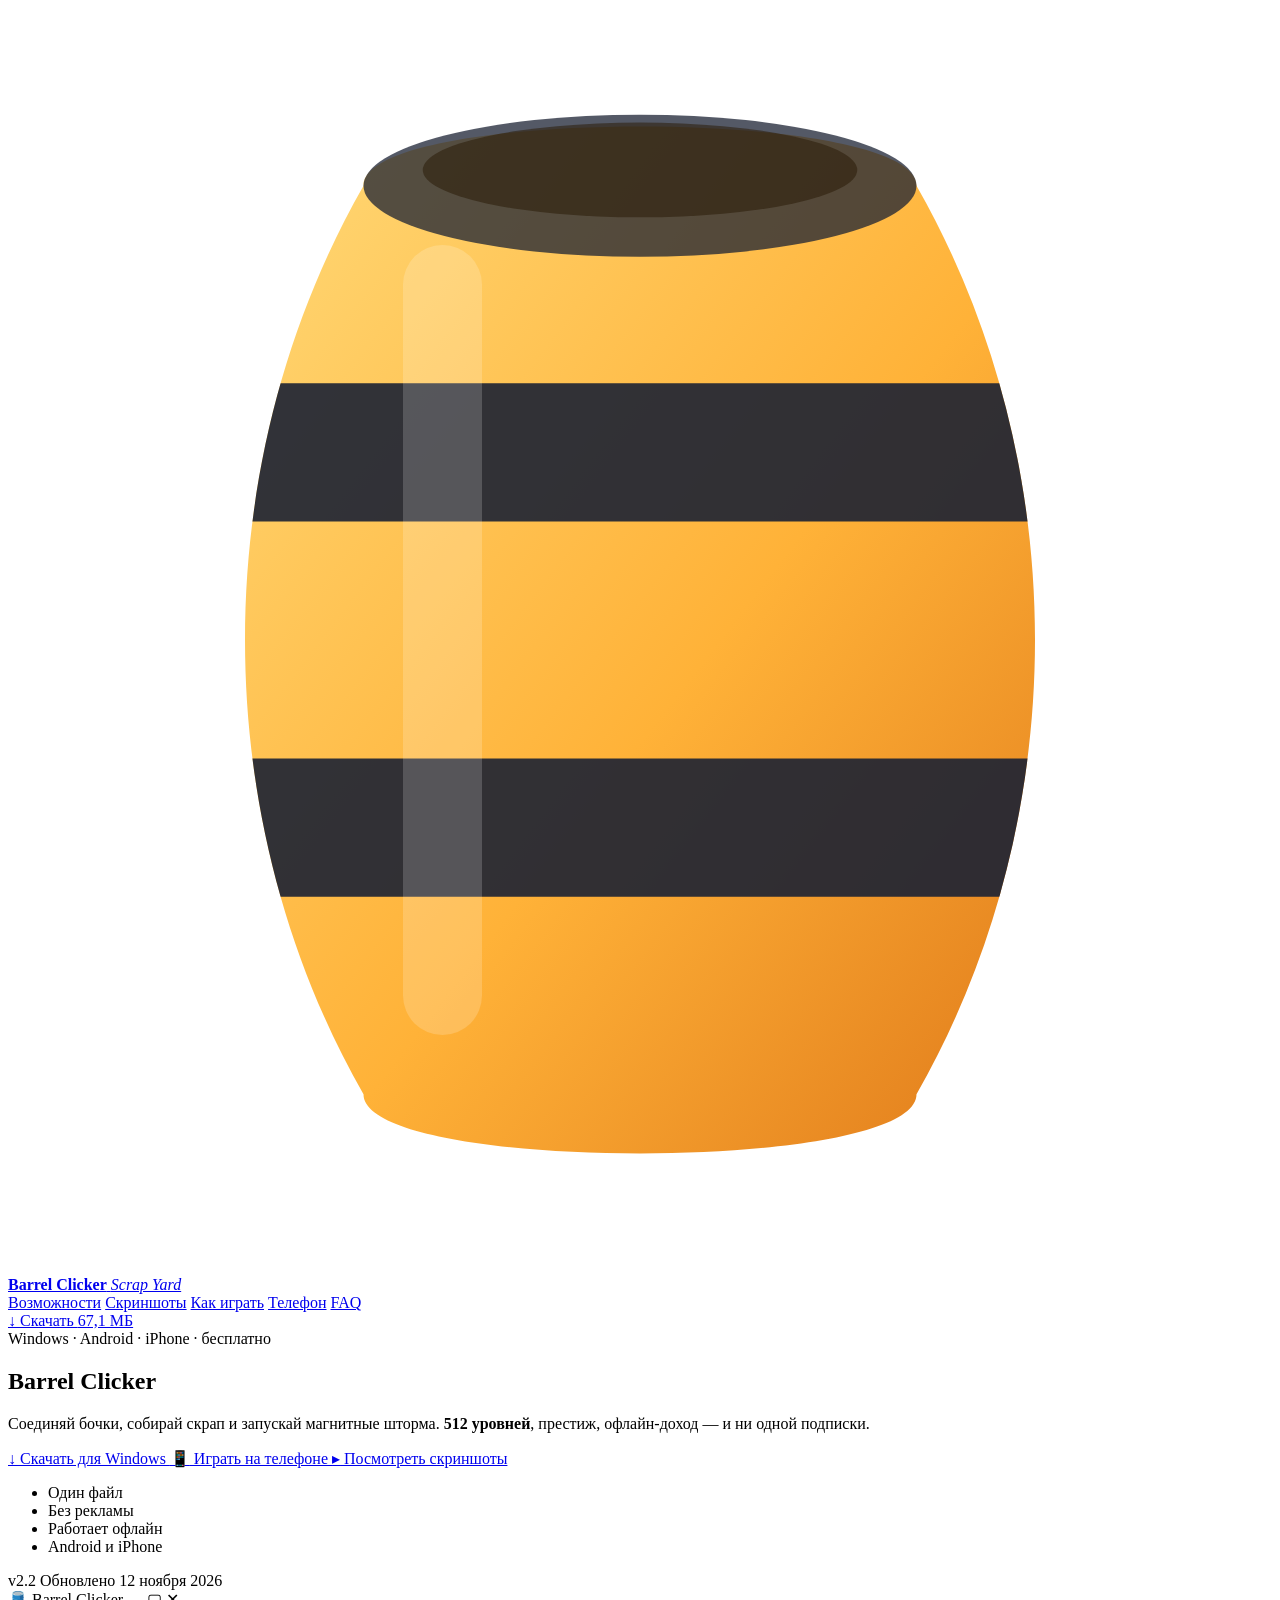
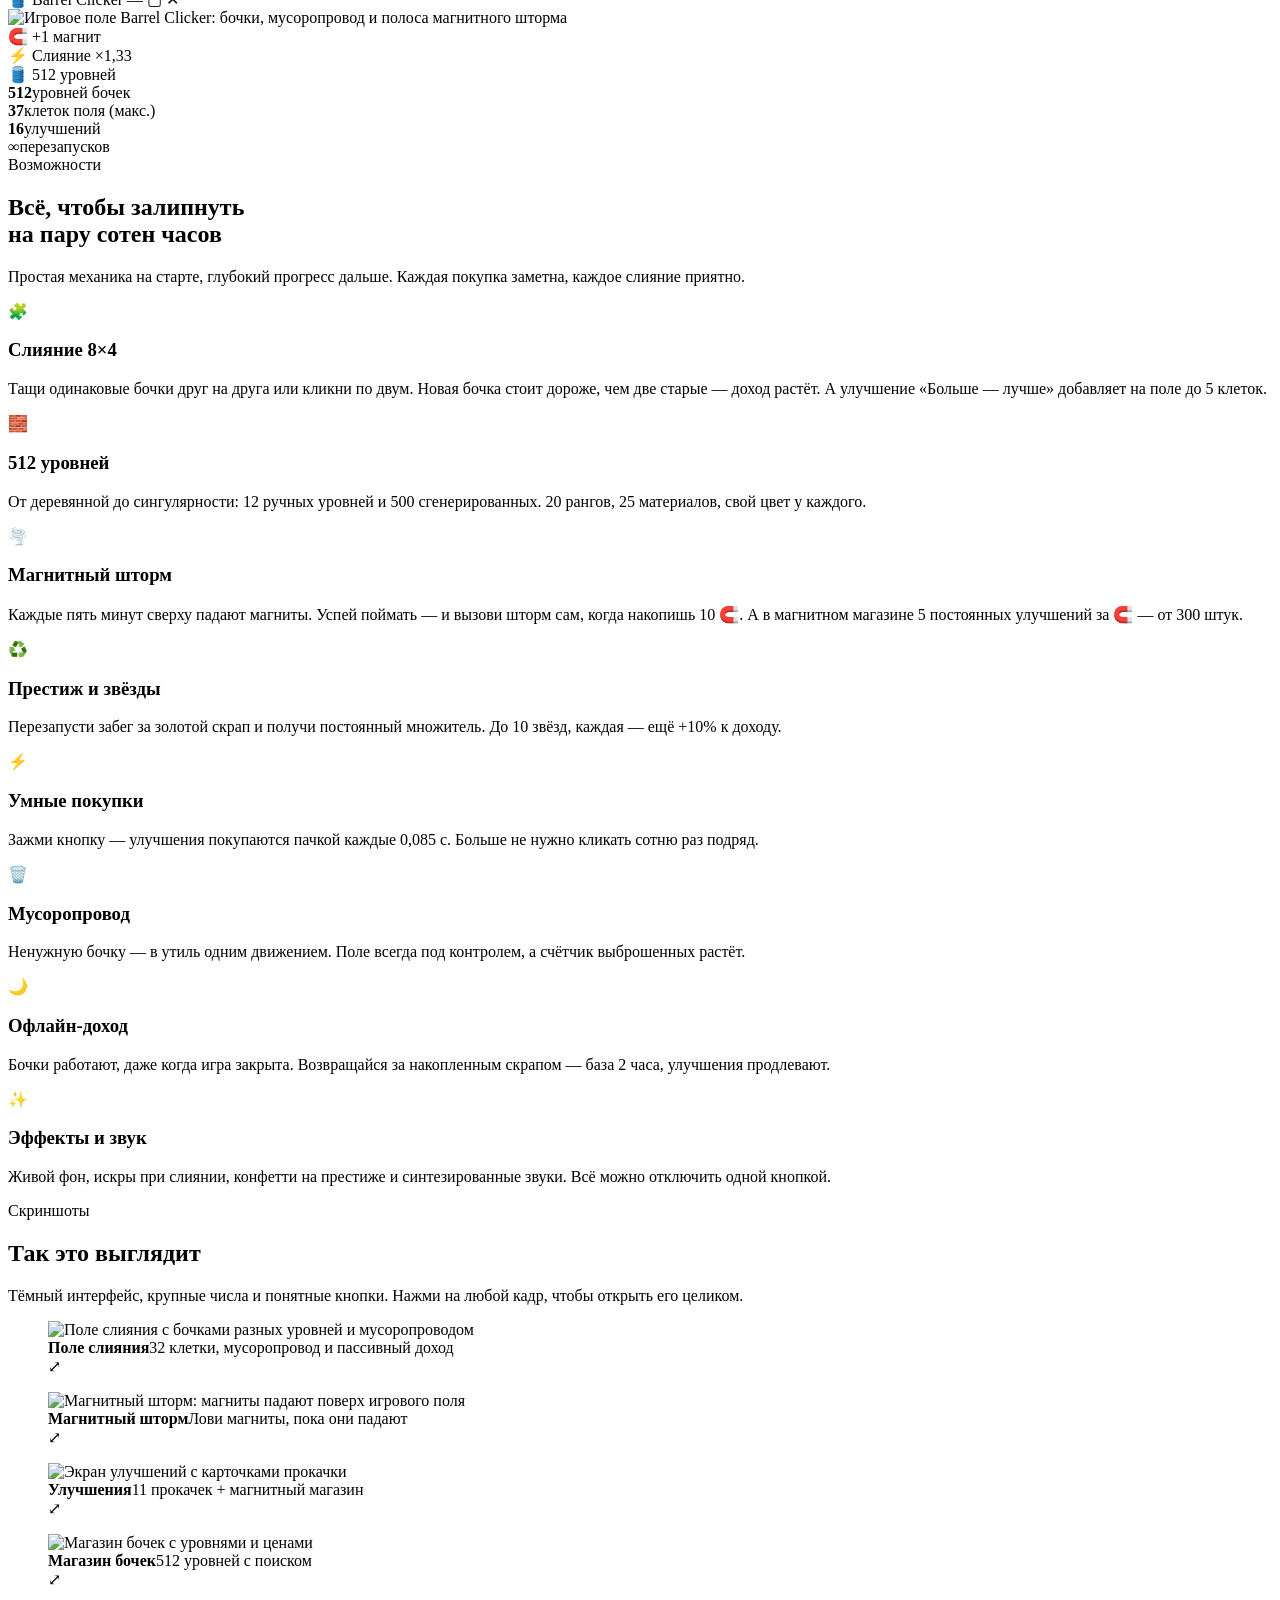
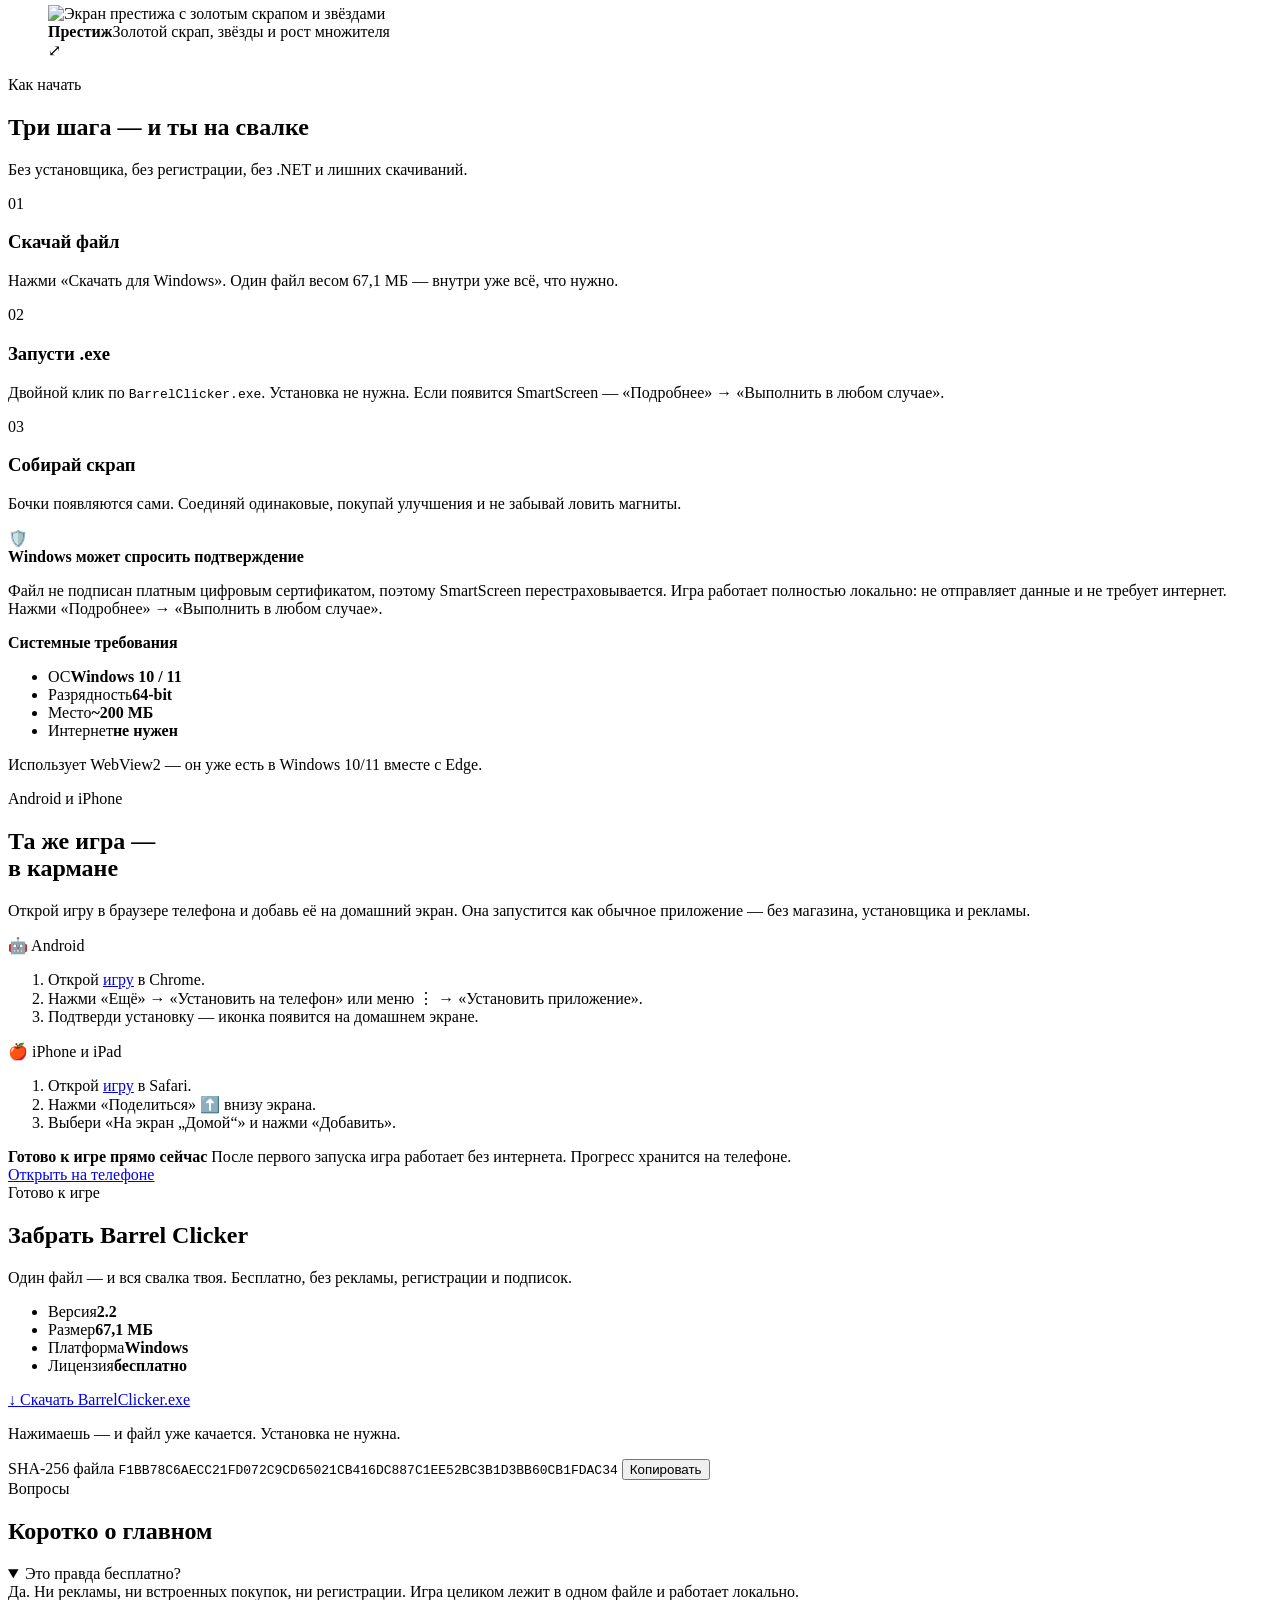
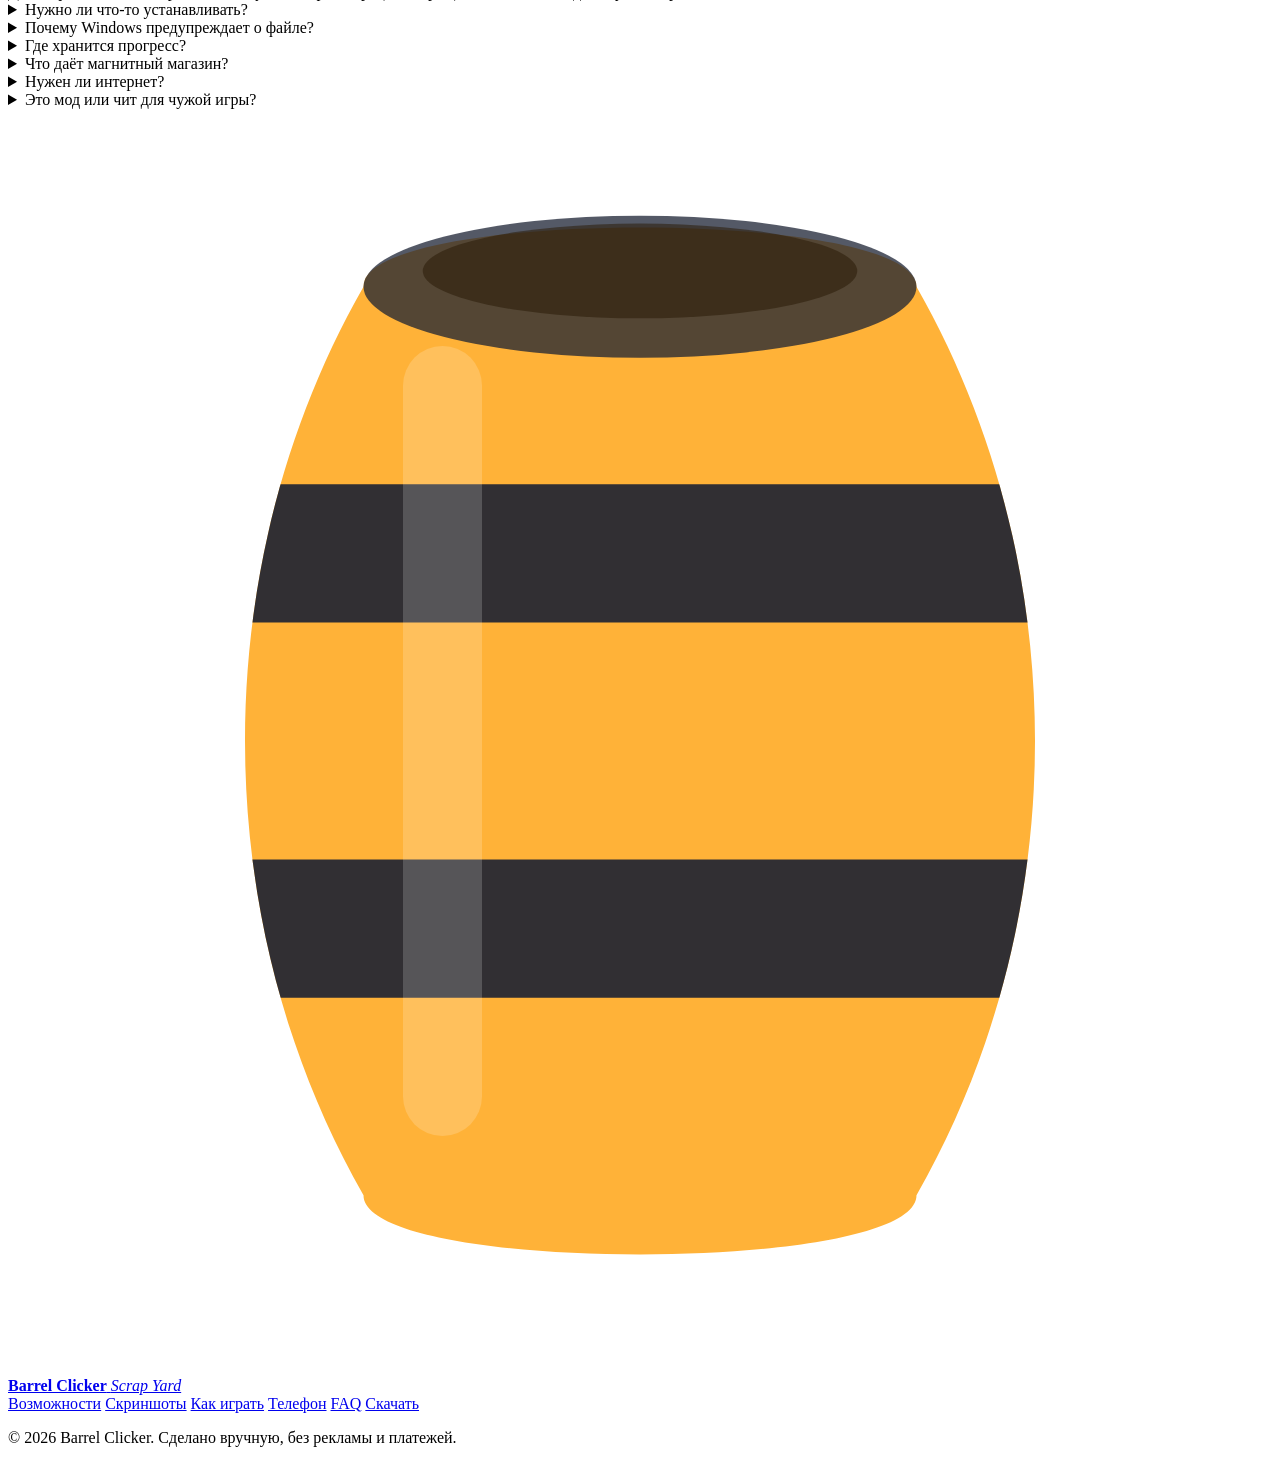
==== index.html @ 12c13f8b "Add index.html" ====
<!doctype html>
<html lang="ru">
<head>
<meta charset="utf-8">
<meta name="viewport" content="width=device-width, initial-scale=1">
<title>Barrel Clicker — кликер про бочки для Windows</title>
<meta name="description" content="Barrel Clicker — бесплатный кликер про бочки: 512 уровней, слияния, магнитный шторм, престиж и офлайн-доход. Скачать для Windows одним файлом.">
<meta name="theme-color" content="#070a13">
<meta property="og:type" content="website">
<meta property="og:title" content="Barrel Clicker — кликер про бочки для Windows">
<meta property="og:description" content="Соединяй бочки, собирай скрап, запускай магнитные шторма. 512 уровней, престиж и офлайн-доход. Бесплатно, одним файлом.">
<meta property="og:image" content="assets/img/shot-field.png">
<meta property="og:image:width" content="980">
<meta property="og:image:height" content="1020">
<meta name="twitter:card" content="summary_large_image">
<meta name="twitter:title" content="Barrel Clicker — кликер про бочки для Windows">
<meta name="twitter:description" content="512 уровней, слияния, магнитный шторм, престиж и офлайн-доход. Бесплатно, одним файлом.">
<meta name="twitter:image" content="assets/img/shot-field.png">
<link rel="icon" href="assets/favicon.ico">
<link rel="stylesheet" href="assets/style.css">
<script>
  document.documentElement.classList.add('js', 'reveal-armed');
  window.setTimeout(function () {
    if (!window.__bcSiteReady) document.documentElement.classList.add('reveal-fallback');
  }, 2400);
</script>
<script>
  /* Если exe лежит не в download/BarrelClicker.exe (например, в GitHub Releases),
     впишите сюда прямую ссылку. Пустая строка = локальный файл. */
  window.BC_DOWNLOAD_URL = "";
</script>
</head>
<body>

<div class="bg" aria-hidden="true">
  <span class="blob blob-1"></span>
  <span class="blob blob-2"></span>
  <span class="blob blob-3"></span>
</div>

<header class="site-header" id="top">
  <div class="wrap header-inner">
    <a class="brand" href="#top" aria-label="Barrel Clicker — на главную">
      <span class="brand-mark" aria-hidden="true">
        <svg viewBox="0 0 64 64" role="img" aria-hidden="true">
          <defs>
            <linearGradient id="brandGrad" x1="0" y1="0" x2="1" y2="1">
              <stop offset="0" stop-color="#ffd977"/>
              <stop offset="0.55" stop-color="#ffb238"/>
              <stop offset="1" stop-color="#e07a1a"/>
            </linearGradient>
            <clipPath id="brandClip">
              <path d="M18 9 C18 5 46 5 46 9 C54 23 54 41 46 55 C46 59 18 59 18 55 C10 41 10 23 18 9 Z"/>
            </clipPath>
          </defs>
          <path d="M18 9 C18 5 46 5 46 9 C54 23 54 41 46 55 C46 59 18 59 18 55 C10 41 10 23 18 9 Z" fill="url(#brandGrad)"/>
          <g clip-path="url(#brandClip)">
            <rect x="8" y="19" width="48" height="7" fill="#1b2233" opacity="0.9"/>
            <rect x="8" y="38" width="48" height="7" fill="#1b2233" opacity="0.9"/>
            <rect x="20" y="12" width="4" height="40" rx="2" fill="#ffffff" opacity="0.18"/>
          </g>
          <ellipse cx="32" cy="9" rx="14" ry="3.6" fill="#1b2233" opacity="0.75"/>
          <ellipse cx="32" cy="8.2" rx="11" ry="2.4" fill="#2a1c08" opacity="0.55"/>
        </svg>
      </span>
      <span class="brand-text">
        <b>Barrel Clicker</b>
        <i>Scrap Yard</i>
      </span>
    </a>

    <nav class="site-nav" aria-label="Основная навигация">
      <a href="#features">Возможности</a>
      <a href="#screens">Скриншоты</a>
      <a href="#start">Как играть</a>
      <a href="#mobile">Телефон</a>
      <a href="#faq">FAQ</a>
    </nav>

    <a class="btn btn-primary btn-header" href="download/BarrelClicker.exe" download>
      <span class="dl-ico" aria-hidden="true">↓</span>
      Скачать
      <span class="btn-meta">67,1 МБ</span>
    </a>
  </div>
</header>

<main>

  <!-- HERO -->
  <section class="hero wrap">
    <div class="hero-copy">
      <span class="eyebrow"><span class="pulse-dot" aria-hidden="true"></span>Windows · Android · iPhone · бесплатно</span>

      <h1>Barrel <span class="grad">Clicker</span></h1>

      <p class="lead">
        Соединяй бочки, собирай скрап и запускай магнитные шторма.
        <b>512 уровней</b>, престиж, офлайн-доход — и ни одной подписки.
      </p>

      <div class="hero-actions">
        <a class="btn btn-primary btn-lg" href="download/BarrelClicker.exe" download>
          <span class="dl-ico" aria-hidden="true">↓</span>
          Скачать для Windows
        </a>
        <a class="btn btn-phone btn-lg" href="play/">
          <span aria-hidden="true">📱</span>
          Играть на телефоне
        </a>
        <a class="btn btn-ghost btn-lg" href="#screens">
          <span aria-hidden="true">▸</span>
          Посмотреть скриншоты
        </a>
      </div>

      <ul class="hero-facts">
        <li>Один файл</li>
        <li>Без рекламы</li>
        <li>Работает офлайн</li>
        <li>Android и iPhone</li>
      </ul>

      <div class="hero-meta">
        <span class="meta-pill">v2.2</span>
        <span>Обновлено 12 ноября 2026</span>
      </div>
    </div>

    <div class="hero-visual">
      <span class="halo" aria-hidden="true"></span>

      <div class="app-window" id="heroWindow">
        <div class="app-titlebar" aria-hidden="true">
          <span class="win-dots"><i></i><i></i><i></i></span>
          <span class="win-title">
            <span class="win-ico">🛢️</span>
            Barrel Clicker
          </span>
          <span class="win-controls">— ▢ ✕</span>
        </div>
        <div class="app-screen">
          <img src="assets/img/shot-field.png" width="980" height="1020" alt="Игровое поле Barrel Clicker: бочки, мусоропровод и полоса магнитного шторма" fetchpriority="high">
        </div>
      </div>

      <div class="float-chip chip-1" aria-hidden="true"><span>🧲</span> +1 магнит</div>
      <div class="float-chip chip-2" aria-hidden="true"><span>⚡</span> Слияние ×1,33</div>
      <div class="float-chip chip-3" aria-hidden="true"><span>🛢️</span> 512 уровней</div>
    </div>
  </section>

  <!-- STATS -->
  <section class="wrap stats-wrap reveal">
    <div class="stats">
      <div class="stat"><b>512</b><span>уровней бочек</span></div>
      <div class="stat"><b>37</b><span>клеток поля (макс.)</span></div>
      <div class="stat"><b>16</b><span>улучшений</span></div>
      <div class="stat"><b>∞</b><span>перезапусков</span></div>
    </div>
  </section>

  <!-- FEATURES -->
  <section class="section wrap" id="features">
    <div class="sec-head reveal">
      <span class="kicker">Возможности</span>
      <h2>Всё, чтобы залипнуть<br><span class="dim">на пару сотен часов</span></h2>
      <p>Простая механика на старте, глубокий прогресс дальше. Каждая покупка заметна, каждое слияние приятно.</p>
    </div>

    <div class="feature-grid">
      <article class="feature reveal" data-c="amber">
        <span class="feature-ico">🧩</span>
        <h3>Слияние 8×4</h3>
        <p>Тащи одинаковые бочки друг на друга или кликни по двум. Новая бочка стоит дороже, чем две старые — доход растёт. А улучшение «Больше — лучше» добавляет на поле до 5 клеток.</p>
      </article>

      <article class="feature reveal" data-c="purple">
        <span class="feature-ico">🧱</span>
        <h3>512 уровней</h3>
        <p>От деревянной до сингулярности: 12 ручных уровней и 500 сгенерированных. 20 рангов, 25 материалов, свой цвет у каждого.</p>
      </article>

      <article class="feature reveal" data-c="blue">
        <span class="feature-ico">🌪️</span>
        <h3>Магнитный шторм</h3>
        <p>Каждые пять минут сверху падают магниты. Успей поймать — и вызови шторм сам, когда накопишь 10 🧲. А в магнитном магазине 5 постоянных улучшений за 🧲 — от 300 штук.</p>
      </article>

      <article class="feature reveal" data-c="green">
        <span class="feature-ico">♻️</span>
        <h3>Престиж и звёзды</h3>
        <p>Перезапусти забег за золотой скрап и получи постоянный множитель. До 10 звёзд, каждая — ещё +10% к доходу.</p>
      </article>

      <article class="feature reveal" data-c="gold">
        <span class="feature-ico">⚡</span>
        <h3>Умные покупки</h3>
        <p>Зажми кнопку — улучшения покупаются пачкой каждые 0,085 с. Больше не нужно кликать сотню раз подряд.</p>
      </article>

      <article class="feature reveal" data-c="red">
        <span class="feature-ico">🗑️</span>
        <h3>Мусоропровод</h3>
        <p>Ненужную бочку — в утиль одним движением. Поле всегда под контролем, а счётчик выброшенных растёт.</p>
      </article>

      <article class="feature reveal" data-c="indigo">
        <span class="feature-ico">🌙</span>
        <h3>Офлайн-доход</h3>
        <p>Бочки работают, даже когда игра закрыта. Возвращайся за накопленным скрапом — база 2 часа, улучшения продлевают.</p>
      </article>

      <article class="feature reveal" data-c="pink">
        <span class="feature-ico">✨</span>
        <h3>Эффекты и звук</h3>
        <p>Живой фон, искры при слиянии, конфетти на престиже и синтезированные звуки. Всё можно отключить одной кнопкой.</p>
      </article>
    </div>
  </section>

  <!-- SCREENS -->
  <section class="section wrap" id="screens">
    <div class="sec-head reveal">
      <span class="kicker">Скриншоты</span>
      <h2>Так это выглядит</h2>
      <p>Тёмный интерфейс, крупные числа и понятные кнопки. Нажми на любой кадр, чтобы открыть его целиком.</p>
    </div>

    <div class="gallery">
      <figure class="shot shot-big reveal" data-shot="assets/img/shot-field.png" data-caption="Поле слияния" tabindex="0" role="button" aria-label="Открыть скриншот: Поле слияния">
        <img src="assets/img/shot-field.png" width="980" height="1020" alt="Поле слияния с бочками разных уровней и мусоропроводом" loading="lazy" decoding="async">
        <figcaption><b>Поле слияния</b><span>32 клетки, мусоропровод и пассивный доход</span></figcaption>
        <span class="shot-zoom" aria-hidden="true">⤢</span>
      </figure>

      <figure class="shot shot-storm reveal" data-shot="assets/img/shot-storm.png" data-caption="Магнитный шторм" tabindex="0" role="button" aria-label="Открыть скриншот: Магнитный шторм">
        <img src="assets/img/shot-storm.png" width="980" height="1020" alt="Магнитный шторм: магниты падают поверх игрового поля" loading="lazy" decoding="async">
        <figcaption><b>Магнитный шторм</b><span>Лови магниты, пока они падают</span></figcaption>
        <span class="shot-zoom" aria-hidden="true">⤢</span>
      </figure>

      <figure class="shot reveal" data-shot="assets/img/shot-upgrades.png" data-caption="Улучшения" tabindex="0" role="button" aria-label="Открыть скриншот: Улучшения">
        <img src="assets/img/shot-upgrades.png" width="980" height="1020" alt="Экран улучшений с карточками прокачки" loading="lazy" decoding="async">
        <figcaption><b>Улучшения</b><span>11 прокачек + магнитный магазин</span></figcaption>
        <span class="shot-zoom" aria-hidden="true">⤢</span>
      </figure>

      <figure class="shot reveal" data-shot="assets/img/shot-barrels.png" data-caption="Магазин бочек" tabindex="0" role="button" aria-label="Открыть скриншот: Магазин бочек">
        <img src="assets/img/shot-barrels.png" width="980" height="1020" alt="Магазин бочек с уровнями и ценами" loading="lazy" decoding="async">
        <figcaption><b>Магазин бочек</b><span>512 уровней с поиском</span></figcaption>
        <span class="shot-zoom" aria-hidden="true">⤢</span>
      </figure>

      <figure class="shot reveal" data-shot="assets/img/shot-prestige.png" data-caption="Престиж" tabindex="0" role="button" aria-label="Открыть скриншот: Престиж">
        <img src="assets/img/shot-prestige.png" width="980" height="1020" alt="Экран престижа с золотым скрапом и звёздами" loading="lazy" decoding="async">
        <figcaption><b>Престиж</b><span>Золотой скрап, звёзды и рост множителя</span></figcaption>
        <span class="shot-zoom" aria-hidden="true">⤢</span>
      </figure>
    </div>
  </section>

  <!-- HOW TO START -->
  <section class="section wrap" id="start">
    <div class="sec-head reveal">
      <span class="kicker">Как начать</span>
      <h2>Три шага — и ты на свалке</h2>
      <p>Без установщика, без регистрации, без .NET и лишних скачиваний.</p>
    </div>

    <div class="steps">
      <article class="step reveal">
        <span class="step-num">01</span>
        <h3>Скачай файл</h3>
        <p>Нажми «Скачать для Windows». Один файл весом 67,1 МБ — внутри уже всё, что нужно.</p>
      </article>
      <article class="step reveal">
        <span class="step-num">02</span>
        <h3>Запусти .exe</h3>
        <p>Двойной клик по <code>BarrelClicker.exe</code>. Установка не нужна. Если появится SmartScreen — «Подробнее» → «Выполнить в любом случае».</p>
      </article>
      <article class="step reveal">
        <span class="step-num">03</span>
        <h3>Собирай скрап</h3>
        <p>Бочки появляются сами. Соединяй одинаковые, покупай улучшения и не забывай ловить магниты.</p>
      </article>
    </div>

    <div class="start-extras">
      <div class="note reveal">
        <span class="note-ico" aria-hidden="true">🛡️</span>
        <div>
          <b>Windows может спросить подтверждение</b>
          <p>Файл не подписан платным цифровым сертификатом, поэтому SmartScreen перестраховывается. Игра работает полностью локально: не отправляет данные и не требует интернет. Нажми «Подробнее» → «Выполнить в любом случае».</p>
        </div>
      </div>

      <div class="specs-card reveal">
        <b class="specs-title">Системные требования</b>
        <ul class="specs">
          <li><span>ОС</span><b>Windows 10 / 11</b></li>
          <li><span>Разрядность</span><b>64-bit</b></li>
          <li><span>Место</span><b>~200 МБ</b></li>
          <li><span>Интернет</span><b>не нужен</b></li>
        </ul>
        <p class="specs-foot">Использует WebView2 — он уже есть в Windows 10/11 вместе с Edge.</p>
      </div>
    </div>
  </section>

  <!-- MOBILE / PWA -->
  <section class="section wrap" id="mobile">
    <div class="sec-head reveal">
      <span class="kicker">Android и iPhone</span>
      <h2>Та же игра —<br><span class="dim">в кармане</span></h2>
      <p>Открой игру в браузере телефона и добавь её на домашний экран. Она запустится как обычное приложение — без магазина, установщика и рекламы.</p>
    </div>

    <div class="mobile-grid">
      <article class="mobile-card reveal">
        <span class="mobile-os"><span aria-hidden="true">🤖</span> Android</span>
        <ol class="mobile-steps">
          <li>Открой <a href="play/">игру</a> в Chrome.</li>
          <li>Нажми «Ещё» → «Установить на телефон» или меню ⋮ → «Установить приложение».</li>
          <li>Подтверди установку — иконка появится на домашнем экране.</li>
        </ol>
      </article>

      <article class="mobile-card reveal">
        <span class="mobile-os"><span aria-hidden="true">🍎</span> iPhone и iPad</span>
        <ol class="mobile-steps">
          <li>Открой <a href="play/">игру</a> в Safari.</li>
          <li>Нажми «Поделиться» <span class="mobile-key" aria-hidden="true">⬆️</span> внизу экрана.</li>
          <li>Выбери «На экран „Домой“» и нажми «Добавить».</li>
        </ol>
      </article>
    </div>

    <div class="mobile-cta reveal">
      <div>
        <b>Готово к игре прямо сейчас</b>
        <span>После первого запуска игра работает без интернета. Прогресс хранится на телефоне.</span>
      </div>
      <a class="btn btn-primary btn-lg" href="play/">Открыть на телефоне</a>
    </div>
  </section>

  <!-- DOWNLOAD -->
  <section class="wrap download-section" id="download">
    <div class="download-card reveal">
      <div class="download-inner">
        <div class="dl-copy">
          <span class="kicker">Готово к игре</span>
          <h2>Забрать Barrel Clicker</h2>
          <p class="dl-lead">Один файл — и вся свалка твоя. Бесплатно, без рекламы, регистрации и подписок.</p>

          <ul class="dl-facts">
            <li><span>Версия</span><b>2.2</b></li>
            <li><span>Размер</span><b>67,1 МБ</b></li>
            <li><span>Платформа</span><b>Windows</b></li>
            <li><span>Лицензия</span><b>бесплатно</b></li>
          </ul>
        </div>

        <div class="dl-action">
          <a class="btn btn-primary btn-xl" href="download/BarrelClicker.exe" download>
            <span class="dl-ico" aria-hidden="true">↓</span>
            Скачать BarrelClicker.exe
          </a>
          <p class="dl-sub">Нажимаешь — и файл уже качается. Установка не нужна.</p>

          <div class="hash">
            <span class="hash-label">SHA-256 файла</span>
            <code id="shaValue">F1BB78C6AECC21FD072C9CD65021CB416DC887C1EE52BC3B1D3BB60CB1FDAC34</code>
            <button class="copy-btn" id="copySha" type="button">Копировать</button>
          </div>
        </div>
      </div>
    </div>
  </section>

  <!-- FAQ -->
  <section class="section wrap faq" id="faq">
    <div class="sec-head reveal">
      <span class="kicker">Вопросы</span>
      <h2>Коротко о главном</h2>
    </div>

    <div class="faq-list reveal">
      <details class="faq-item" open>
        <summary>Это правда бесплатно?</summary>
        <div class="faq-body">Да. Ни рекламы, ни встроенных покупок, ни регистрации. Игра целиком лежит в одном файле и работает локально.</div>
      </details>

      <details class="faq-item">
        <summary>Нужно ли что-то устанавливать?</summary>
        <div class="faq-body">Нет. <code>BarrelClicker.exe</code> — самодостаточный файл: внутри уже есть .NET-рантайм и сама игра. Просто запусти его.</div>
      </details>

      <details class="faq-item">
        <summary>Почему Windows предупреждает о файле?</summary>
        <div class="faq-body">Приложение не подписано цифровым сертификатом — он стоит денег и для маленького проекта не обязателен. SmartScreen показывает предупреждение для любых неподписанных .exe. Нажми «Подробнее» → «Выполнить в любом случае».</div>
      </details>

      <details class="faq-item">
        <summary>Где хранится прогресс?</summary>
        <div class="faq-body">В папке <code>%LOCALAPPDATA%\BarrelClicker\profile\</code>. Сохранение происходит автоматически. Если удалить эту папку, игра начнётся заново.</div>
      </details>

      <details class="faq-item">
        <summary>Что даёт магнитный магазин?</summary>
        <div class="faq-body">Это 5 постоянных улучшений за 🧲: чуть выше шанс магнита, дешевле вызов шторма, дольше шторм, шанс поймать +2 магнита и больше офлайн-дохода. Цены — от 300 магнитов, улучшения не сбрасываются при престиже.</div>
      </details>

      <details class="faq-item">
        <summary>Нужен ли интернет?</summary>
        <div class="faq-body">Нет. Игра полностью офлайн: считает доход, сохраняет прогресс и не отправляет никакие данные.</div>
      </details>

      <details class="faq-item">
        <summary>Это мод или чит для чужой игры?</summary>
        <div class="faq-body">Нет. Barrel Clicker — полностью собственная игра, написанная с нуля: HTML/CSS/JS внутри окна Windows. Никаких чужих ассетов и серверов.</div>
      </details>
    </div>
  </section>

</main>

<footer class="site-footer">
  <div class="wrap footer-inner">
    <a class="brand brand-foot" href="#top" aria-label="Barrel Clicker">
      <span class="brand-mark" aria-hidden="true">
        <svg viewBox="0 0 64 64" aria-hidden="true">
          <defs>
            <clipPath id="brandClip2">
              <path d="M18 9 C18 5 46 5 46 9 C54 23 54 41 46 55 C46 59 18 59 18 55 C10 41 10 23 18 9 Z"/>
            </clipPath>
          </defs>
          <path d="M18 9 C18 5 46 5 46 9 C54 23 54 41 46 55 C46 59 18 59 18 55 C10 41 10 23 18 9 Z" fill="#ffb238"/>
          <g clip-path="url(#brandClip2)">
            <rect x="8" y="19" width="48" height="7" fill="#1b2233" opacity="0.9"/>
            <rect x="8" y="38" width="48" height="7" fill="#1b2233" opacity="0.9"/>
            <rect x="20" y="12" width="4" height="40" rx="2" fill="#ffffff" opacity="0.18"/>
          </g>
          <ellipse cx="32" cy="9" rx="14" ry="3.6" fill="#1b2233" opacity="0.75"/>
          <ellipse cx="32" cy="8.2" rx="11" ry="2.4" fill="#2a1c08" opacity="0.55"/>
        </svg>
      </span>
      <span class="brand-text">
        <b>Barrel Clicker</b>
        <i>Scrap Yard</i>
      </span>
    </a>

    <nav class="footer-nav" aria-label="Навигация в подвале">
      <a href="#features">Возможности</a>
      <a href="#screens">Скриншоты</a>
      <a href="#start">Как играть</a>
      <a href="#mobile">Телефон</a>
      <a href="#faq">FAQ</a>
      <a href="#download">Скачать</a>
    </nav>

    <p class="copyright">© 2026 Barrel Clicker. Сделано вручную, без рекламы и платежей.</p>
  </div>
</footer>

<!-- LIGHTBOX -->
<div class="lightbox" id="lightbox" role="dialog" aria-modal="true" aria-label="Просмотр скриншота" hidden>
  <button class="lb-close" id="lbClose" type="button" aria-label="Закрыть">✕</button>
  <button class="lb-nav lb-prev" id="lbPrev" type="button" aria-label="Предыдущий скриншот">‹</button>
  <button class="lb-nav lb-next" id="lbNext" type="button" aria-label="Следующий скриншот">›</button>

  <div class="lb-inner">
    <img class="lb-img" id="lbImg" src="" alt="">
    <p class="lb-cap" id="lbCap"></p>
    <p class="lb-hint">Esc — закрыть · ← → — листать</p>
  </div>
</div>

<script src="assets/site.js"></script>
</body>
</html>
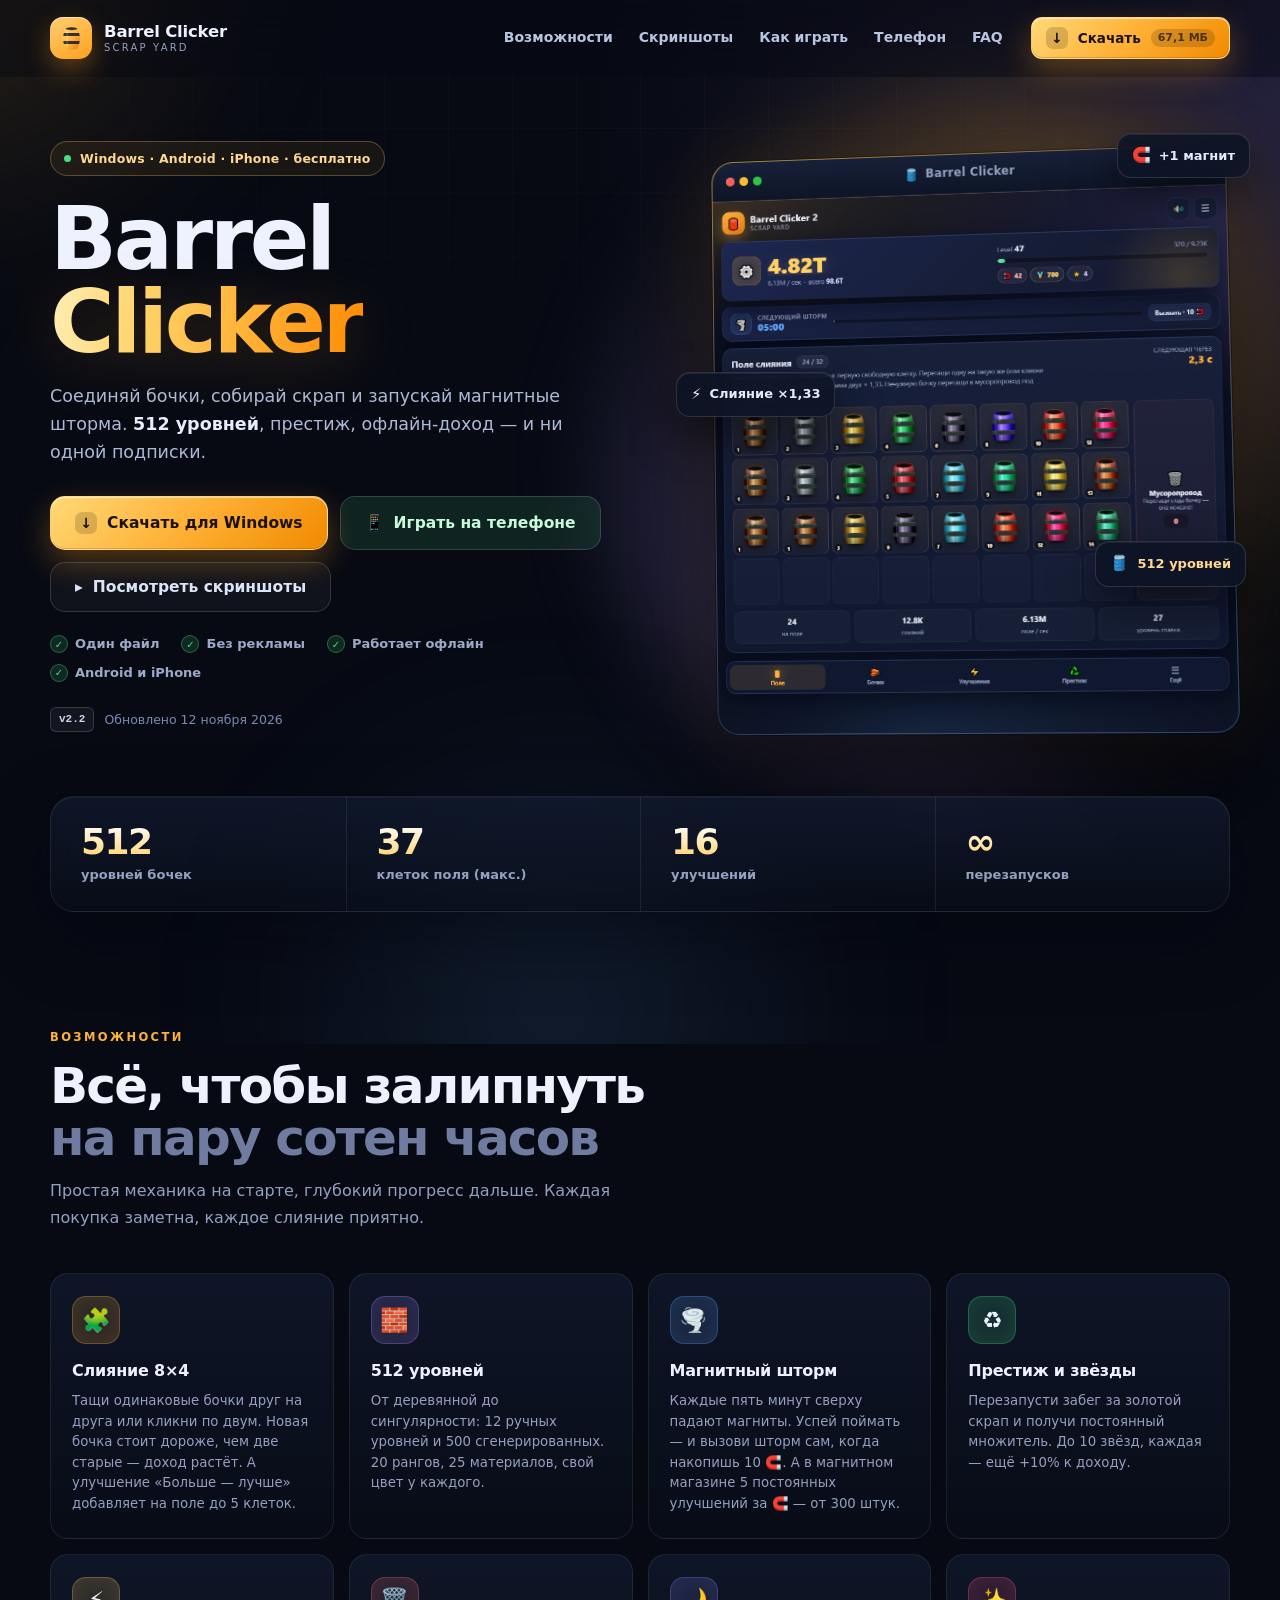
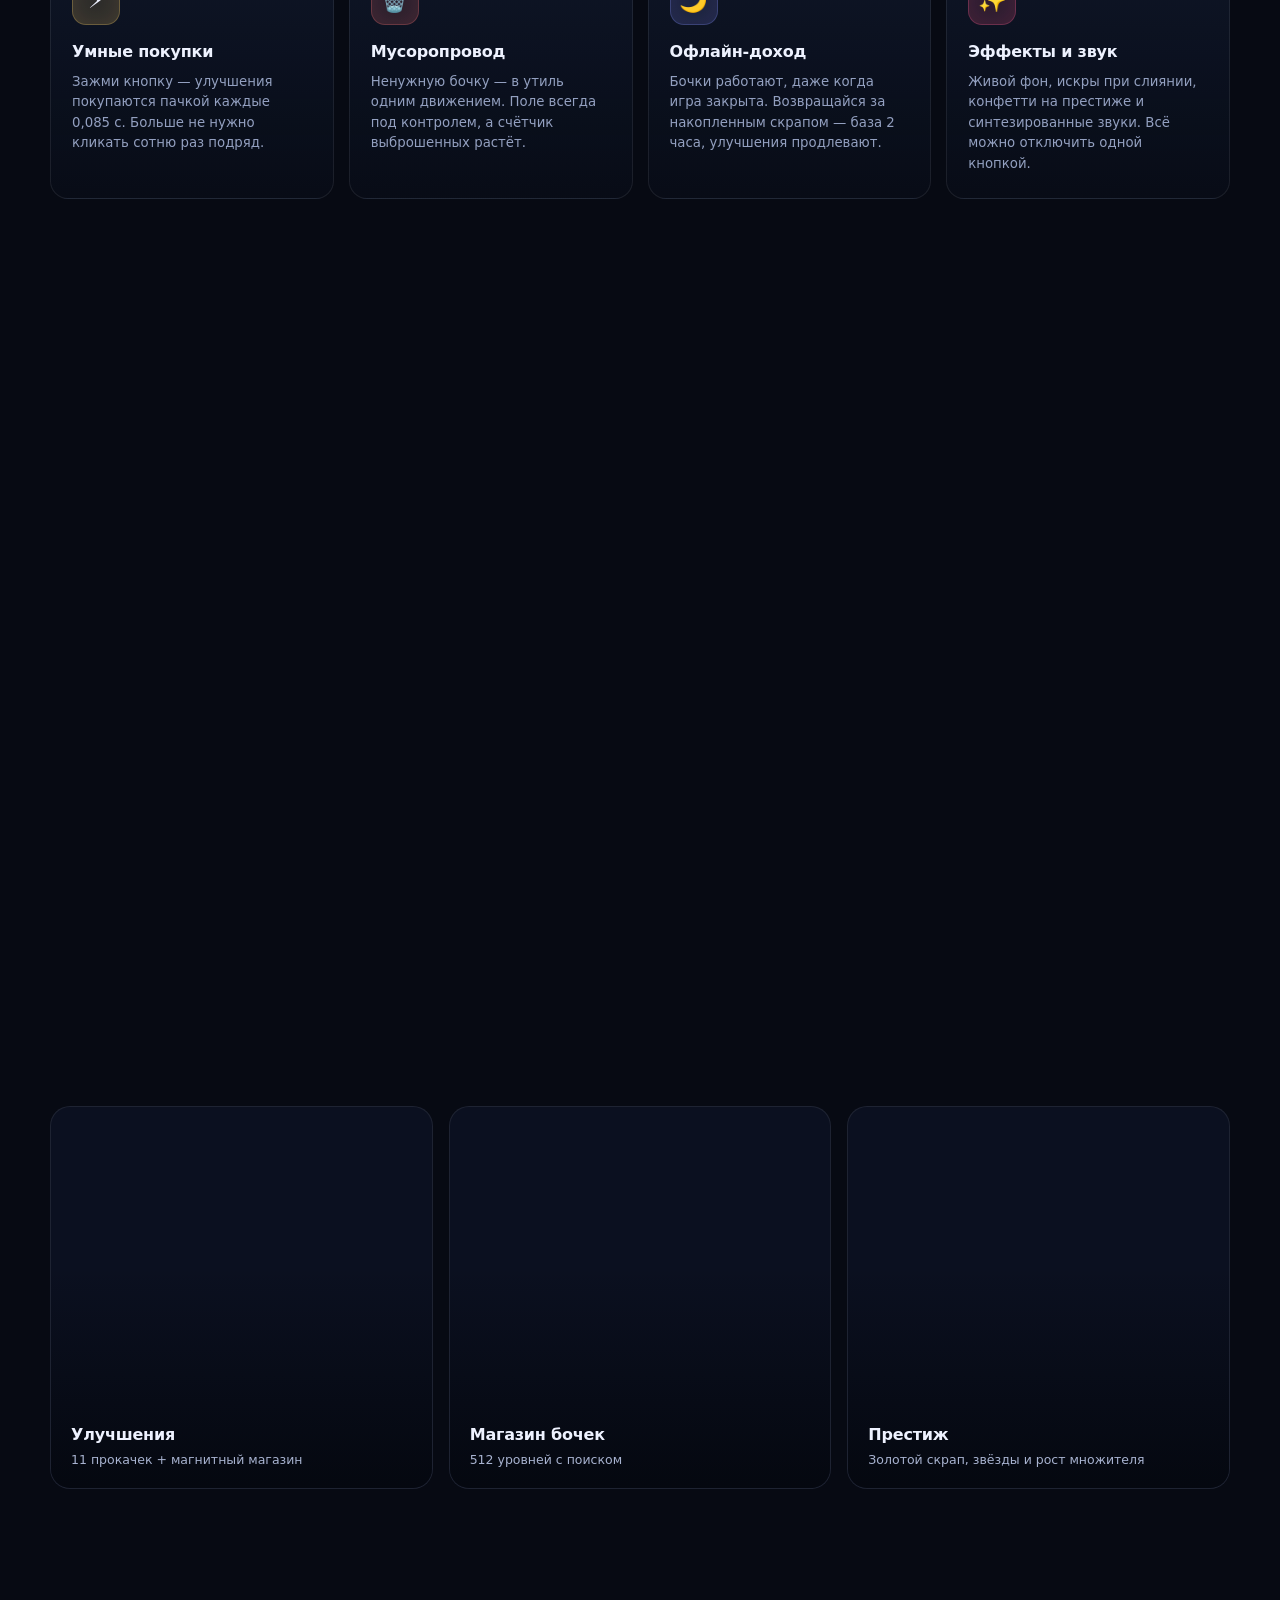
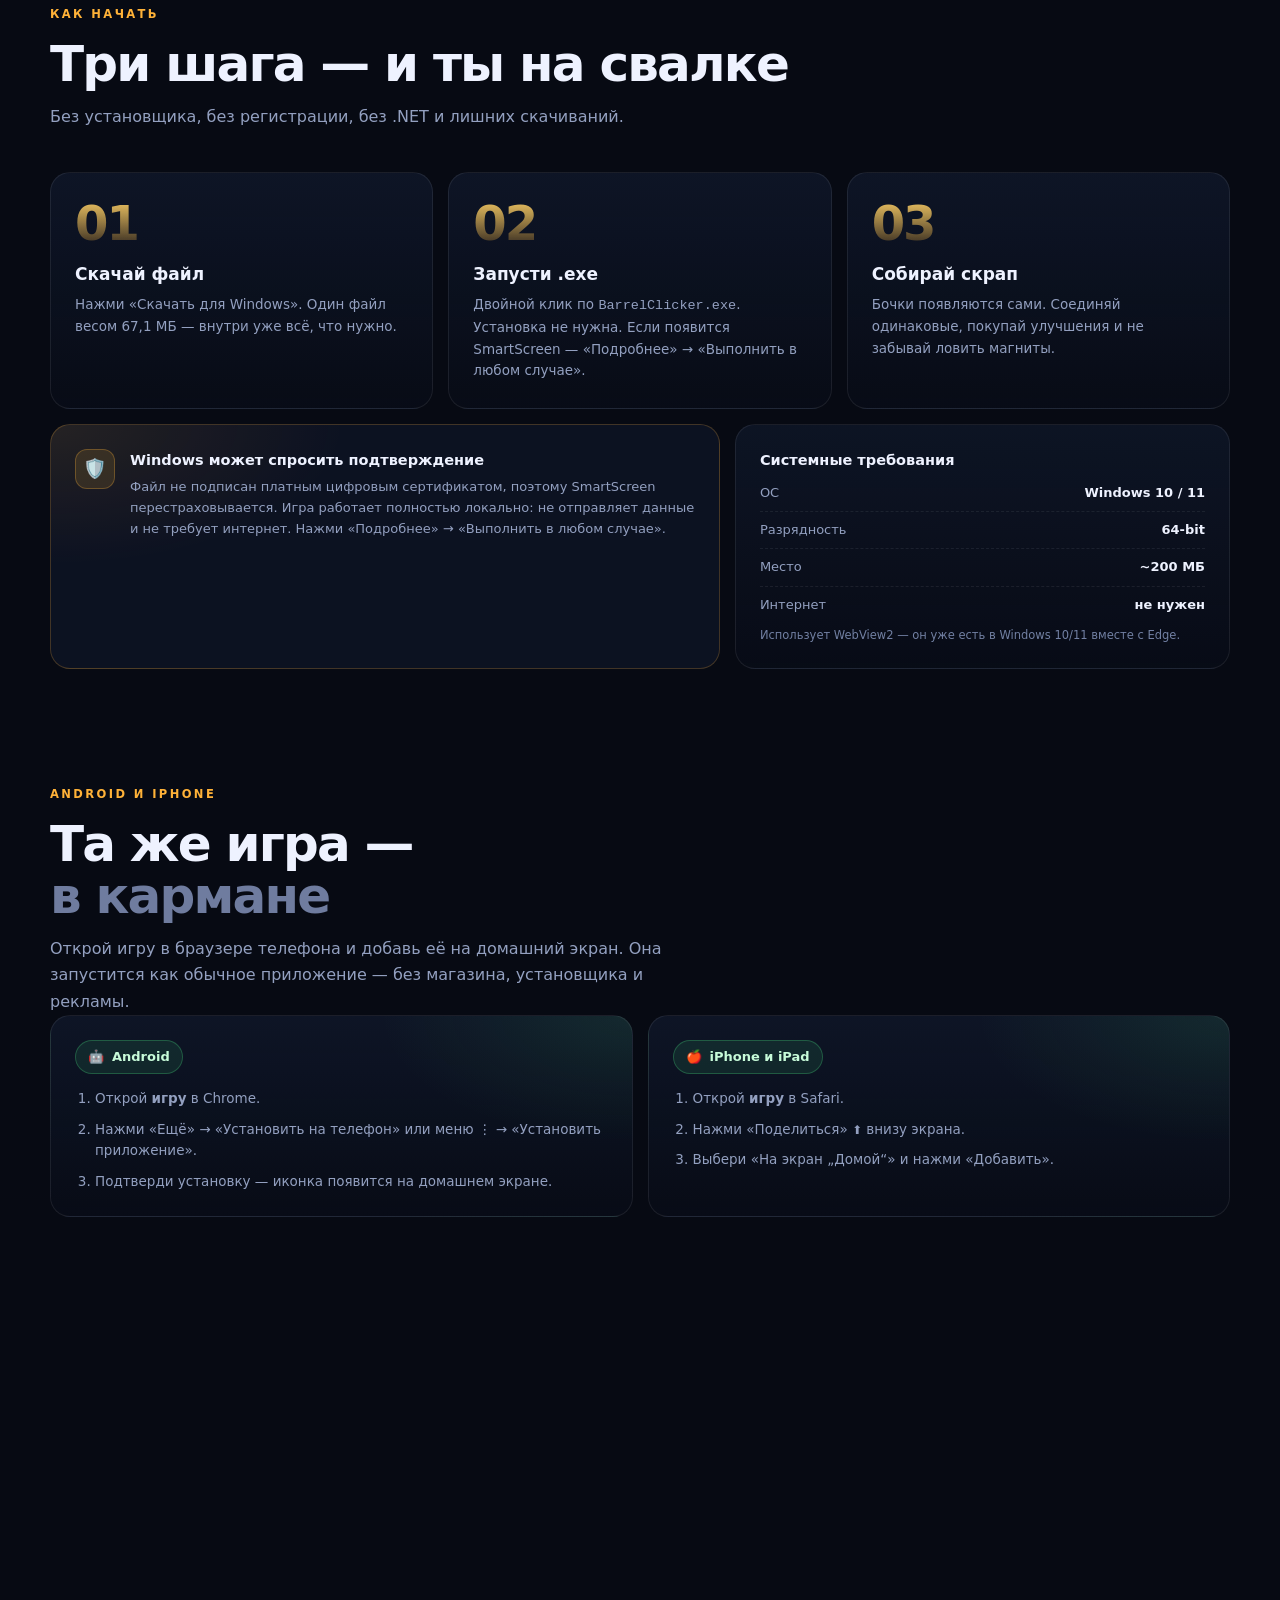
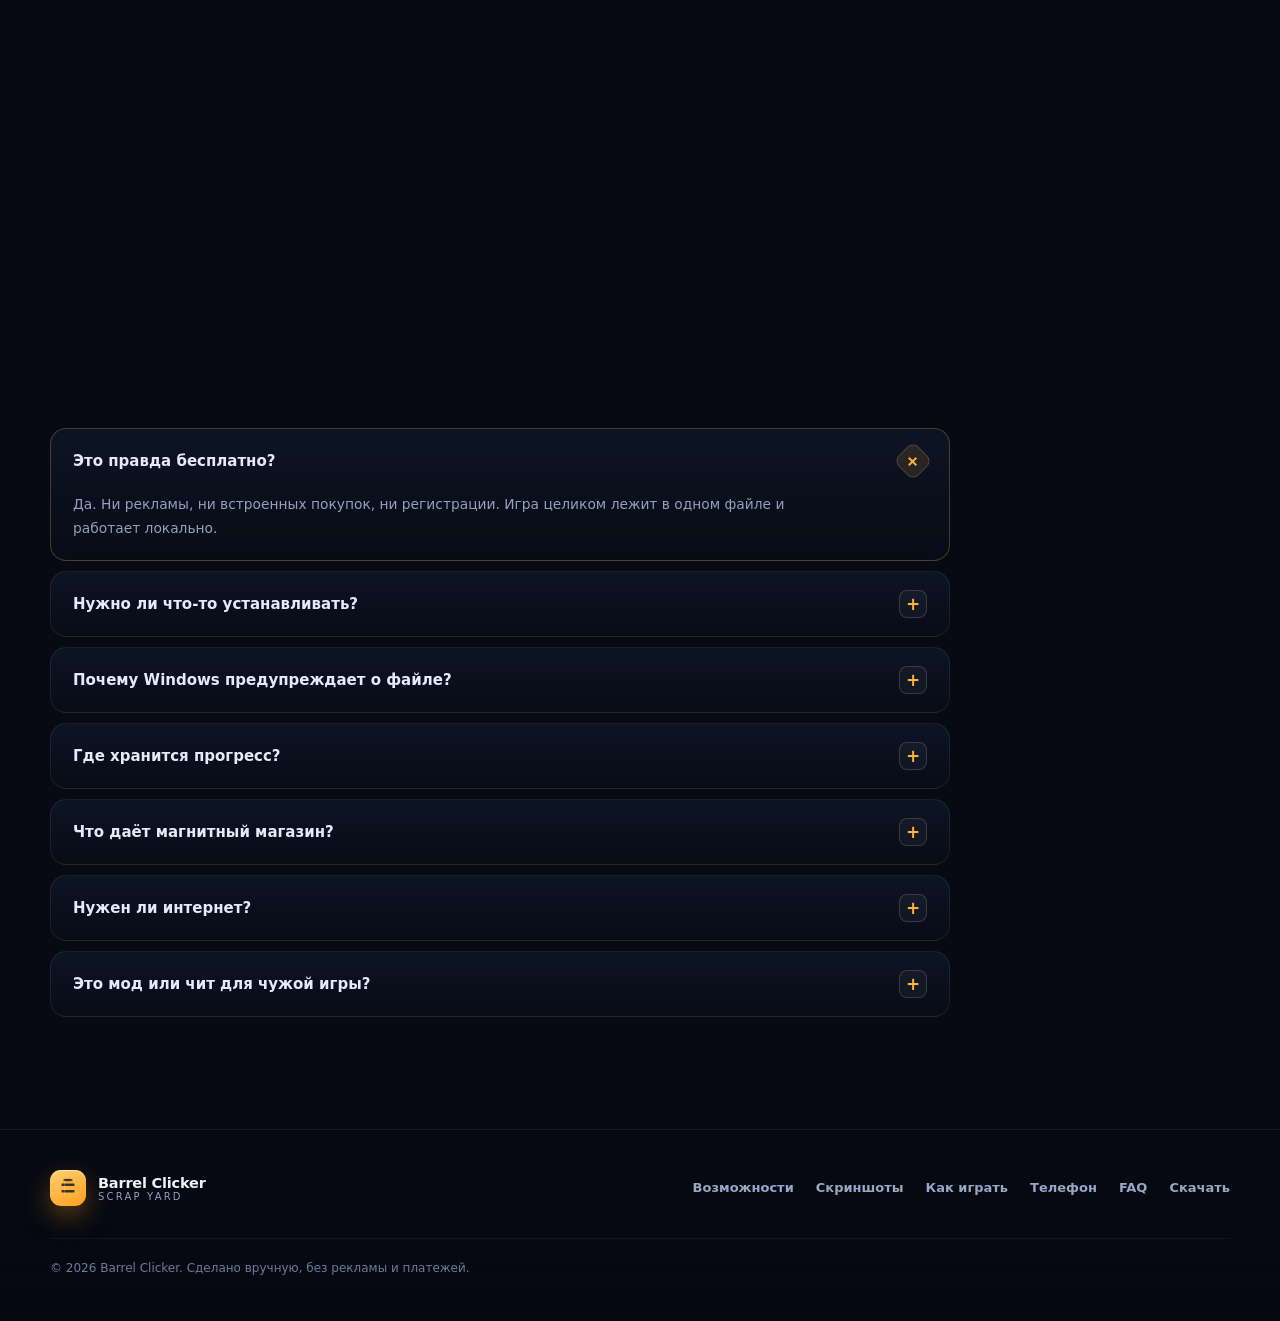
==== commit b925d2a5: "Set download link to GitHub Release" ====
--- a/index.html
+++ b/index.html
@@ -27,7 +27,7 @@
 <script>
   /* Если exe лежит не в download/BarrelClicker.exe (например, в GitHub Releases),
      впишите сюда прямую ссылку. Пустая строка = локальный файл. */
-  window.BC_DOWNLOAD_URL = "";
+  window.BC_DOWNLOAD_URL = "https://github.com/TheMrLimon/barrel-clicker/releases/download/v2.2/BarrelClicker.exe";
 </script>
 </head>
 <body>
--- a/assets/style.css
+++ b/assets/style.css
@@ -0,0 +1,1506 @@
+/* ==================================================================
+   Barrel Clicker — landing page
+   ================================================================== */
+
+:root {
+  --bg: #070a13;
+  --bg-soft: #0a1020;
+  --panel: #0e1526;
+  --panel-2: #121b30;
+  --line: rgba(255, 255, 255, 0.08);
+  --line-2: rgba(255, 255, 255, 0.15);
+  --text: #eef2ff;
+  --muted: #93a0c0;
+  --dim: #7d8ab0;
+  --amber: #ffb238;
+  --gold: #ffd166;
+  --green: #4ade80;
+  --purple: #a78bfa;
+  --blue: #60a5fa;
+  --red: #f87171;
+  --pink: #ff5c8a;
+  --indigo: #818cf8;
+  --radius: 20px;
+  --wrap: 1180px;
+  --shadow: 0 30px 90px rgba(2, 5, 14, 0.65);
+  --font: "Segoe UI Variable Display", "Segoe UI", system-ui, -apple-system, Roboto, "Helvetica Neue", Arial, sans-serif;
+  --mono: "Cascadia Code", "Consolas", "SFMono-Regular", ui-monospace, monospace;
+}
+
+* { box-sizing: border-box; }
+
+html {
+  scroll-behavior: smooth;
+  -webkit-text-size-adjust: 100%;
+  overflow-x: clip;
+}
+
+html, body {
+  margin: 0;
+  padding: 0;
+  min-height: 100%;
+}
+
+body {
+  font-family: var(--font);
+  color: var(--text);
+  background:
+    radial-gradient(1100px 620px at 8% -10%, rgba(255, 178, 56, 0.10), transparent 64%),
+    radial-gradient(980px 640px at 96% 2%, rgba(167, 139, 250, 0.12), transparent 66%),
+    radial-gradient(1000px 700px at 50% 118%, rgba(96, 165, 250, 0.08), transparent 70%),
+    var(--bg);
+  line-height: 1.55;
+  overflow-x: hidden;
+  -webkit-font-smoothing: antialiased;
+  text-rendering: optimizeLegibility;
+}
+
+body::before {
+  content: "";
+  position: fixed;
+  inset: 0;
+  z-index: -3;
+  pointer-events: none;
+  background-image:
+    linear-gradient(rgba(255, 255, 255, 0.022) 1px, transparent 1px),
+    linear-gradient(90deg, rgba(255, 255, 255, 0.022) 1px, transparent 1px);
+  background-size: 64px 64px;
+  mask-image: radial-gradient(ellipse 80% 60% at 50% 0%, #000 20%, transparent 78%);
+  -webkit-mask-image: radial-gradient(ellipse 80% 60% at 50% 0%, #000 20%, transparent 78%);
+}
+
+::selection { background: rgba(255, 178, 56, 0.32); color: #fff; }
+
+::-webkit-scrollbar { width: 11px; height: 11px; }
+::-webkit-scrollbar-track { background: #070a13; }
+::-webkit-scrollbar-thumb {
+  background: #232d49;
+  border-radius: 99px;
+  border: 2px solid #070a13;
+}
+::-webkit-scrollbar-thumb:hover { background: #31405f; }
+
+img { max-width: 100%; }
+a { color: inherit; }
+code { font-family: var(--mono); }
+
+:focus-visible {
+  outline: 2px solid var(--gold);
+  outline-offset: 3px;
+  border-radius: 6px;
+}
+
+.wrap {
+  width: min(var(--wrap), 100% - 48px);
+  margin-inline: auto;
+}
+
+/* ---------------- background ---------------- */
+
+.bg {
+  position: fixed;
+  inset: -16%;
+  z-index: -2;
+  overflow: hidden;
+  pointer-events: none;
+}
+
+.blob {
+  position: absolute;
+  border-radius: 50%;
+  filter: blur(110px);
+  opacity: 0.42;
+  will-change: transform;
+}
+
+.blob-1 {
+  width: 46vmax; height: 46vmax; left: -8%; top: -16%;
+  background: radial-gradient(circle, rgba(255, 178, 56, 0.55), transparent 66%);
+  animation: drift1 30s ease-in-out infinite;
+}
+
+.blob-2 {
+  width: 42vmax; height: 42vmax; right: -10%; top: 2%;
+  background: radial-gradient(circle, rgba(167, 139, 250, 0.5), transparent 66%);
+  animation: drift2 36s ease-in-out infinite;
+}
+
+.blob-3 {
+  width: 50vmax; height: 50vmax; left: 26%; bottom: -24%;
+  background: radial-gradient(circle, rgba(96, 165, 250, 0.42), transparent 66%);
+  animation: drift3 42s ease-in-out infinite;
+}
+
+@keyframes drift1 {
+  0%, 100% { transform: translate3d(0, 0, 0) scale(1); }
+  50% { transform: translate3d(5%, 7%, 0) scale(1.1); }
+}
+
+@keyframes drift2 {
+  0%, 100% { transform: translate3d(0, 0, 0) scale(1.04); }
+  50% { transform: translate3d(-6%, 5%, 0) scale(0.94); }
+}
+
+@keyframes drift3 {
+  0%, 100% { transform: translate3d(0, 0, 0) scale(0.98); }
+  50% { transform: translate3d(4%, -6%, 0) scale(1.08); }
+}
+
+/* ---------------- header ---------------- */
+
+.site-header {
+  position: sticky;
+  top: 0;
+  z-index: 60;
+  background: rgba(7, 10, 19, 0.45);
+  backdrop-filter: blur(18px) saturate(1.15);
+  -webkit-backdrop-filter: blur(18px) saturate(1.15);
+  border-bottom: 1px solid transparent;
+  transition: background 0.3s, border-color 0.3s, box-shadow 0.3s;
+}
+
+.site-header.scrolled {
+  background: rgba(7, 10, 19, 0.82);
+  border-bottom-color: var(--line);
+  box-shadow: 0 18px 50px rgba(2, 5, 14, 0.45);
+}
+
+.header-inner {
+  display: flex;
+  align-items: center;
+  gap: 28px;
+  height: 76px;
+}
+
+.brand {
+  display: inline-flex;
+  align-items: center;
+  gap: 12px;
+  text-decoration: none;
+  flex: 0 0 auto;
+}
+
+.brand-mark {
+  width: 42px;
+  height: 42px;
+  display: grid;
+  place-items: center;
+  border-radius: 13px;
+  background: linear-gradient(150deg, #ffcf72, #ff9f1c);
+  box-shadow: 0 10px 26px rgba(255, 159, 28, 0.34), inset 0 1px 0 rgba(255, 255, 255, 0.5);
+  transition: transform 0.25s ease, box-shadow 0.25s ease;
+}
+
+.brand-mark svg { width: 27px; height: 27px; display: block; }
+
+.brand:hover .brand-mark {
+  transform: translateY(-2px) rotate(-3deg);
+  box-shadow: 0 16px 34px rgba(255, 159, 28, 0.46), inset 0 1px 0 rgba(255, 255, 255, 0.5);
+}
+
+.brand-text {
+  display: flex;
+  flex-direction: column;
+  line-height: 1.12;
+}
+
+.brand-text b {
+  font-size: 16.5px;
+  font-weight: 800;
+  letter-spacing: -0.2px;
+}
+
+.brand-text i {
+  font-style: normal;
+  font-size: 10px;
+  letter-spacing: 2.2px;
+  text-transform: uppercase;
+  color: var(--muted);
+}
+
+.site-nav {
+  display: flex;
+  align-items: center;
+  gap: 26px;
+  margin-left: auto;
+}
+
+.site-nav a {
+  position: relative;
+  text-decoration: none;
+  font-size: 14px;
+  font-weight: 600;
+  color: #b9c4e2;
+  padding: 6px 0;
+  transition: color 0.2s;
+}
+
+.site-nav a::after {
+  content: "";
+  position: absolute;
+  left: 0;
+  right: 0;
+  bottom: 0;
+  height: 2px;
+  border-radius: 2px;
+  background: linear-gradient(90deg, var(--gold), var(--amber));
+  transform: scaleX(0);
+  transform-origin: left;
+  transition: transform 0.25s ease;
+}
+
+.site-nav a:hover { color: #fff; }
+.site-nav a:hover::after { transform: scaleX(1); }
+
+/* ---------------- buttons ---------------- */
+
+.btn {
+  position: relative;
+  display: inline-flex;
+  align-items: center;
+  justify-content: center;
+  gap: 10px;
+  padding: 12px 20px;
+  border-radius: 13px;
+  border: 1px solid var(--line-2);
+  background: rgba(255, 255, 255, 0.04);
+  color: var(--text);
+  font-family: inherit;
+  font-size: 14.5px;
+  font-weight: 750;
+  line-height: 1.2;
+  text-decoration: none;
+  cursor: pointer;
+  white-space: nowrap;
+  transition: transform 0.18s ease, box-shadow 0.25s ease, background 0.2s, border-color 0.2s;
+  -webkit-tap-highlight-color: transparent;
+}
+
+.btn:hover { transform: translateY(-2px); }
+.btn:active { transform: translateY(0) scale(0.99); }
+
+.btn-primary {
+  border-color: rgba(255, 226, 158, 0.72);
+  background: linear-gradient(135deg, #ffd977 0%, #ffb238 48%, #f18a00 100%);
+  color: #1b1204;
+  box-shadow:
+    0 12px 32px rgba(255, 159, 28, 0.32),
+    inset 0 1px 0 rgba(255, 255, 255, 0.55),
+    inset 0 -1px 0 rgba(120, 60, 0, 0.25);
+  overflow: hidden;
+}
+
+.btn-primary::after {
+  content: "";
+  position: absolute;
+  inset: -40% -60%;
+  background: linear-gradient(110deg, transparent 38%, rgba(255, 255, 255, 0.55) 50%, transparent 62%);
+  transform: translateX(-110%);
+  transition: transform 0.75s ease;
+  pointer-events: none;
+  mix-blend-mode: overlay;
+}
+
+.btn-primary:hover {
+  box-shadow:
+    0 18px 44px rgba(255, 159, 28, 0.42),
+    inset 0 1px 0 rgba(255, 255, 255, 0.6);
+}
+
+.btn-primary:hover::after { transform: translateX(110%); }
+
+.btn-ghost {
+  background: rgba(255, 255, 255, 0.04);
+  color: #dce4f8;
+}
+
+.btn-ghost:hover {
+  background: rgba(255, 255, 255, 0.08);
+  border-color: rgba(255, 255, 255, 0.26);
+}
+
+.btn-phone {
+  background: rgba(74, 222, 128, 0.12);
+  color: #c7fbd9;
+}
+
+.btn-phone:hover {
+  background: rgba(74, 222, 128, 0.2);
+  border-color: rgba(74, 222, 128, 0.52);
+}
+
+.btn-lg { padding: 15px 24px; font-size: 15.5px; border-radius: 15px; }
+.btn-xl { padding: 19px 30px; font-size: 16.5px; border-radius: 16px; width: 100%; }
+
+.btn-header { padding: 9px 14px; font-size: 13.5px; border-radius: 11px; }
+.btn-header .btn-meta {
+  font-size: 11px;
+  font-weight: 700;
+  padding: 2px 7px;
+  border-radius: 99px;
+  background: rgba(20, 12, 2, 0.16);
+  color: #4a3208;
+}
+
+.dl-ico {
+  display: inline-grid;
+  place-items: center;
+  width: 22px;
+  height: 22px;
+  border-radius: 7px;
+  background: rgba(20, 12, 2, 0.16);
+  font-size: 14px;
+  font-weight: 900;
+  line-height: 1;
+}
+
+/* ---------------- hero ---------------- */
+
+.hero {
+  display: grid;
+  grid-template-columns: 1.04fr 0.96fr;
+  gap: 58px;
+  align-items: center;
+  padding-top: 64px;
+  padding-bottom: 10px;
+}
+
+.hero-copy { min-width: 0; }
+
+.eyebrow {
+  display: inline-flex;
+  align-items: center;
+  gap: 9px;
+  padding: 7px 13px;
+  border-radius: 99px;
+  border: 1px solid rgba(255, 209, 102, 0.28);
+  background: rgba(255, 178, 56, 0.07);
+  color: #ffd791;
+  font-size: 12.5px;
+  font-weight: 700;
+  letter-spacing: 0.2px;
+}
+
+.pulse-dot {
+  width: 7px;
+  height: 7px;
+  border-radius: 50%;
+  background: var(--green);
+  box-shadow: 0 0 0 0 rgba(74, 222, 128, 0.6);
+  animation: pulseDot 2.4s ease-out infinite;
+}
+
+@keyframes pulseDot {
+  0% { box-shadow: 0 0 0 0 rgba(74, 222, 128, 0.55); }
+  70% { box-shadow: 0 0 0 9px rgba(74, 222, 128, 0); }
+  100% { box-shadow: 0 0 0 0 rgba(74, 222, 128, 0); }
+}
+
+h1 {
+  margin: 22px 0 18px;
+  font-size: clamp(54px, 7.2vw, 88px);
+  font-weight: 900;
+  line-height: 0.94;
+  letter-spacing: -3.4px;
+  text-wrap: balance;
+}
+
+h1 .grad {
+  background: linear-gradient(100deg, #fff0b8 0%, #ffd166 32%, #ffb238 62%, #ff8a00 100%);
+  -webkit-background-clip: text;
+  background-clip: text;
+  color: transparent;
+  filter: drop-shadow(0 10px 30px rgba(255, 159, 28, 0.2));
+}
+
+.lead {
+  max-width: 540px;
+  margin: 0 0 30px;
+  color: #aeb9d6;
+  font-size: 17.5px;
+  line-height: 1.6;
+}
+
+.lead b { color: #e8edfc; font-weight: 750; }
+
+.hero-actions {
+  display: flex;
+  flex-wrap: wrap;
+  gap: 12px;
+  margin-bottom: 22px;
+}
+
+.hero-facts {
+  display: flex;
+  flex-wrap: wrap;
+  gap: 8px 22px;
+  margin: 0 0 24px;
+  padding: 0;
+  list-style: none;
+  color: #9da9c8;
+  font-size: 13px;
+  font-weight: 600;
+}
+
+.hero-facts li {
+  display: inline-flex;
+  align-items: center;
+  gap: 7px;
+}
+
+.hero-facts li::before {
+  content: "✓";
+  display: inline-grid;
+  place-items: center;
+  width: 16px;
+  height: 16px;
+  border-radius: 50%;
+  background: rgba(74, 222, 128, 0.14);
+  border: 1px solid rgba(74, 222, 128, 0.36);
+  color: var(--green);
+  font-size: 10px;
+  font-weight: 900;
+}
+
+.hero-meta {
+  display: flex;
+  align-items: center;
+  gap: 10px;
+  color: var(--dim);
+  font-size: 12.5px;
+}
+
+.meta-pill {
+  padding: 3px 8px;
+  border-radius: 6px;
+  border: 1px solid var(--line-2);
+  background: rgba(255, 255, 255, 0.05);
+  color: #cbd5ef;
+  font-size: 11px;
+  font-weight: 700;
+  font-family: var(--mono);
+}
+
+/* hero visual */
+
+.hero-visual {
+  position: relative;
+  justify-self: end;
+  width: min(520px, 100%);
+  margin-top: 10px;
+}
+
+.halo {
+  position: absolute;
+  inset: -14% -20%;
+  z-index: -1;
+  border-radius: 50%;
+  background:
+    radial-gradient(circle at 62% 32%, rgba(255, 178, 56, 0.34), transparent 58%),
+    radial-gradient(circle at 28% 74%, rgba(167, 139, 250, 0.3), transparent 60%);
+  filter: blur(46px);
+  pointer-events: none;
+}
+
+.app-window {
+  position: relative;
+  border-radius: 22px;
+  padding: 1px;
+  background: linear-gradient(155deg, rgba(255, 209, 102, 0.62), rgba(255, 255, 255, 0.09) 42%, rgba(96, 165, 250, 0.38));
+  box-shadow:
+    0 50px 120px rgba(0, 0, 0, 0.72),
+    0 0 0 1px rgba(0, 0, 0, 0.35),
+    0 0 90px rgba(255, 178, 56, 0.10);
+  transform: perspective(1400px) rotateY(-4.5deg) rotateX(2deg) rotate(-1.2deg);
+  transform-style: preserve-3d;
+  transition: transform 0.4s cubic-bezier(0.2, 0.7, 0.2, 1);
+  will-change: transform;
+}
+
+.app-inner {
+  border-radius: 21px;
+  overflow: hidden;
+  background: #0b1020;
+}
+
+.app-titlebar {
+  display: flex;
+  align-items: center;
+  gap: 10px;
+  padding: 10px 14px;
+  background: linear-gradient(180deg, #172039, #0e1526);
+  border-bottom: 1px solid rgba(255, 255, 255, 0.06);
+  border-radius: 21px 21px 0 0;
+  user-select: none;
+}
+
+.win-dots { display: flex; gap: 5px; }
+.win-dots i {
+  width: 9px;
+  height: 9px;
+  border-radius: 50%;
+  background: #33405f;
+  box-shadow: inset 0 1px 1px rgba(255, 255, 255, 0.12);
+}
+.win-dots i:nth-child(1) { background: #ff6058; }
+.win-dots i:nth-child(2) { background: #ffbd2e; }
+.win-dots i:nth-child(3) { background: #28c840; }
+
+.win-title {
+  flex: 1;
+  display: flex;
+  align-items: center;
+  justify-content: center;
+  gap: 7px;
+  font-size: 11.5px;
+  font-weight: 700;
+  color: #93a0c0;
+  letter-spacing: 0.2px;
+}
+
+.win-ico { font-size: 12px; }
+
+.win-controls {
+  font-size: 10px;
+  color: #4e5b7d;
+  letter-spacing: 3px;
+}
+
+.app-screen {
+  overflow: hidden;
+  border-radius: 0 0 21px 21px;
+  background: #0b1020;
+}
+
+.app-screen img {
+  display: block;
+  width: 100%;
+  height: auto;
+}
+
+.float-chip {
+  position: absolute;
+  z-index: 3;
+  display: flex;
+  align-items: center;
+  gap: 8px;
+  padding: 10px 14px;
+  border-radius: 14px;
+  border: 1px solid rgba(255, 255, 255, 0.13);
+  background: rgba(13, 20, 36, 0.84);
+  box-shadow: 0 18px 44px rgba(0, 0, 0, 0.5), inset 0 1px 0 rgba(255, 255, 255, 0.07);
+  backdrop-filter: blur(14px);
+  -webkit-backdrop-filter: blur(14px);
+  font-size: 13px;
+  font-weight: 750;
+  color: #e6ecff;
+  pointer-events: none;
+  animation: floaty 7s ease-in-out infinite;
+}
+
+.float-chip span { font-size: 15px; }
+
+.chip-1 { top: -18px; right: -20px; animation-delay: -1.4s; }
+.chip-2 { top: 38%; left: -34px; animation-delay: -3.6s; }
+.chip-3 { right: -16px; bottom: 25%; animation-delay: -5.2s; color: #ffd791; }
+
+@keyframes floaty {
+  0%, 100% { transform: translateY(0); }
+  50% { transform: translateY(-8px); }
+}
+
+/* ---------------- stats ---------------- */
+
+.stats-wrap { padding-top: 54px; }
+
+.stats {
+  display: grid;
+  grid-template-columns: repeat(4, 1fr);
+  border: 1px solid var(--line);
+  border-radius: 24px;
+  background: linear-gradient(180deg, rgba(18, 27, 48, 0.74), rgba(9, 14, 26, 0.62));
+  box-shadow: 0 24px 70px rgba(2, 5, 14, 0.4), inset 0 1px 0 rgba(255, 255, 255, 0.04);
+  backdrop-filter: blur(12px);
+  -webkit-backdrop-filter: blur(12px);
+  overflow: hidden;
+}
+
+.stat {
+  padding: 26px 30px;
+  position: relative;
+}
+
+.stat + .stat { border-left: 1px solid var(--line); }
+
+.stat b {
+  display: block;
+  font-size: 36px;
+  font-weight: 900;
+  letter-spacing: -1.6px;
+  line-height: 1.05;
+  background: linear-gradient(180deg, #ffffff, #ffd166);
+  -webkit-background-clip: text;
+  background-clip: text;
+  color: transparent;
+  font-variant-numeric: tabular-nums;
+}
+
+.stat span {
+  display: block;
+  margin-top: 4px;
+  color: var(--muted);
+  font-size: 13px;
+  font-weight: 600;
+}
+
+/* ---------------- sections ---------------- */
+
+.section { padding-top: 112px; scroll-margin-top: 90px; }
+
+.sec-head {
+  max-width: 760px;
+}
+
+.kicker {
+  display: inline-block;
+  color: var(--amber);
+  font-size: 11.5px;
+  font-weight: 800;
+  letter-spacing: 2.4px;
+  text-transform: uppercase;
+}
+
+.sec-head h2,
+.dl-copy h2 {
+  margin: 12px 0 14px;
+  font-size: clamp(32px, 4vw, 50px);
+  font-weight: 900;
+  line-height: 1.04;
+  letter-spacing: -1.8px;
+  text-wrap: balance;
+}
+
+.sec-head h2 .dim { color: #6f7c9f; }
+
+.sec-head p {
+  margin: 0;
+  max-width: 620px;
+  color: var(--muted);
+  font-size: 16px;
+  line-height: 1.65;
+}
+
+/* ---------------- features ---------------- */
+
+.feature-grid {
+  display: grid;
+  grid-template-columns: repeat(4, 1fr);
+  gap: 15px;
+  margin-top: 42px;
+}
+
+.feature {
+  --c: 255, 178, 56;
+  position: relative;
+  padding: 22px 21px 23px;
+  border-radius: 18px;
+  border: 1px solid var(--line);
+  background: linear-gradient(180deg, rgba(18, 27, 48, 0.68), rgba(9, 14, 26, 0.55));
+  overflow: hidden;
+  transition: transform 0.22s ease, border-color 0.22s, box-shadow 0.22s;
+}
+
+.feature::before {
+  content: "";
+  position: absolute;
+  inset: 0;
+  background: radial-gradient(340px 180px at 50% 0%, rgba(var(--c), 0.15), transparent 70%);
+  opacity: 0;
+  transition: opacity 0.25s ease;
+  pointer-events: none;
+}
+
+.feature:hover {
+  transform: translateY(-4px);
+  border-color: rgba(var(--c), 0.34);
+  box-shadow: 0 22px 50px rgba(2, 5, 14, 0.55), 0 0 40px rgba(var(--c), 0.08);
+}
+
+.feature:hover::before { opacity: 1; }
+
+.feature[data-c="purple"] { --c: 167, 139, 250; }
+.feature[data-c="blue"] { --c: 96, 165, 250; }
+.feature[data-c="green"] { --c: 74, 222, 128; }
+.feature[data-c="gold"] { --c: 255, 209, 102; }
+.feature[data-c="red"] { --c: 248, 113, 113; }
+.feature[data-c="indigo"] { --c: 129, 140, 248; }
+.feature[data-c="pink"] { --c: 255, 92, 138; }
+
+.feature-ico {
+  display: grid;
+  place-items: center;
+  width: 48px;
+  height: 48px;
+  margin-bottom: 15px;
+  border-radius: 14px;
+  background: rgba(var(--c), 0.13);
+  border: 1px solid rgba(var(--c), 0.3);
+  box-shadow: 0 0 24px rgba(var(--c), 0.12) inset;
+  font-size: 23px;
+  line-height: 1;
+}
+
+.feature h3 {
+  margin: 0 0 7px;
+  font-size: 16px;
+  font-weight: 750;
+  letter-spacing: -0.2px;
+}
+
+.feature p {
+  margin: 0;
+  color: var(--muted);
+  font-size: 13.3px;
+  line-height: 1.55;
+}
+
+/* ---------------- gallery ---------------- */
+
+.gallery {
+  display: grid;
+  grid-template-columns: repeat(12, 1fr);
+  gap: 16px;
+  margin-top: 42px;
+}
+
+.shot {
+  position: relative;
+  grid-column: span 4;
+  margin: 0;
+  aspect-ratio: 1 / 1;
+  border-radius: 20px;
+  border: 1px solid var(--line);
+  background: #0b1020;
+  overflow: hidden;
+  cursor: zoom-in;
+  isolation: isolate;
+  transition: transform 0.25s ease, border-color 0.25s, box-shadow 0.25s;
+}
+
+.shot::after {
+  content: "";
+  position: absolute;
+  inset: 0;
+  z-index: 1;
+  background: linear-gradient(180deg, transparent 42%, rgba(4, 7, 14, 0.9) 100%);
+  pointer-events: none;
+}
+
+.shot:hover {
+  transform: translateY(-3px);
+  border-color: rgba(255, 255, 255, 0.2);
+  box-shadow: 0 24px 60px rgba(2, 5, 14, 0.6);
+}
+
+.shot img {
+  display: block;
+  width: 100%;
+  height: 100%;
+  object-fit: cover;
+  object-position: top center;
+  transition: transform 0.65s cubic-bezier(0.2, 0.6, 0.2, 1);
+}
+
+.shot:hover img { transform: scale(1.035); }
+
+.shot-big, .shot-storm { aspect-ratio: 1 / 1; }
+.shot-big { grid-column: span 6; }
+.shot-storm { grid-column: span 6; }
+
+.shot figcaption {
+  position: absolute;
+  left: 0;
+  right: 0;
+  bottom: 0;
+  z-index: 2;
+  display: flex;
+  flex-direction: column;
+  gap: 3px;
+  padding: 18px 20px;
+}
+
+.shot figcaption b {
+  font-size: 16px;
+  font-weight: 750;
+  letter-spacing: -0.2px;
+}
+
+.shot figcaption span {
+  color: #a8b3d0;
+  font-size: 12.5px;
+}
+
+.shot-zoom {
+  position: absolute;
+  top: 12px;
+  right: 12px;
+  z-index: 2;
+  display: grid;
+  place-items: center;
+  width: 32px;
+  height: 32px;
+  border-radius: 10px;
+  border: 1px solid rgba(255, 255, 255, 0.14);
+  background: rgba(9, 14, 26, 0.72);
+  backdrop-filter: blur(8px);
+  color: #cbd5ef;
+  font-size: 14px;
+  opacity: 0;
+  transform: translateY(-4px);
+  transition: opacity 0.2s, transform 0.2s;
+}
+
+.shot:hover .shot-zoom { opacity: 1; transform: none; }
+
+/* ---------------- steps ---------------- */
+
+.steps {
+  display: grid;
+  grid-template-columns: repeat(3, 1fr);
+  gap: 15px;
+  margin-top: 42px;
+}
+
+.step {
+  position: relative;
+  padding: 26px 24px;
+  border-radius: 20px;
+  border: 1px solid var(--line);
+  background: linear-gradient(180deg, rgba(18, 27, 48, 0.66), rgba(9, 14, 26, 0.52));
+  overflow: hidden;
+  transition: border-color 0.2s, transform 0.2s;
+}
+
+.step:hover { border-color: rgba(255, 209, 102, 0.28); transform: translateY(-3px); }
+
+.step-num {
+  display: block;
+  font-size: 48px;
+  font-weight: 900;
+  line-height: 1;
+  letter-spacing: -2px;
+  background: linear-gradient(180deg, rgba(255, 209, 102, 0.95), rgba(255, 159, 28, 0.16));
+  -webkit-background-clip: text;
+  background-clip: text;
+  color: transparent;
+  margin-bottom: 14px;
+}
+
+.step h3 {
+  margin: 0 0 7px;
+  font-size: 17px;
+  font-weight: 750;
+}
+
+.step p {
+  margin: 0;
+  color: var(--muted);
+  font-size: 13.5px;
+  line-height: 1.6;
+}
+
+.start-extras {
+  display: grid;
+  grid-template-columns: 1.15fr 0.85fr;
+  gap: 15px;
+  margin-top: 15px;
+}
+
+.note {
+  display: flex;
+  gap: 15px;
+  padding: 24px;
+  border-radius: 20px;
+  border: 1px solid rgba(255, 178, 56, 0.22);
+  background:
+    radial-gradient(420px 200px at 0% 0%, rgba(255, 178, 56, 0.1), transparent 70%),
+    rgba(18, 27, 48, 0.5);
+}
+
+.note-ico {
+  flex: 0 0 40px;
+  display: grid;
+  place-items: center;
+  width: 40px;
+  height: 40px;
+  border-radius: 12px;
+  background: rgba(255, 178, 56, 0.12);
+  border: 1px solid rgba(255, 178, 56, 0.28);
+  font-size: 19px;
+}
+
+.note b {
+  display: block;
+  font-size: 14.5px;
+  margin-bottom: 6px;
+}
+
+.note p {
+  margin: 0;
+  color: var(--muted);
+  font-size: 13px;
+  line-height: 1.6;
+}
+
+.specs-card {
+  padding: 24px;
+  border-radius: 20px;
+  border: 1px solid var(--line);
+  background: linear-gradient(180deg, rgba(18, 27, 48, 0.6), rgba(9, 14, 26, 0.5));
+}
+
+.specs-title {
+  display: block;
+  font-size: 14.5px;
+  margin-bottom: 12px;
+}
+
+.specs {
+  margin: 0;
+  padding: 0;
+  list-style: none;
+  display: grid;
+  gap: 8px;
+}
+
+.specs li {
+  display: flex;
+  justify-content: space-between;
+  gap: 14px;
+  padding-bottom: 8px;
+  border-bottom: 1px dashed rgba(255, 255, 255, 0.07);
+  font-size: 13px;
+}
+
+.specs li:last-child { border-bottom: 0; padding-bottom: 0; }
+.specs li span { color: var(--muted); }
+.specs li b { font-weight: 700; }
+
+.specs-foot {
+  margin: 12px 0 0;
+  color: #7280a3;
+  font-size: 11.5px;
+  line-height: 1.5;
+}
+
+/* ---------------- android / iphone ---------------- */
+
+.mobile-grid {
+  display: grid;
+  grid-template-columns: 1fr 1fr;
+  gap: 15px;
+}
+
+.mobile-card {
+  padding: 24px;
+  border-radius: 20px;
+  border: 1px solid var(--line);
+  background:
+    radial-gradient(360px 180px at 100% 0%, rgba(74, 222, 128, 0.1), transparent 70%),
+    linear-gradient(180deg, rgba(18, 27, 48, 0.66), rgba(9, 14, 26, 0.52));
+}
+
+.mobile-os {
+  display: inline-flex;
+  align-items: center;
+  gap: 8px;
+  margin-bottom: 14px;
+  padding: 6px 12px;
+  border-radius: 99px;
+  border: 1px solid rgba(74, 222, 128, 0.28);
+  background: rgba(74, 222, 128, 0.1);
+  font-size: 13px;
+  font-weight: 750;
+  color: #c7fbd9;
+}
+
+.mobile-steps {
+  margin: 0;
+  padding-left: 20px;
+  display: grid;
+  gap: 9px;
+  color: var(--muted);
+  font-size: 13.5px;
+  line-height: 1.6;
+}
+
+.mobile-steps b { color: var(--text); }
+.mobile-steps a { color: var(--accent); font-weight: 700; text-decoration: none; }
+.mobile-steps a:hover { text-decoration: underline; }
+.mobile-key { font-size: 12px; }
+
+.mobile-cta {
+  display: flex;
+  align-items: center;
+  justify-content: space-between;
+  gap: 18px;
+  margin-top: 15px;
+  padding: 22px 24px;
+  border-radius: 20px;
+  border: 1px solid rgba(255, 178, 56, 0.24);
+  background:
+    radial-gradient(420px 200px at 0% 0%, rgba(255, 178, 56, 0.12), transparent 70%),
+    rgba(18, 27, 48, 0.52);
+}
+
+.mobile-cta b { display: block; font-size: 15px; margin-bottom: 4px; }
+.mobile-cta span { display: block; color: var(--muted); font-size: 13px; line-height: 1.55; }
+
+/* ---------------- download ---------------- */
+
+.download-section {
+  padding-top: 112px;
+  scroll-margin-top: 90px;
+}
+
+.download-card {
+  position: relative;
+  border-radius: 28px;
+  padding: 1px;
+  background: linear-gradient(135deg, rgba(255, 209, 102, 0.7), rgba(255, 255, 255, 0.07) 40%, rgba(167, 139, 250, 0.45));
+  box-shadow: 0 40px 120px rgba(2, 5, 14, 0.7), 0 0 90px rgba(255, 178, 56, 0.08);
+}
+
+.download-inner {
+  display: grid;
+  grid-template-columns: 1.12fr 0.88fr;
+  gap: 40px;
+  align-items: center;
+  padding: 44px;
+  border-radius: 27px;
+  background:
+    radial-gradient(720px 340px at 8% 0%, rgba(255, 178, 56, 0.13), transparent 64%),
+    radial-gradient(520px 320px at 100% 100%, rgba(167, 139, 250, 0.12), transparent 66%),
+    linear-gradient(180deg, #101830, #0a1020);
+  overflow: hidden;
+}
+
+.dl-copy h2 { margin-top: 10px; }
+
+.dl-lead {
+  margin: 0 0 22px;
+  color: #a9b4d2;
+  font-size: 15.5px;
+  max-width: 480px;
+}
+
+.dl-facts {
+  display: grid;
+  grid-template-columns: repeat(4, auto);
+  justify-content: start;
+  gap: 10px 30px;
+  margin: 0;
+  padding: 0;
+  list-style: none;
+}
+
+.dl-facts li { display: flex; flex-direction: column; gap: 1px; }
+.dl-facts span { color: var(--dim); font-size: 11px; text-transform: uppercase; letter-spacing: 0.8px; }
+.dl-facts b { font-size: 14px; font-weight: 750; }
+
+.dl-action {
+  display: flex;
+  flex-direction: column;
+  gap: 10px;
+  padding: 22px;
+  border-radius: 20px;
+  border: 1px solid rgba(255, 255, 255, 0.09);
+  background: rgba(7, 11, 21, 0.55);
+  box-shadow: inset 0 1px 0 rgba(255, 255, 255, 0.05);
+}
+
+.dl-sub {
+  margin: 0;
+  color: var(--dim);
+  font-size: 12px;
+  text-align: center;
+}
+
+.hash {
+  display: flex;
+  flex-direction: column;
+  gap: 7px;
+  margin-top: 6px;
+  padding-top: 14px;
+  border-top: 1px solid var(--line);
+}
+
+.hash-label {
+  color: var(--dim);
+  font-size: 10.5px;
+  font-weight: 700;
+  letter-spacing: 1.6px;
+  text-transform: uppercase;
+}
+
+.hash code {
+  display: block;
+  font-size: 10.5px;
+  line-height: 1.55;
+  color: #8fa0c4;
+  word-break: break-all;
+  user-select: all;
+}
+
+.copy-btn {
+  align-self: flex-start;
+  padding: 5px 10px;
+  border-radius: 8px;
+  border: 1px solid var(--line-2);
+  background: rgba(255, 255, 255, 0.05);
+  color: #cbd5ef;
+  font-family: inherit;
+  font-size: 11.5px;
+  font-weight: 700;
+  cursor: pointer;
+  transition: 0.18s;
+}
+
+.copy-btn:hover { background: rgba(255, 255, 255, 0.1); color: #fff; }
+.copy-btn.done { border-color: rgba(74, 222, 128, 0.5); color: var(--green); }
+
+/* ---------------- faq ---------------- */
+
+.faq-list {
+  display: flex;
+  flex-direction: column;
+  gap: 10px;
+  margin-top: 34px;
+  max-width: 900px;
+}
+
+.faq-item {
+  border: 1px solid var(--line);
+  border-radius: 16px;
+  background: linear-gradient(180deg, rgba(18, 27, 48, 0.6), rgba(9, 14, 26, 0.45));
+  overflow: hidden;
+  transition: border-color 0.2s, background 0.2s;
+}
+
+.faq-item[open] { border-color: rgba(255, 209, 102, 0.24); }
+.faq-item:hover { border-color: rgba(255, 255, 255, 0.16); }
+
+.faq-item summary {
+  display: flex;
+  align-items: center;
+  justify-content: space-between;
+  gap: 18px;
+  padding: 18px 22px;
+  list-style: none;
+  cursor: pointer;
+  font-size: 15px;
+  font-weight: 700;
+  color: #e4eafb;
+  user-select: none;
+}
+
+.faq-item summary::-webkit-details-marker { display: none; }
+
+.faq-item summary::after {
+  content: "+";
+  flex: 0 0 auto;
+  display: grid;
+  place-items: center;
+  width: 26px;
+  height: 26px;
+  border-radius: 8px;
+  border: 1px solid var(--line-2);
+  background: rgba(255, 255, 255, 0.04);
+  color: var(--amber);
+  font-size: 17px;
+  font-weight: 600;
+  line-height: 1;
+  transition: transform 0.25s ease, background 0.2s;
+}
+
+.faq-item[open] summary::after {
+  transform: rotate(45deg);
+  background: rgba(255, 178, 56, 0.12);
+}
+
+.faq-body {
+  padding: 0 22px 20px;
+  max-width: 760px;
+  color: var(--muted);
+  font-size: 13.8px;
+  line-height: 1.7;
+}
+
+.faq-body code {
+  padding: 1px 6px;
+  border-radius: 5px;
+  background: rgba(255, 255, 255, 0.06);
+  border: 1px solid var(--line);
+  color: #ffd791;
+  font-size: 0.92em;
+}
+
+/* ---------------- footer ---------------- */
+
+.site-footer {
+  margin-top: 112px;
+  border-top: 1px solid var(--line);
+  padding: 40px 0 44px;
+  background: linear-gradient(180deg, transparent, rgba(5, 8, 16, 0.6));
+}
+
+.footer-inner {
+  display: flex;
+  align-items: center;
+  gap: 26px;
+  flex-wrap: wrap;
+}
+
+.brand-foot .brand-mark { width: 36px; height: 36px; border-radius: 11px; }
+.brand-foot .brand-mark svg { width: 22px; height: 22px; }
+.brand-foot .brand-text b { font-size: 14.5px; }
+
+.footer-nav {
+  display: flex;
+  flex-wrap: wrap;
+  gap: 8px 22px;
+  margin-left: auto;
+}
+
+.footer-nav a {
+  color: #9aa6c6;
+  text-decoration: none;
+  font-size: 13px;
+  font-weight: 600;
+  transition: color 0.2s;
+}
+
+.footer-nav a:hover { color: #fff; }
+
+.copyright {
+  width: 100%;
+  margin: 6px 0 0;
+  padding-top: 20px;
+  border-top: 1px solid rgba(255, 255, 255, 0.05);
+  color: #6d7a9c;
+  font-size: 12px;
+}
+
+/* ---------------- lightbox ---------------- */
+
+.lightbox {
+  position: fixed;
+  inset: 0;
+  z-index: 100;
+  display: grid;
+  place-items: center;
+  padding: 30px;
+  background: rgba(3, 6, 12, 0.88);
+  backdrop-filter: blur(16px);
+  -webkit-backdrop-filter: blur(16px);
+  opacity: 0;
+  transition: opacity 0.22s ease;
+}
+
+.lightbox[hidden] { display: none; }
+.lightbox.on { opacity: 1; }
+
+.lb-inner {
+  display: flex;
+  flex-direction: column;
+  align-items: center;
+  gap: 10px;
+  max-width: min(1000px, 92vw);
+}
+
+.lb-img {
+  display: block;
+  max-width: 100%;
+  max-height: 80vh;
+  border-radius: 16px;
+  border: 1px solid rgba(255, 255, 255, 0.16);
+  box-shadow: 0 40px 120px rgba(0, 0, 0, 0.85);
+  background: #0b1020;
+}
+
+.lb-cap {
+  margin: 4px 0 0;
+  font-size: 15px;
+  font-weight: 700;
+  color: #e4eafb;
+}
+
+.lb-hint { margin: 0; font-size: 11.5px; color: #6f7c9f; }
+
+.lb-close,
+.lb-nav {
+  position: absolute;
+  z-index: 2;
+  display: grid;
+  place-items: center;
+  width: 46px;
+  height: 46px;
+  border-radius: 13px;
+  border: 1px solid rgba(255, 255, 255, 0.14);
+  background: rgba(14, 21, 38, 0.7);
+  color: #e4eafb;
+  font-family: inherit;
+  font-size: 19px;
+  cursor: pointer;
+  transition: background 0.2s, border-color 0.2s, transform 0.2s;
+  backdrop-filter: blur(10px);
+}
+
+.lb-close:hover,
+.lb-nav:hover {
+  background: rgba(255, 178, 56, 0.16);
+  border-color: rgba(255, 209, 102, 0.45);
+  transform: scale(1.05);
+}
+
+.lb-close { top: 22px; right: 24px; font-size: 16px; }
+.lb-prev { left: 24px; top: 50%; transform: translateY(-50%); font-size: 30px; }
+.lb-next { right: 24px; top: 50%; transform: translateY(-50%); font-size: 30px; }
+
+.lb-prev:hover { transform: translateY(-50%) scale(1.05); }
+.lb-next:hover { transform: translateY(-50%) scale(1.05); }
+
+body.lb-open { overflow: hidden; }
+
+/* ---------------- reveal ---------------- */
+
+.reveal-armed .reveal {
+  opacity: 0;
+  transform: translateY(24px);
+  transition: opacity 0.7s ease, transform 0.7s cubic-bezier(0.2, 0.7, 0.2, 1);
+}
+
+.reveal-armed .reveal.in {
+  opacity: 1;
+  transform: none;
+}
+
+.reveal-fallback .reveal {
+  opacity: 1 !important;
+  transform: none !important;
+}
+
+/* ---------------- responsive ---------------- */
+
+@media (max-width: 1100px) {
+  .feature-grid { grid-template-columns: repeat(2, 1fr); }
+  .hero { gap: 38px; }
+  .float-chip { font-size: 12px; padding: 8px 11px; }
+  .chip-2 { left: -18px; }
+}
+
+@media (max-width: 1000px) {
+  .hero {
+    grid-template-columns: 1fr;
+    gap: 46px;
+    padding-top: 48px;
+    text-align: center;
+  }
+
+  .hero-copy { display: flex; flex-direction: column; align-items: center; }
+  .lead { max-width: 600px; }
+  .hero-actions, .hero-facts, .hero-meta { justify-content: center; }
+
+  .hero-visual {
+    justify-self: center;
+    width: min(480px, 100%);
+  }
+
+  .app-window { transform: none; }
+
+  .halo { inset: -10% 0; }
+
+  .site-nav { display: none; }
+  .btn-header { margin-left: auto; }
+
+  .gallery { grid-template-columns: 1fr; }
+  .shot,
+  .shot-big,
+  .shot-storm { grid-column: auto; aspect-ratio: 16 / 10; }
+
+  .steps { grid-template-columns: 1fr; }
+  .start-extras { grid-template-columns: 1fr; }
+  .download-inner { grid-template-columns: 1fr; padding: 32px; }
+  .dl-action { max-width: 520px; }
+}
+
+@media (max-width: 760px) {
+  .wrap { width: min(var(--wrap), 100% - 32px); }
+  .header-inner { height: 68px; gap: 14px; }
+  .brand-text i { display: none; }
+  .brand-text b { font-size: 15px; }
+
+  h1 { letter-spacing: -2.4px; margin-top: 18px; }
+  .lead { font-size: 16px; }
+  .hero-actions .btn { width: 100%; }
+  .hero-actions { width: 100%; }
+
+  .stats { grid-template-columns: repeat(2, 1fr); }
+  .stat { padding: 20px 22px; }
+  .stat:nth-child(3) { border-left: 0; border-top: 1px solid var(--line); }
+  .stat:nth-child(4) { border-top: 1px solid var(--line); }
+  .stat b { font-size: 31px; }
+
+  .section, .download-section { padding-top: 84px; }
+  .site-footer { margin-top: 84px; }
+
+  .feature-grid { grid-template-columns: 1fr; }
+  .gallery { gap: 12px; }
+  .shot,
+  .shot-big,
+  .shot-storm { aspect-ratio: 4 / 3; }
+
+  .download-inner { padding: 24px; gap: 26px; }
+  .dl-facts { grid-template-columns: repeat(2, auto); gap: 14px 26px; }
+  .dl-action { padding: 16px; }
+
+  .mobile-grid { grid-template-columns: 1fr; }
+  .mobile-cta { flex-direction: column; align-items: stretch; }
+  .mobile-cta .btn { width: 100%; }
+
+  .footer-nav { margin-left: 0; }
+}
+
+@media (max-width: 560px) {
+  .header-inner { height: 62px; }
+  .brand-mark { width: 36px; height: 36px; border-radius: 11px; }
+  .brand-mark svg { width: 23px; height: 23px; }
+  .btn-header .btn-meta { display: none; }
+  .btn-header { padding: 9px 13px; }
+
+  .eyebrow { font-size: 11px; padding: 6px 10px; }
+  .float-chip { display: none; }
+
+  .lb-prev { left: 10px; }
+  .lb-next { right: 10px; }
+  .lb-close { top: 12px; right: 12px; }
+  .lightbox { padding: 16px; }
+  .lb-img { max-height: 74vh; }
+
+  .note { flex-direction: column; }
+  .hash code { font-size: 9.5px; }
+}
+
+@media (prefers-reduced-motion: reduce) {
+  html { scroll-behavior: auto; }
+
+  *, *::before, *::after {
+    animation-duration: 0.001ms !important;
+    animation-iteration-count: 1 !important;
+    transition-duration: 0.001ms !important;
+  }
+
+  .js .reveal,
+  .reveal-armed .reveal,
+  .reveal-fallback .reveal { opacity: 1; transform: none; }
+}
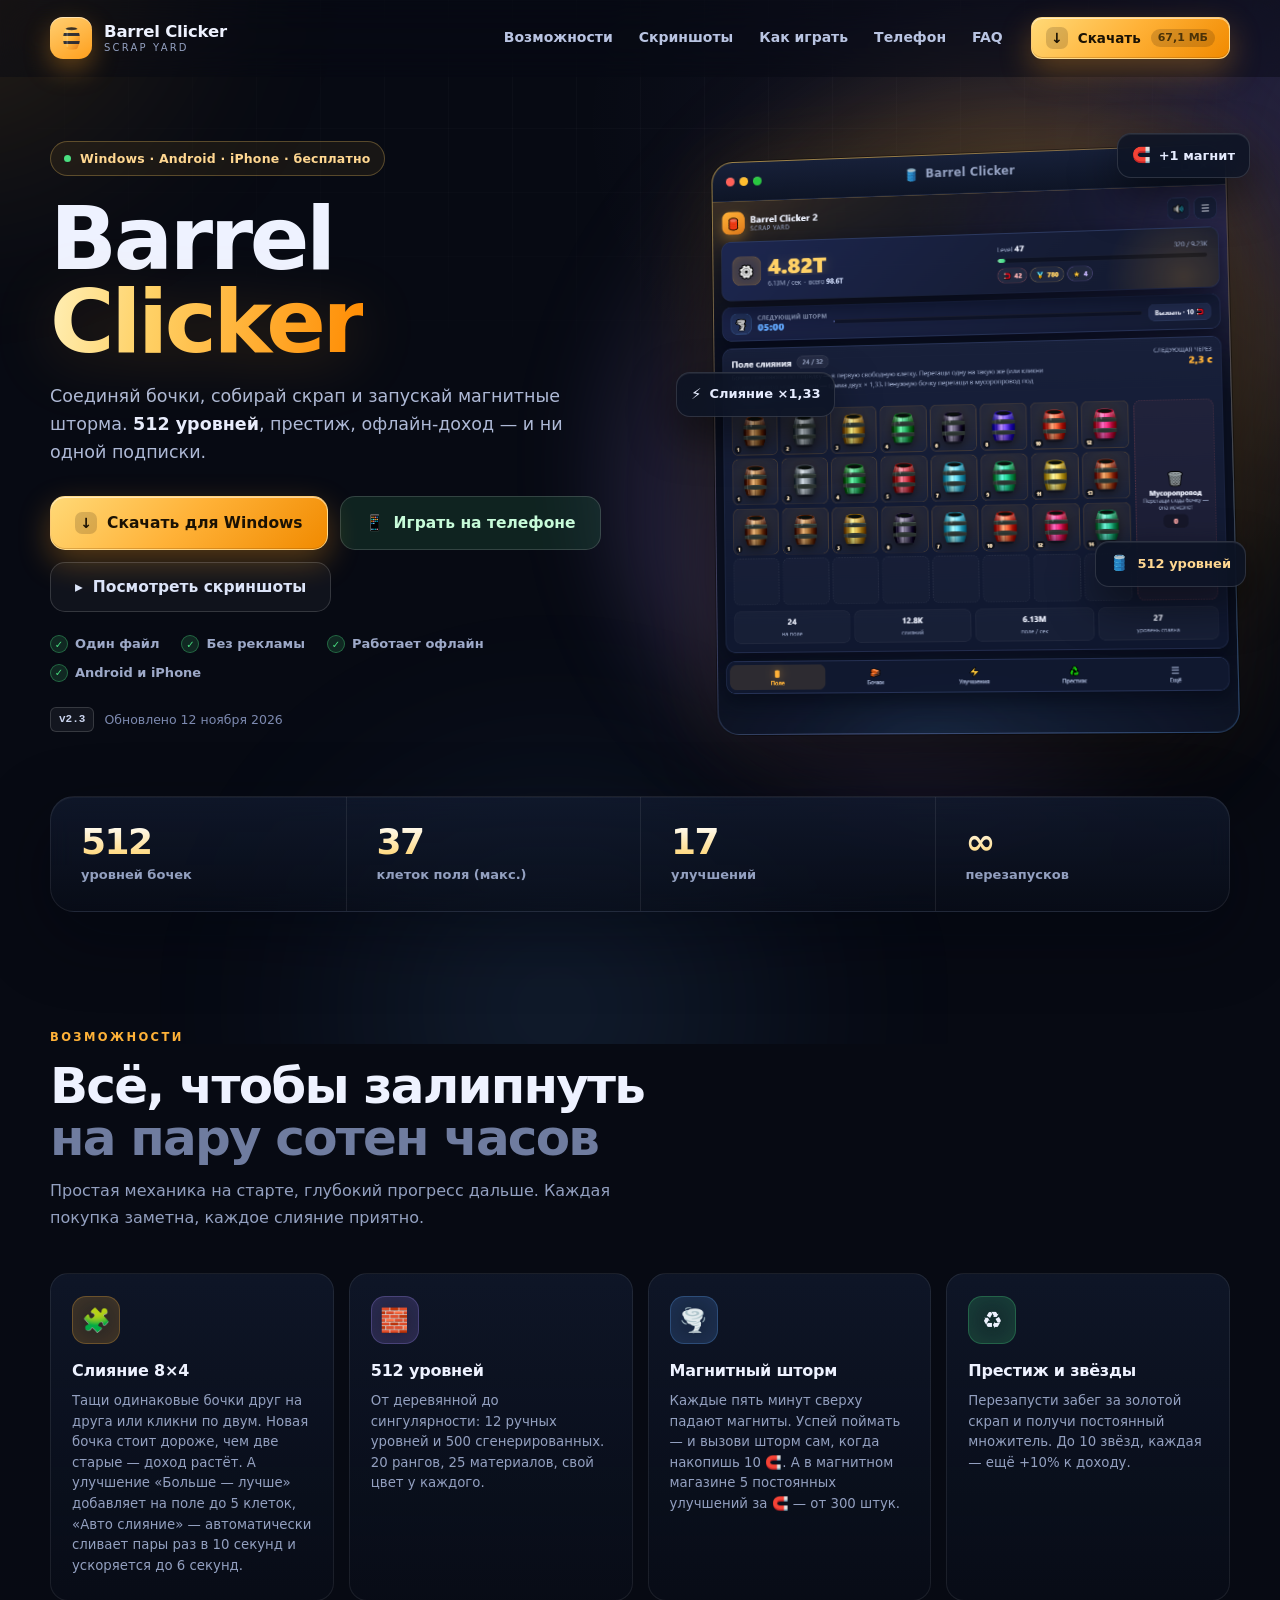
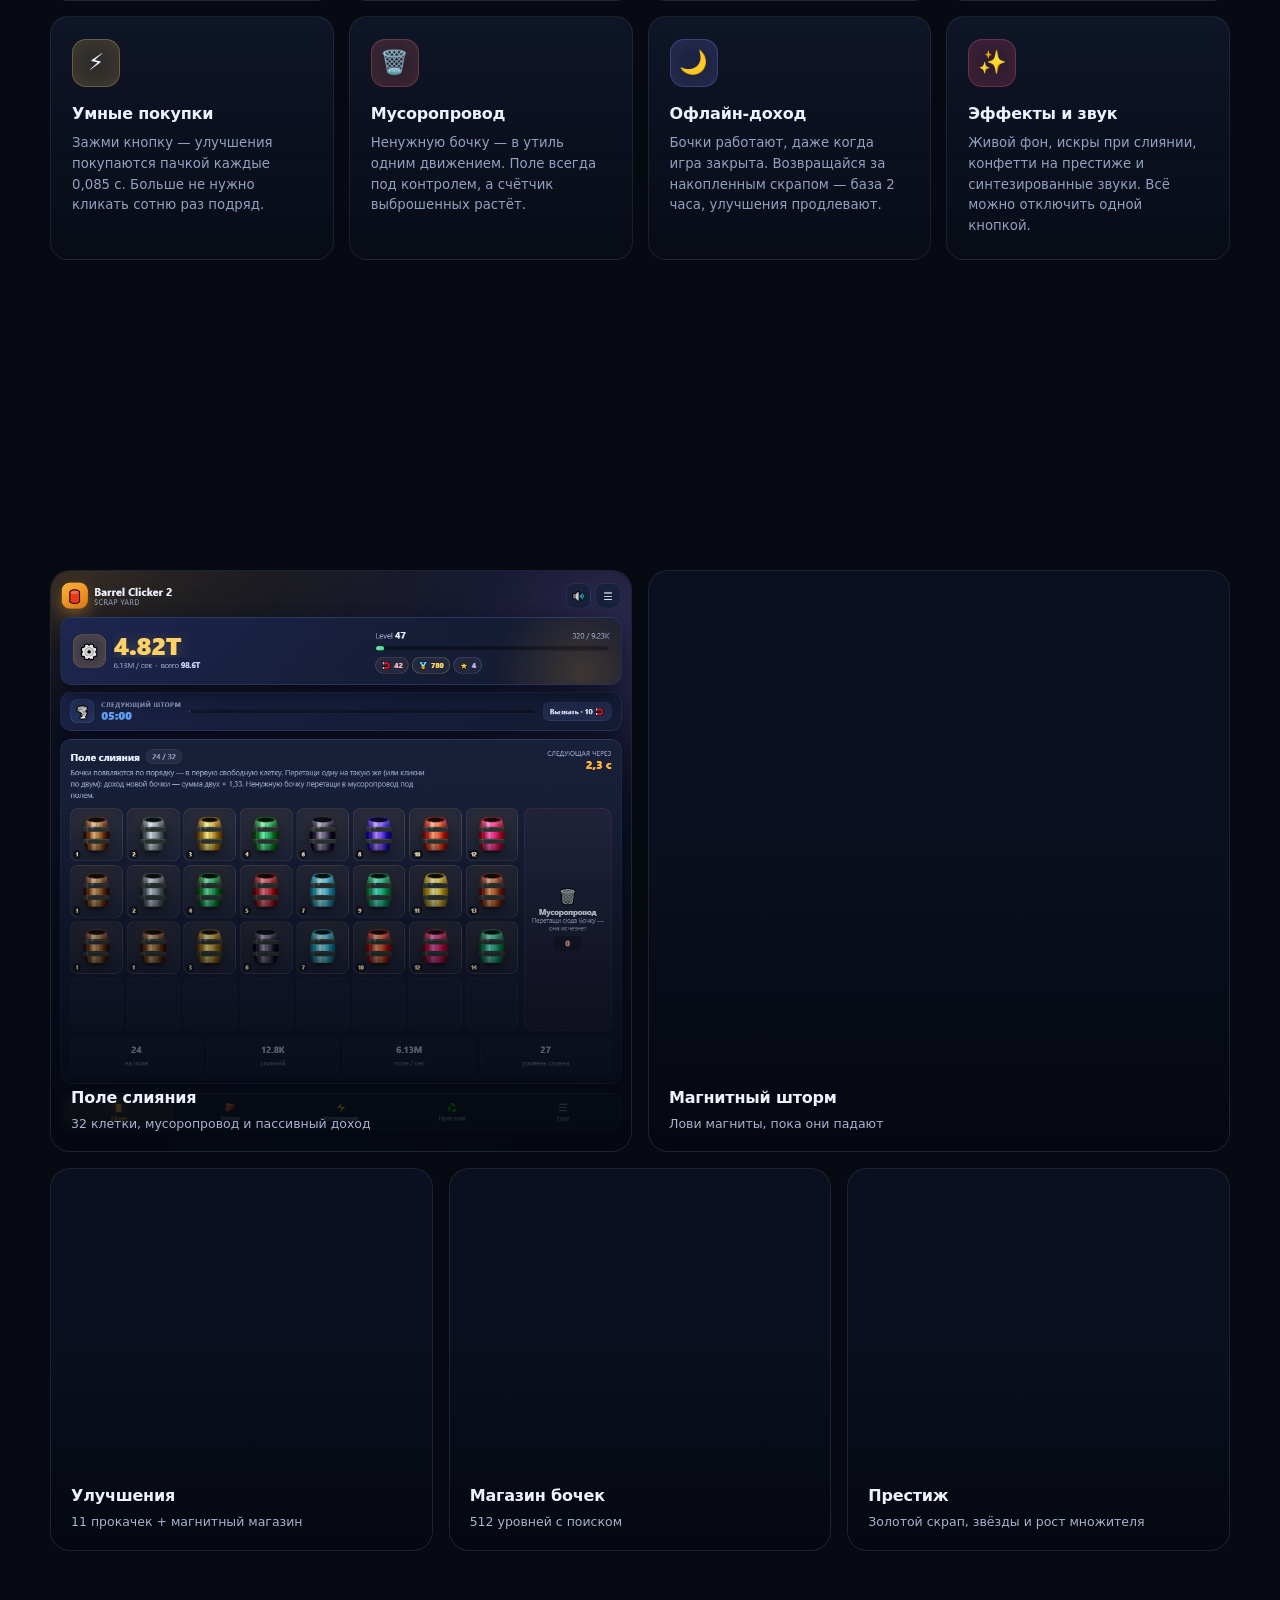
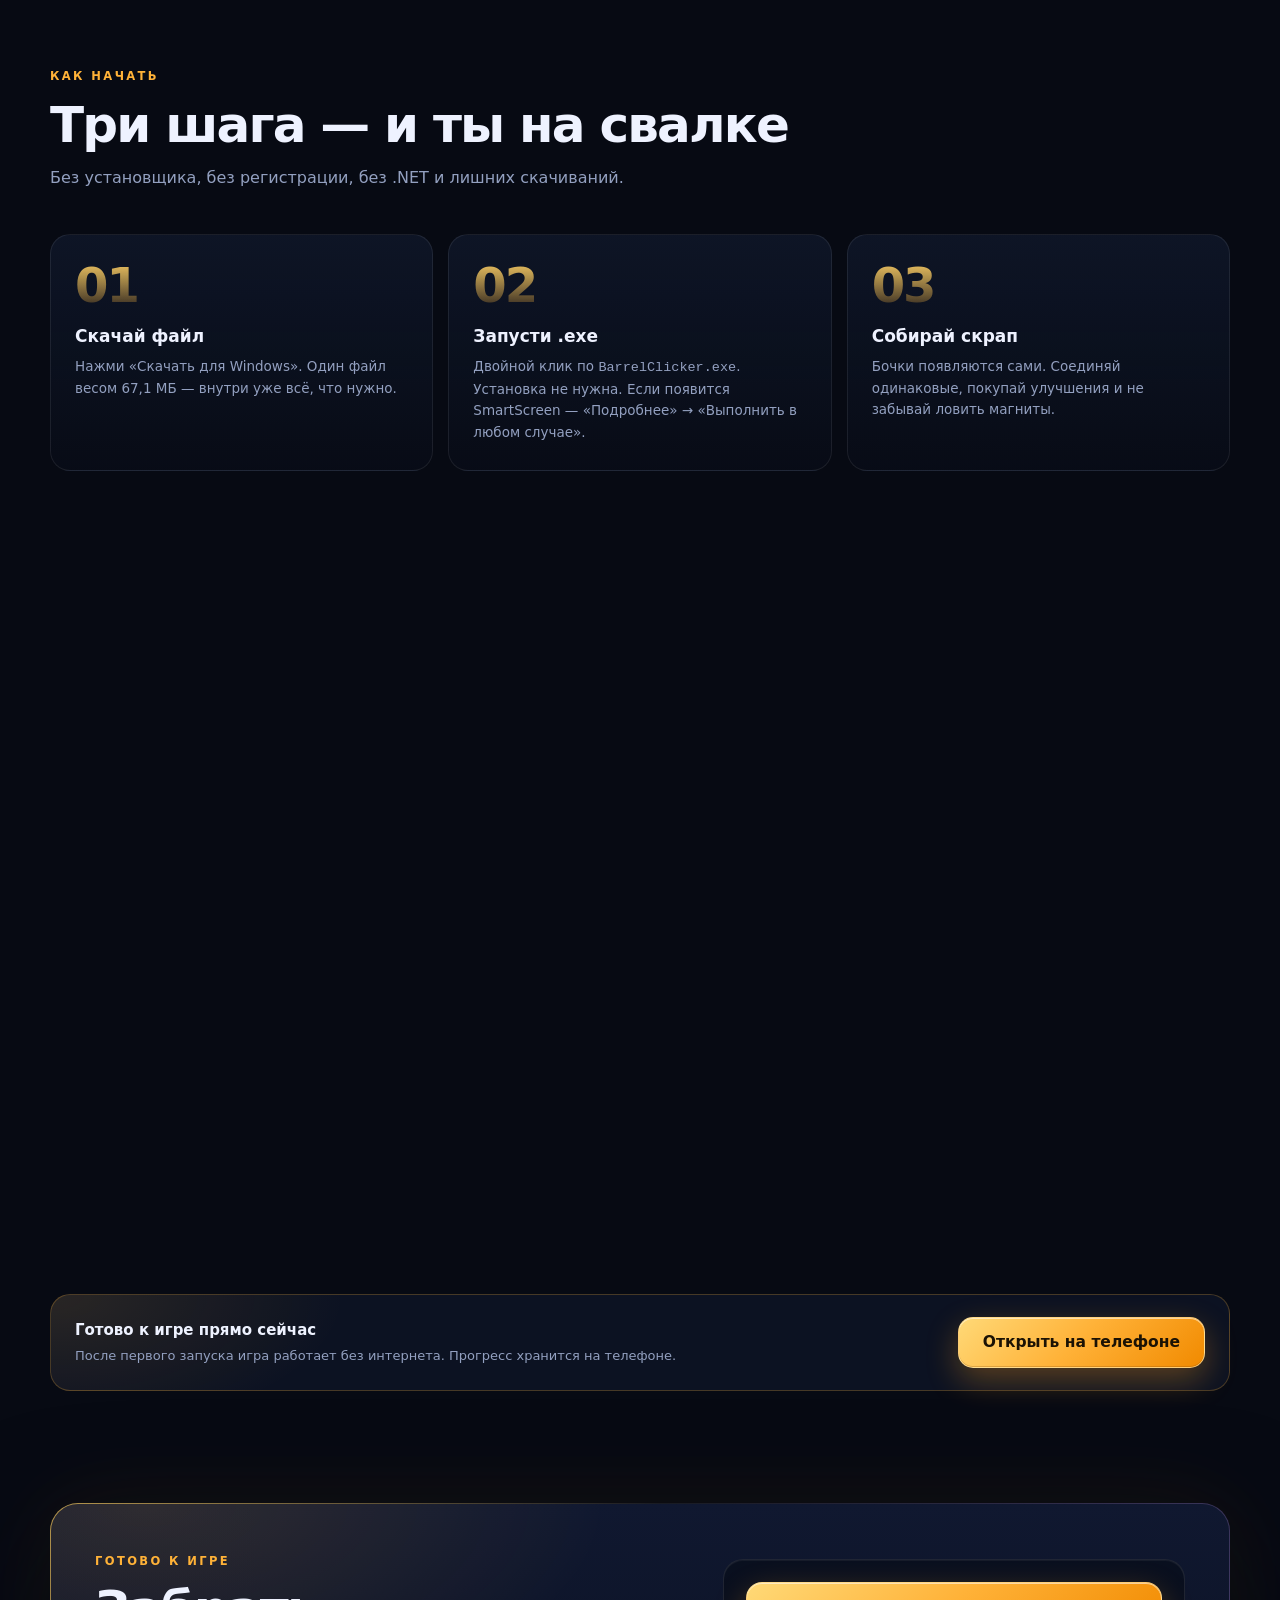
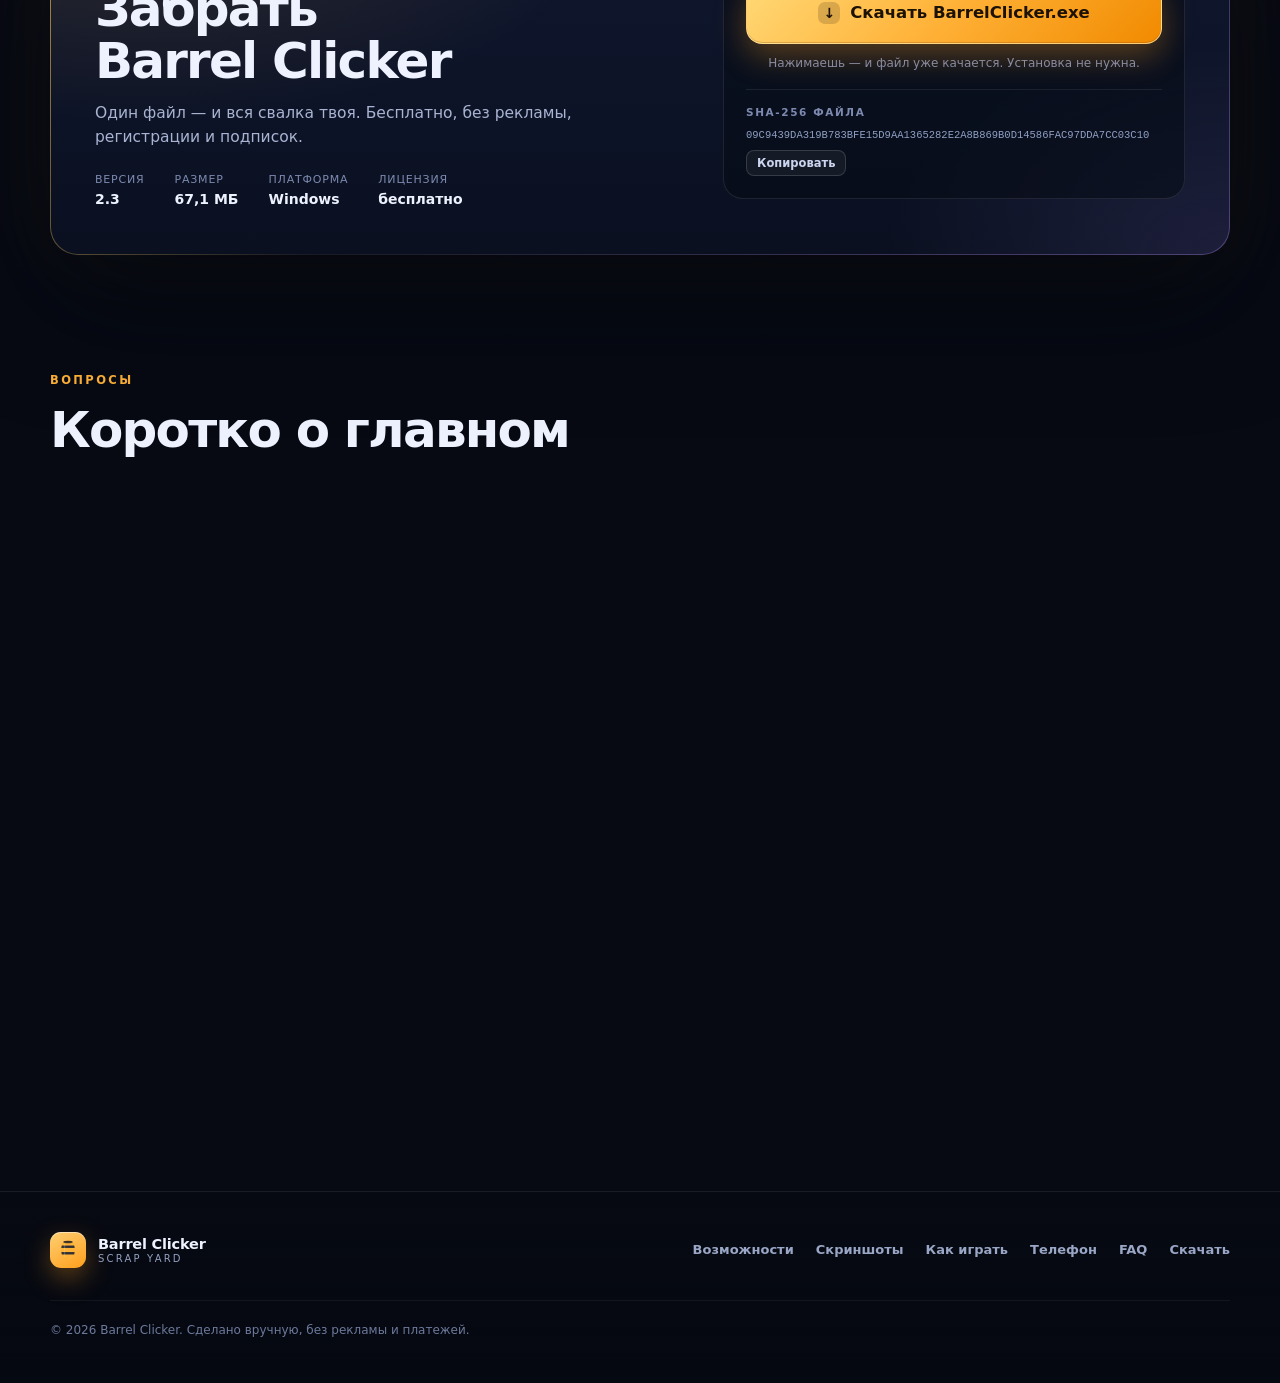
==== commit 1f15e66a: "v2.3: add Auto Merge upgrade" ====
--- a/index.html
+++ b/index.html
@@ -27,7 +27,7 @@
 <script>
   /* Если exe лежит не в download/BarrelClicker.exe (например, в GitHub Releases),
      впишите сюда прямую ссылку. Пустая строка = локальный файл. */
-  window.BC_DOWNLOAD_URL = "https://github.com/TheMrLimon/barrel-clicker/releases/download/v2.2/BarrelClicker.exe";
+  window.BC_DOWNLOAD_URL = "https://github.com/TheMrLimon/barrel-clicker/releases/download/v2.3/BarrelClicker.exe";
 </script>
 </head>
 <body>
@@ -122,7 +122,7 @@
       </ul>
 
       <div class="hero-meta">
-        <span class="meta-pill">v2.2</span>
+        <span class="meta-pill">v2.3</span>
         <span>Обновлено 12 ноября 2026</span>
       </div>
     </div>
@@ -155,7 +155,7 @@
     <div class="stats">
       <div class="stat"><b>512</b><span>уровней бочек</span></div>
       <div class="stat"><b>37</b><span>клеток поля (макс.)</span></div>
-      <div class="stat"><b>16</b><span>улучшений</span></div>
+      <div class="stat"><b>17</b><span>улучшений</span></div>
       <div class="stat"><b>∞</b><span>перезапусков</span></div>
     </div>
   </section>
@@ -172,7 +172,7 @@
       <article class="feature reveal" data-c="amber">
         <span class="feature-ico">🧩</span>
         <h3>Слияние 8×4</h3>
-        <p>Тащи одинаковые бочки друг на друга или кликни по двум. Новая бочка стоит дороже, чем две старые — доход растёт. А улучшение «Больше — лучше» добавляет на поле до 5 клеток.</p>
+        <p>Тащи одинаковые бочки друг на друга или кликни по двум. Новая бочка стоит дороже, чем две старые — доход растёт. А улучшение «Больше — лучше» добавляет на поле до 5 клеток, «Авто слияние» — автоматически сливает пары раз в 10 секунд и ускоряется до 6 секунд.</p>
       </article>
 
       <article class="feature reveal" data-c="purple">
@@ -355,7 +355,7 @@
           <p class="dl-lead">Один файл — и вся свалка твоя. Бесплатно, без рекламы, регистрации и подписок.</p>
 
           <ul class="dl-facts">
-            <li><span>Версия</span><b>2.2</b></li>
+            <li><span>Версия</span><b>2.3</b></li>
             <li><span>Размер</span><b>67,1 МБ</b></li>
             <li><span>Платформа</span><b>Windows</b></li>
             <li><span>Лицензия</span><b>бесплатно</b></li>
@@ -371,7 +371,7 @@
 
           <div class="hash">
             <span class="hash-label">SHA-256 файла</span>
-            <code id="shaValue">F1BB78C6AECC21FD072C9CD65021CB416DC887C1EE52BC3B1D3BB60CB1FDAC34</code>
+            <code id="shaValue">09C9439DA319B783BFE15D9AA1365282E2A8B869B0D14586FAC97DDA7CC03C10</code>
             <button class="copy-btn" id="copySha" type="button">Копировать</button>
           </div>
         </div>
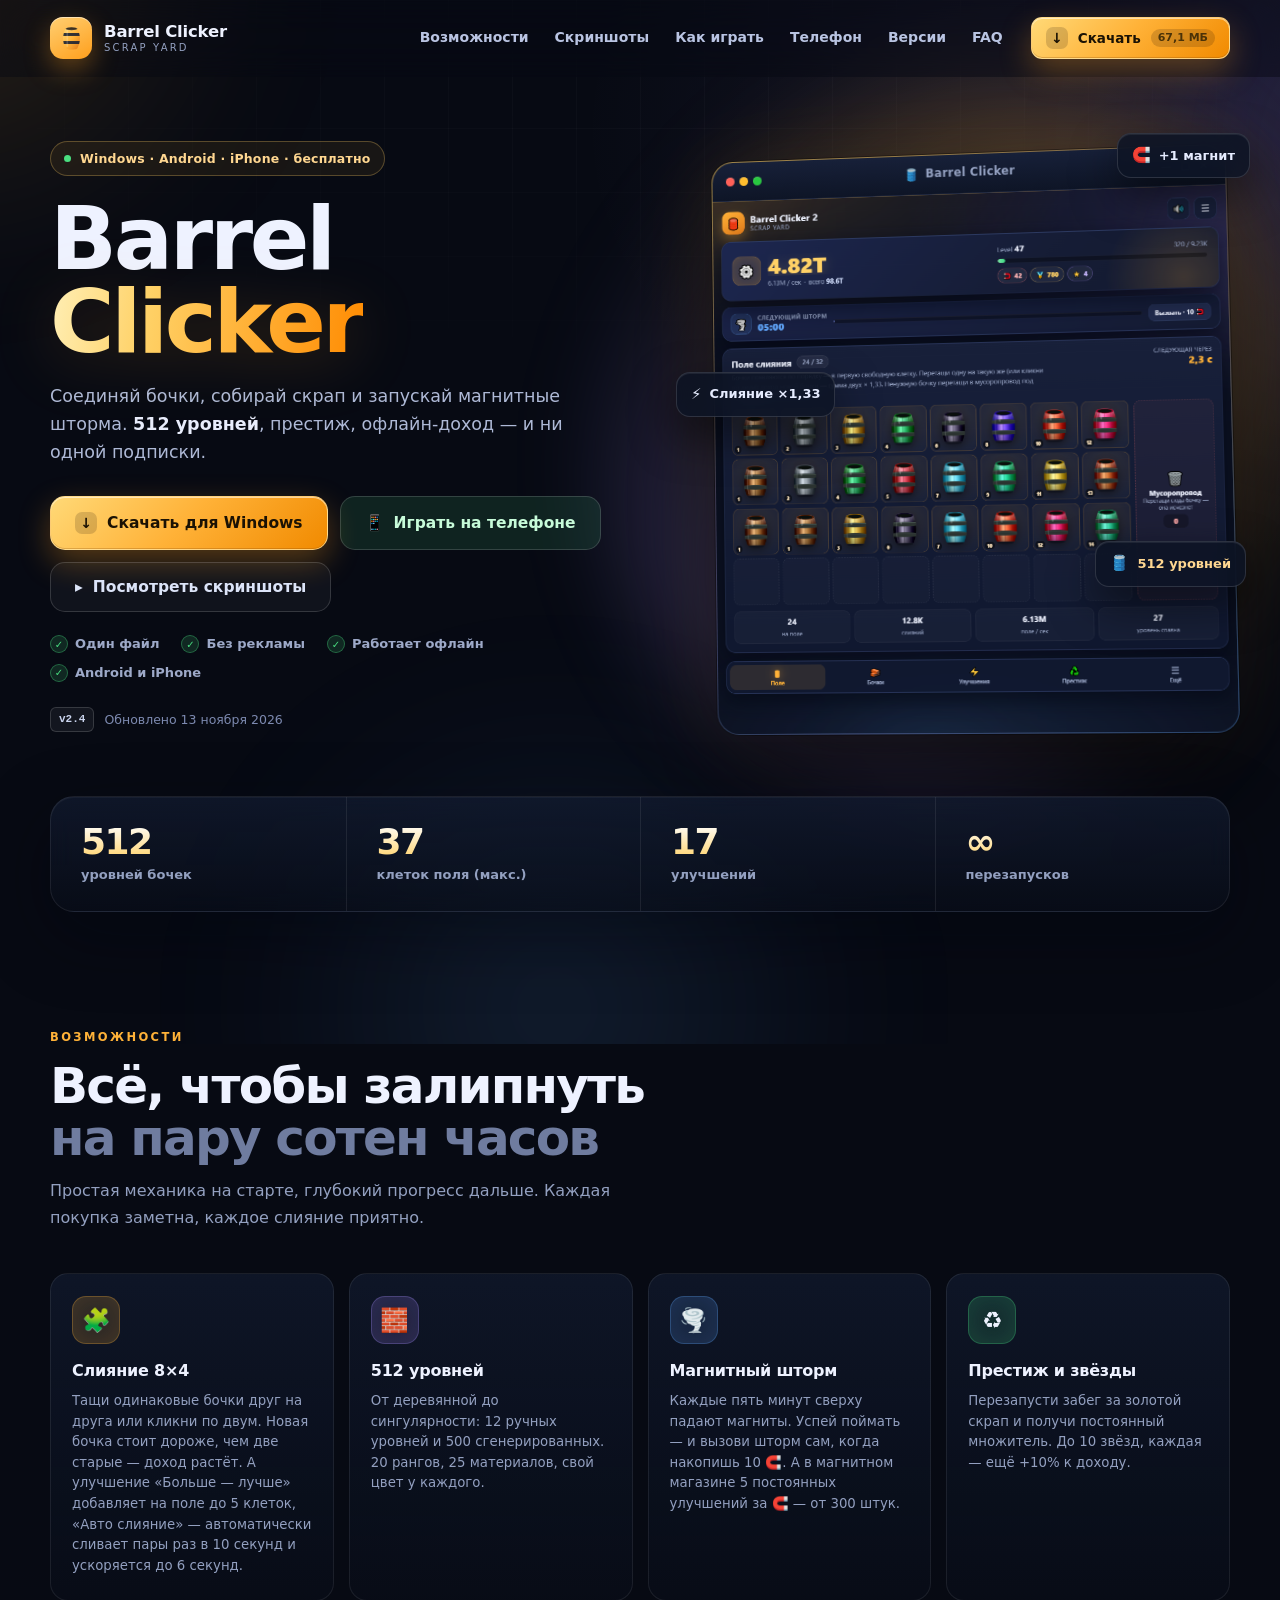
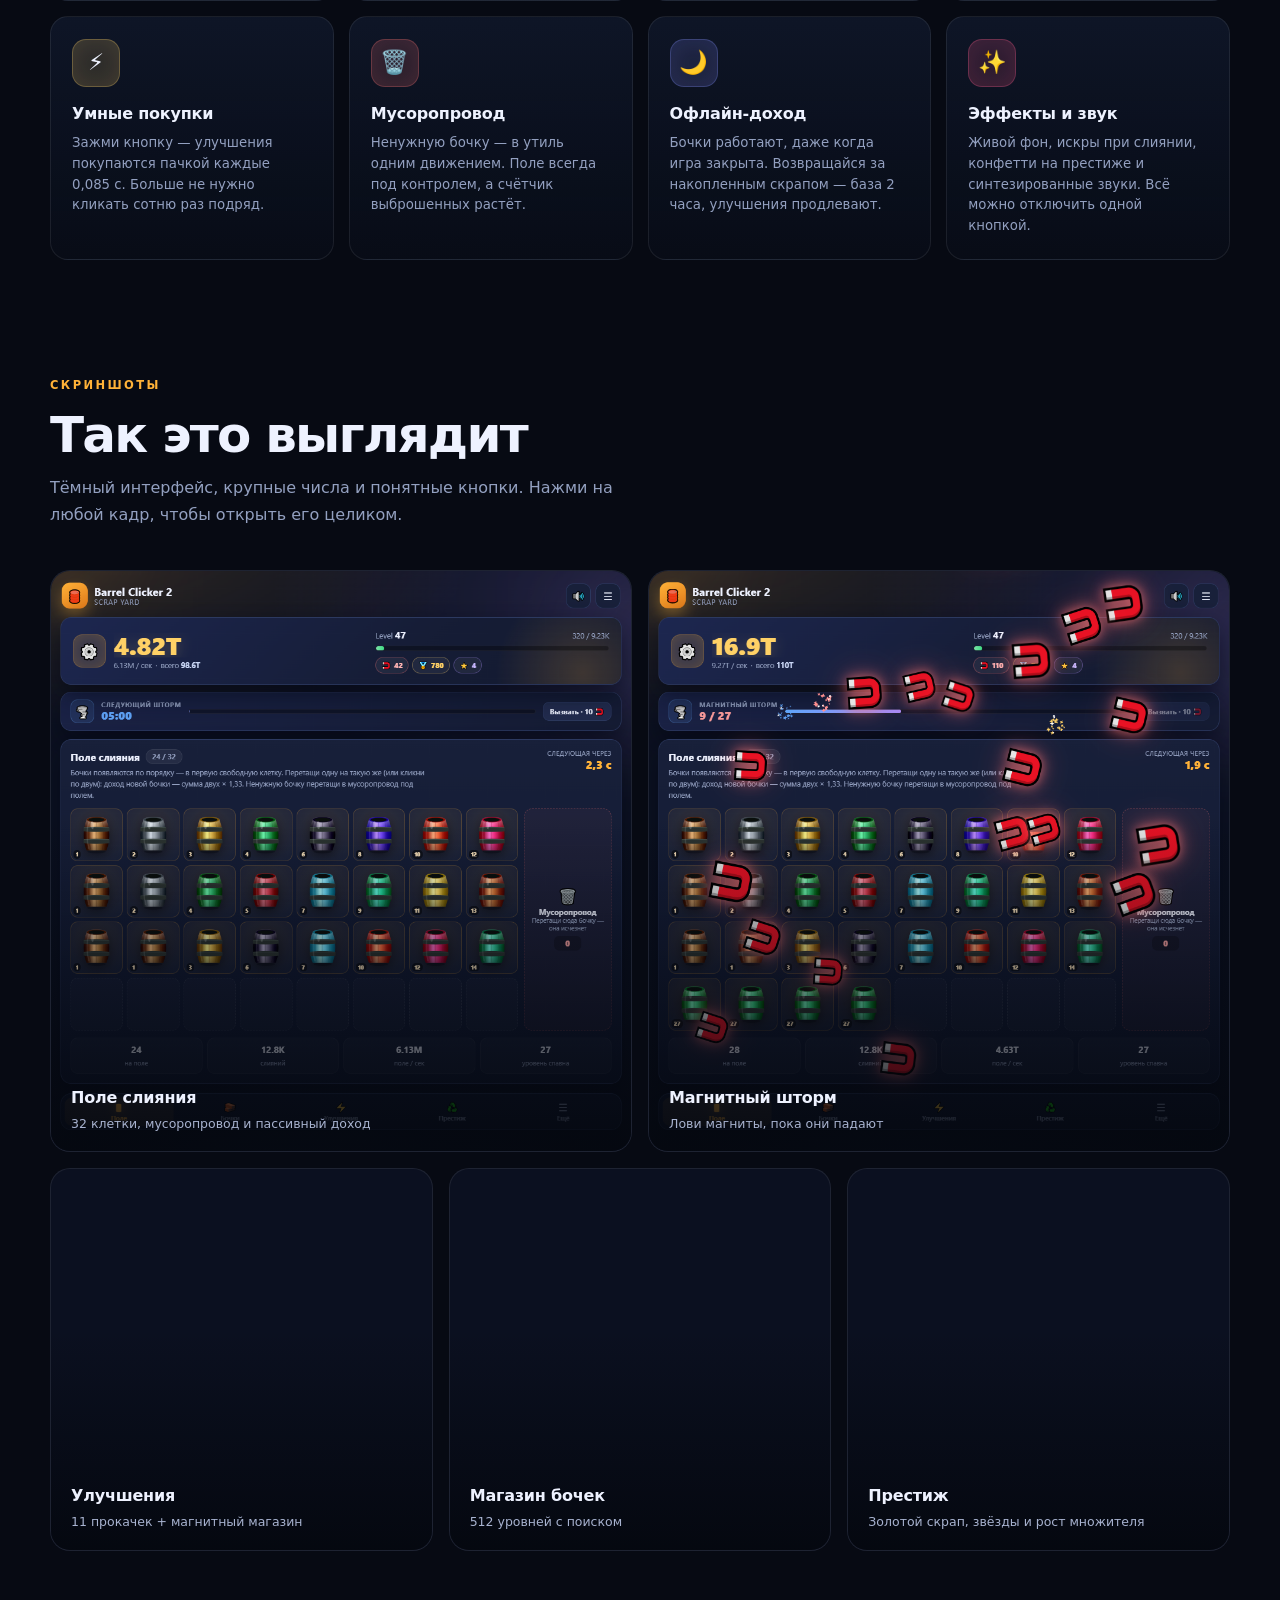
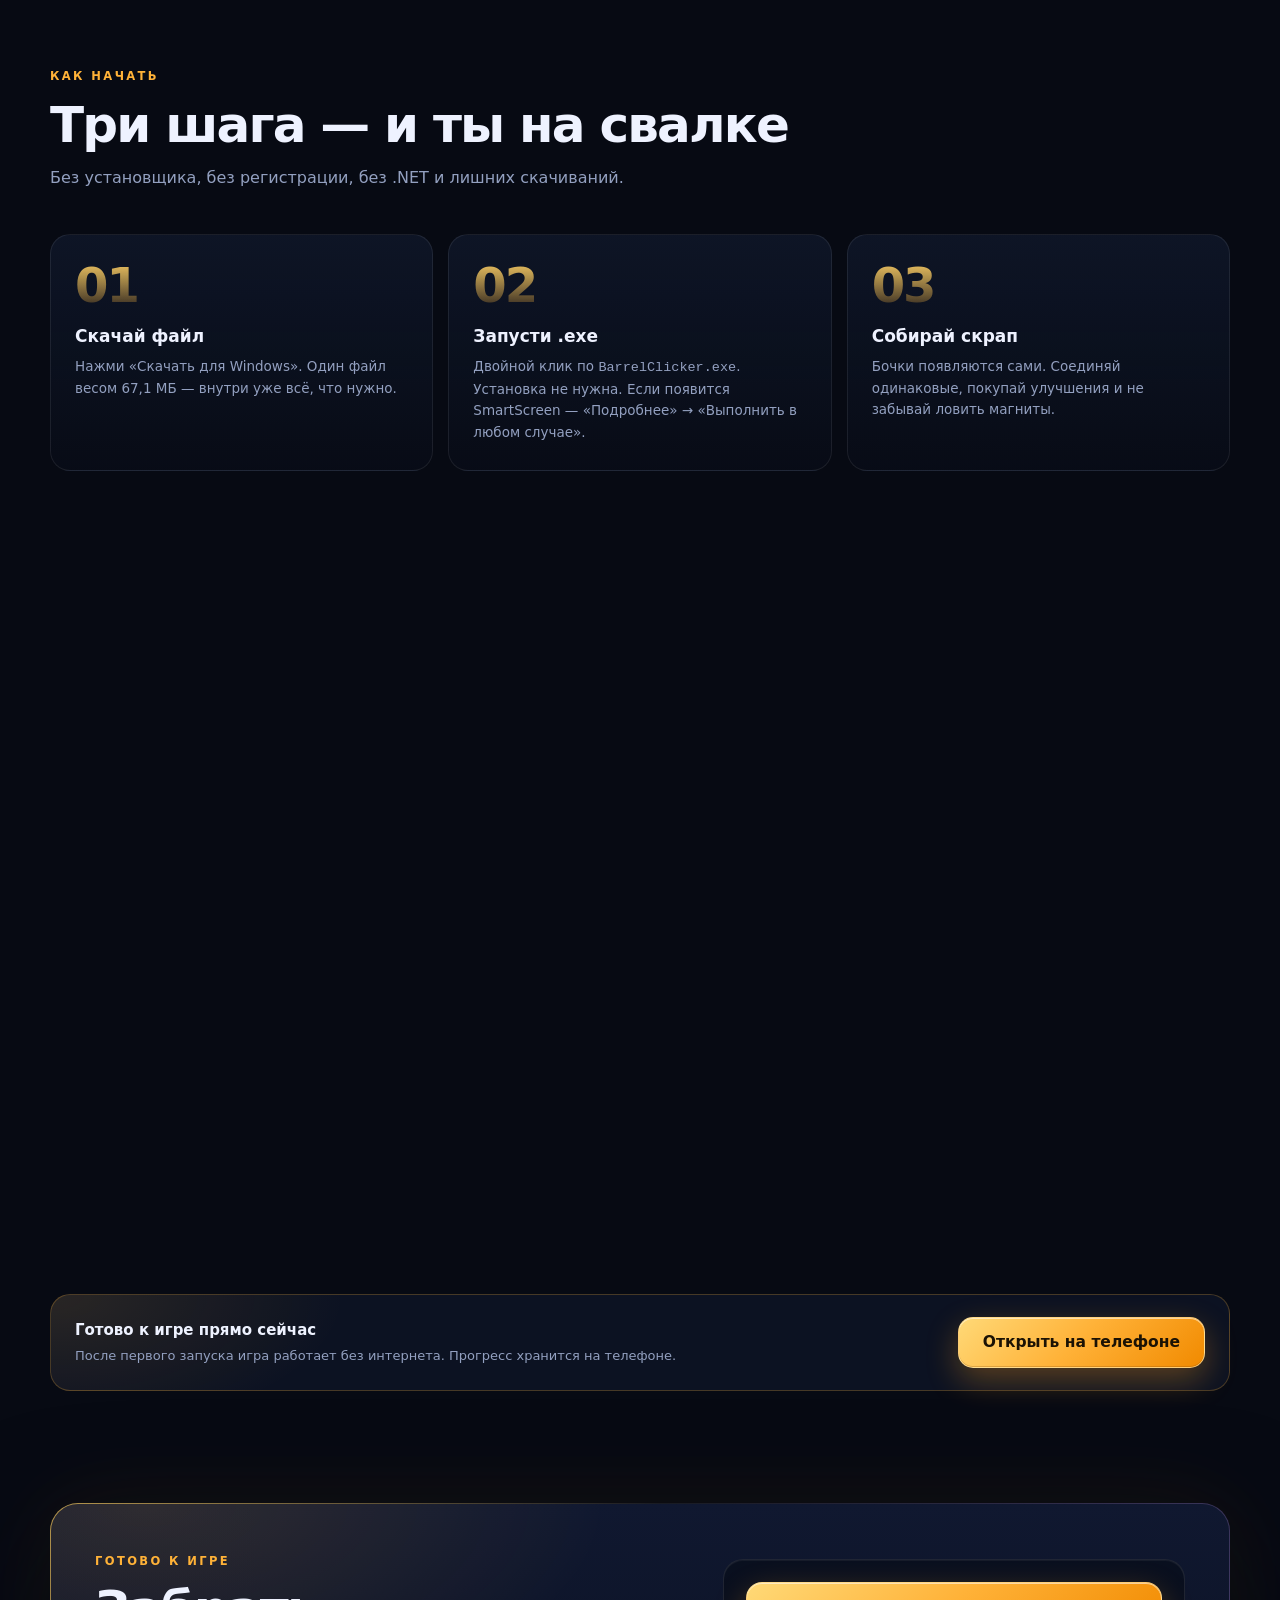
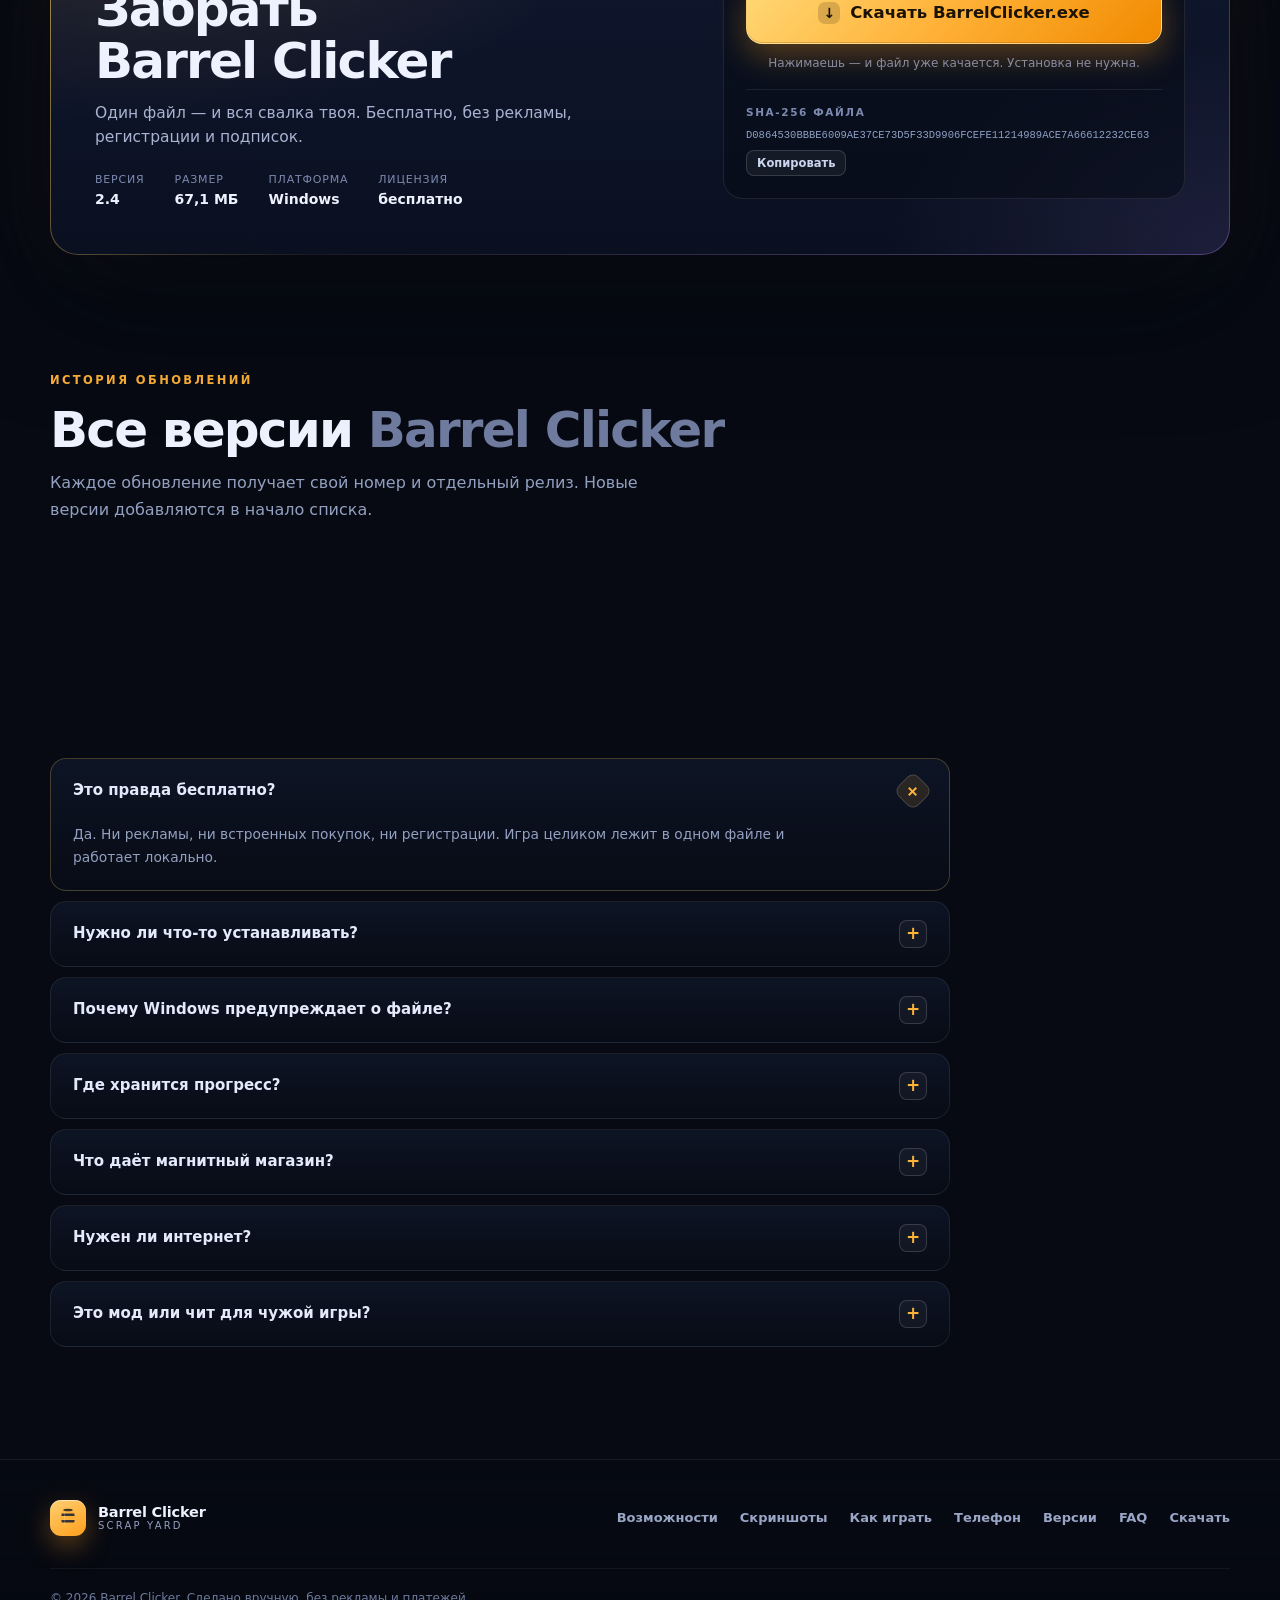
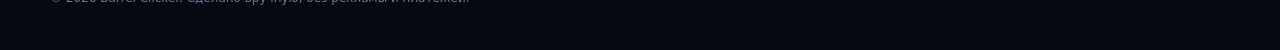
==== commit 5e3f90d2: "v2.4: add versions section, bump to 2.4" ====
--- a/index.html
+++ b/index.html
@@ -27,7 +27,7 @@
 <script>
   /* Если exe лежит не в download/BarrelClicker.exe (например, в GitHub Releases),
      впишите сюда прямую ссылку. Пустая строка = локальный файл. */
-  window.BC_DOWNLOAD_URL = "https://github.com/TheMrLimon/barrel-clicker/releases/download/v2.3/BarrelClicker.exe";
+  window.BC_DOWNLOAD_URL = "https://github.com/TheMrLimon/barrel-clicker/releases/download/v2.4/BarrelClicker.exe";
 </script>
 </head>
 <body>
@@ -74,6 +74,7 @@
       <a href="#screens">Скриншоты</a>
       <a href="#start">Как играть</a>
       <a href="#mobile">Телефон</a>
+      <a href="#versions">Версии</a>
       <a href="#faq">FAQ</a>
     </nav>
 
@@ -122,8 +123,8 @@
       </ul>
 
       <div class="hero-meta">
-        <span class="meta-pill">v2.3</span>
-        <span>Обновлено 12 ноября 2026</span>
+        <span class="meta-pill">v2.4</span>
+        <span>Обновлено 13 ноября 2026</span>
       </div>
     </div>
 
@@ -355,7 +356,7 @@
           <p class="dl-lead">Один файл — и вся свалка твоя. Бесплатно, без рекламы, регистрации и подписок.</p>
 
           <ul class="dl-facts">
-            <li><span>Версия</span><b>2.3</b></li>
+            <li><span>Версия</span><b>2.4</b></li>
             <li><span>Размер</span><b>67,1 МБ</b></li>
             <li><span>Платформа</span><b>Windows</b></li>
             <li><span>Лицензия</span><b>бесплатно</b></li>
@@ -371,12 +372,23 @@
 
           <div class="hash">
             <span class="hash-label">SHA-256 файла</span>
-            <code id="shaValue">09C9439DA319B783BFE15D9AA1365282E2A8B869B0D14586FAC97DDA7CC03C10</code>
+            <code id="shaValue">D0864530BBBE6009AE37CE73D5F33D9906FCEFE11214989ACE7A66612232CE63</code>
             <button class="copy-btn" id="copySha" type="button">Копировать</button>
           </div>
         </div>
       </div>
     </div>
+  </section>
+
+  <!-- VERSIONS -->
+  <section class="section wrap" id="versions">
+    <div class="sec-head reveal">
+      <span class="kicker">История обновлений</span>
+      <h2>Все версии <span class="dim">Barrel Clicker</span></h2>
+      <p>Каждое обновление получает свой номер и отдельный релиз. Новые версии добавляются в начало списка.</p>
+    </div>
+
+    <div class="versions reveal" id="versionsList"></div>
   </section>
 
   <!-- FAQ -->
@@ -457,6 +469,7 @@
       <a href="#screens">Скриншоты</a>
       <a href="#start">Как играть</a>
       <a href="#mobile">Телефон</a>
+      <a href="#versions">Версии</a>
       <a href="#faq">FAQ</a>
       <a href="#download">Скачать</a>
     </nav>
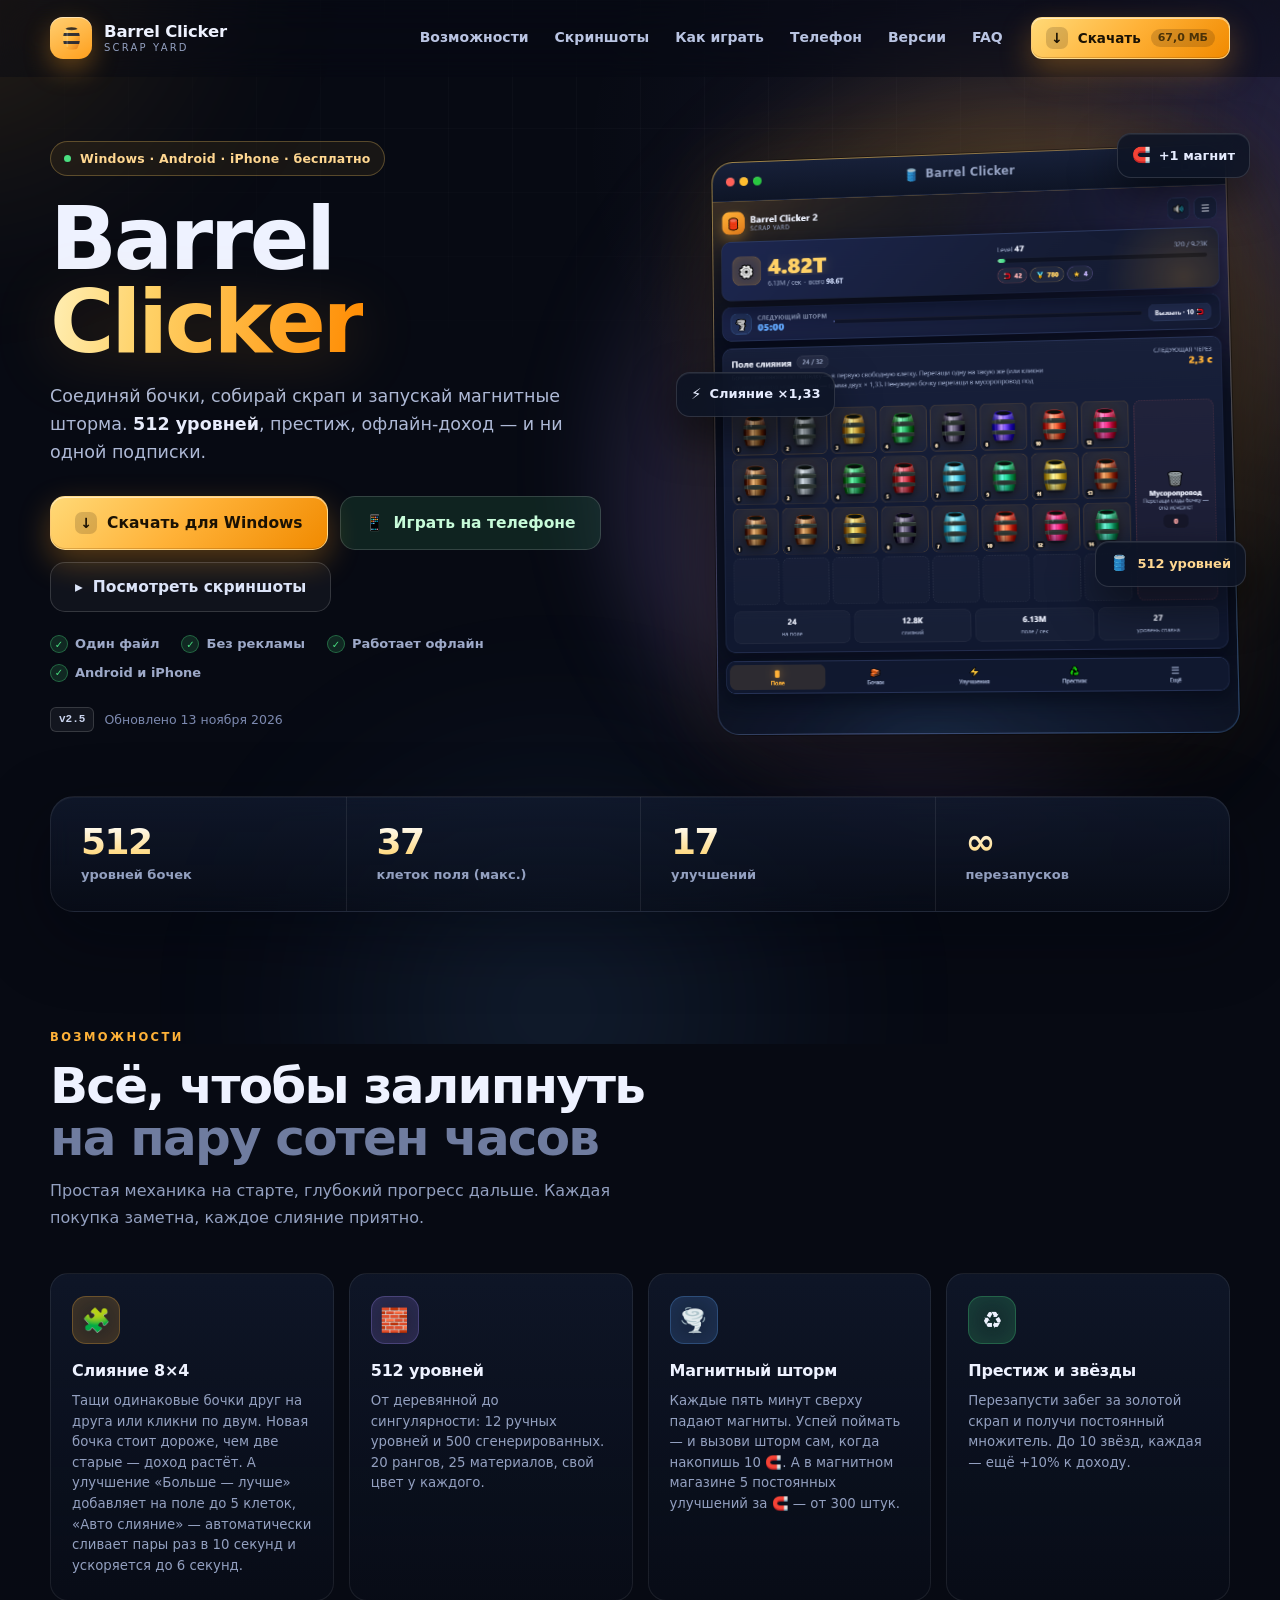
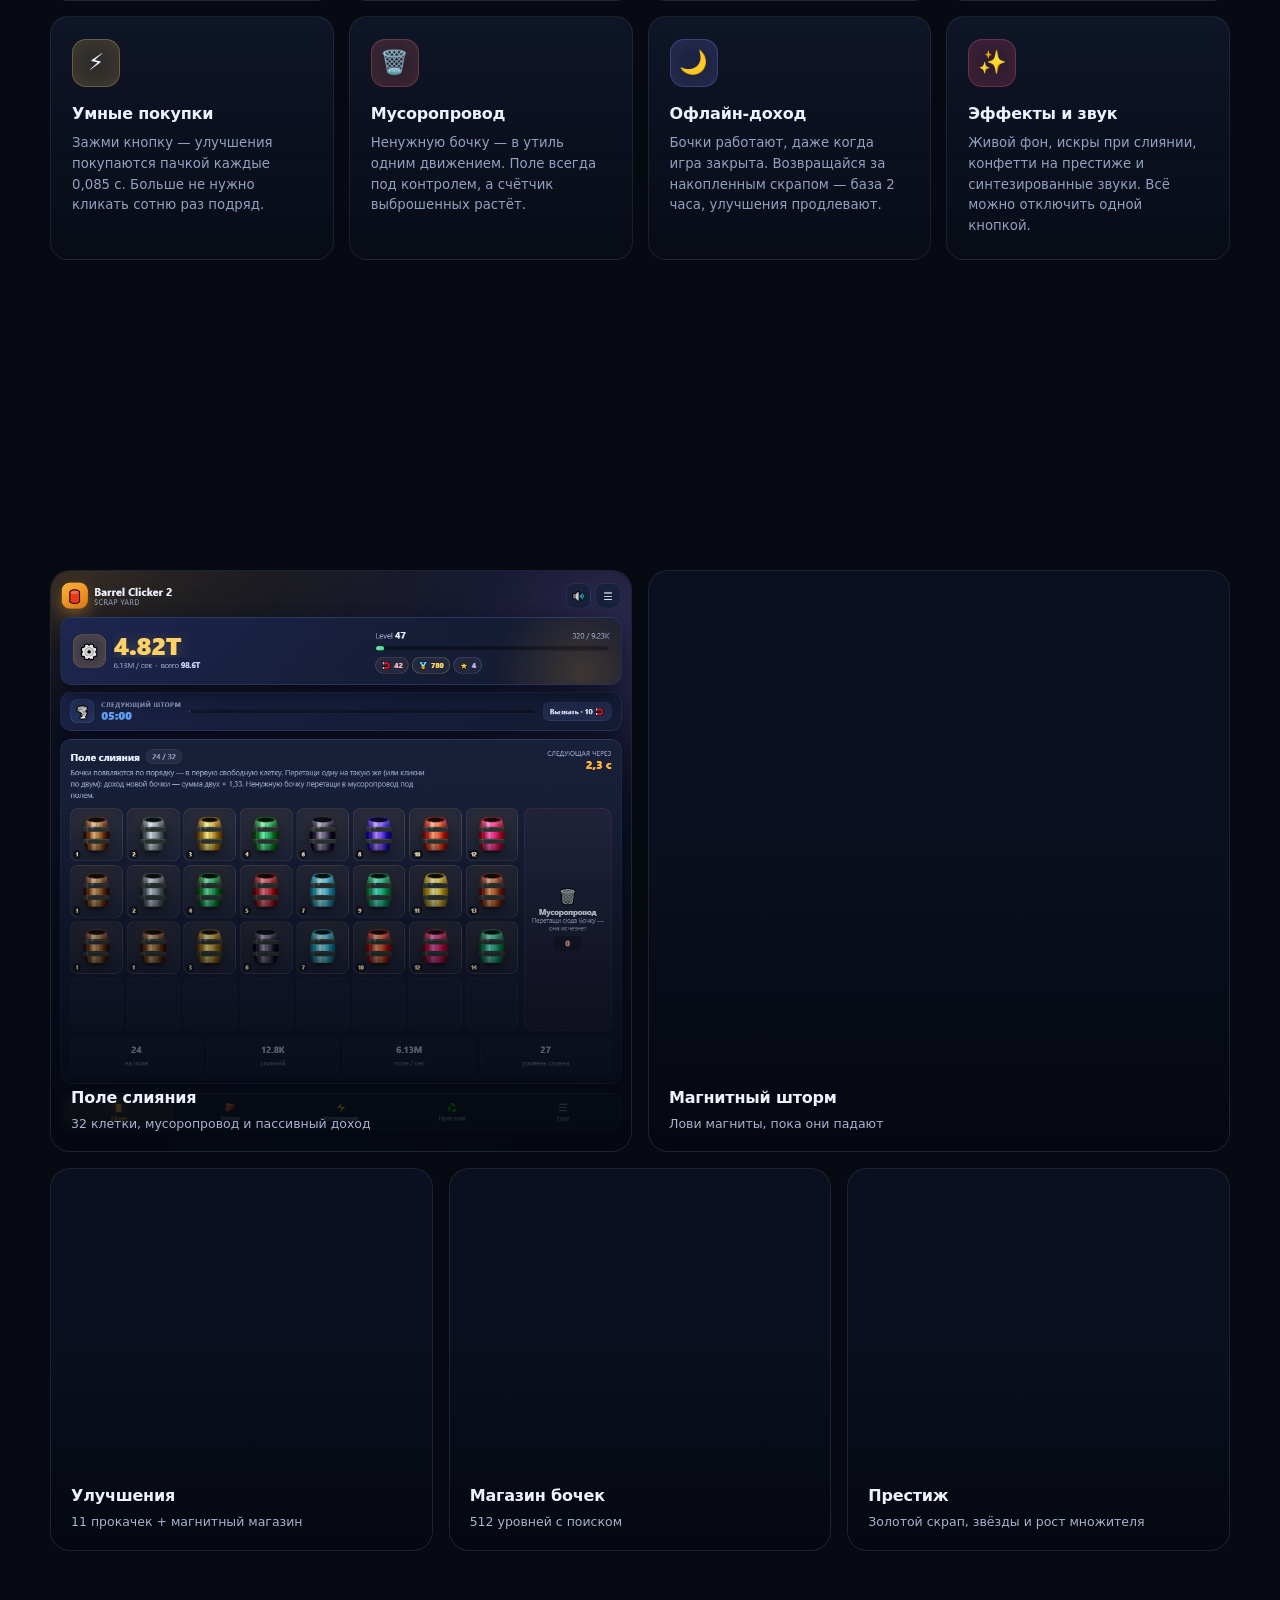
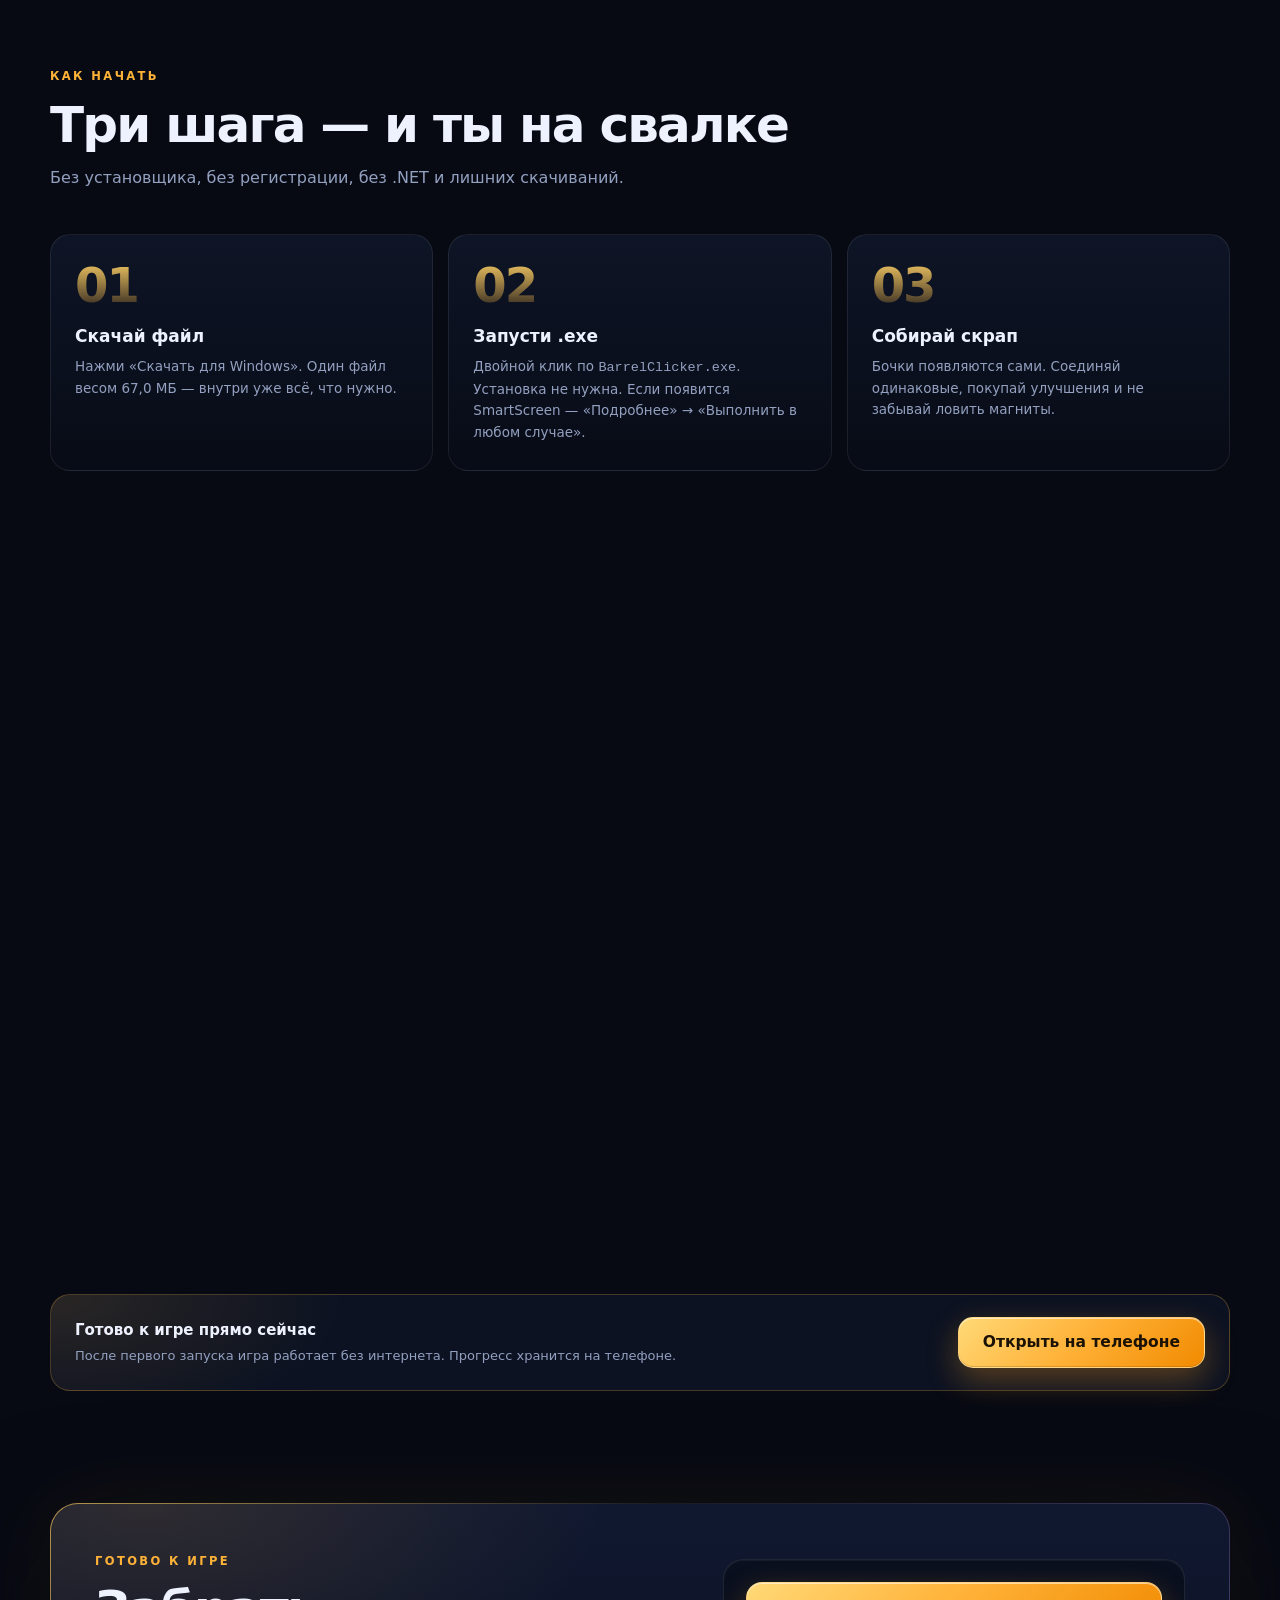
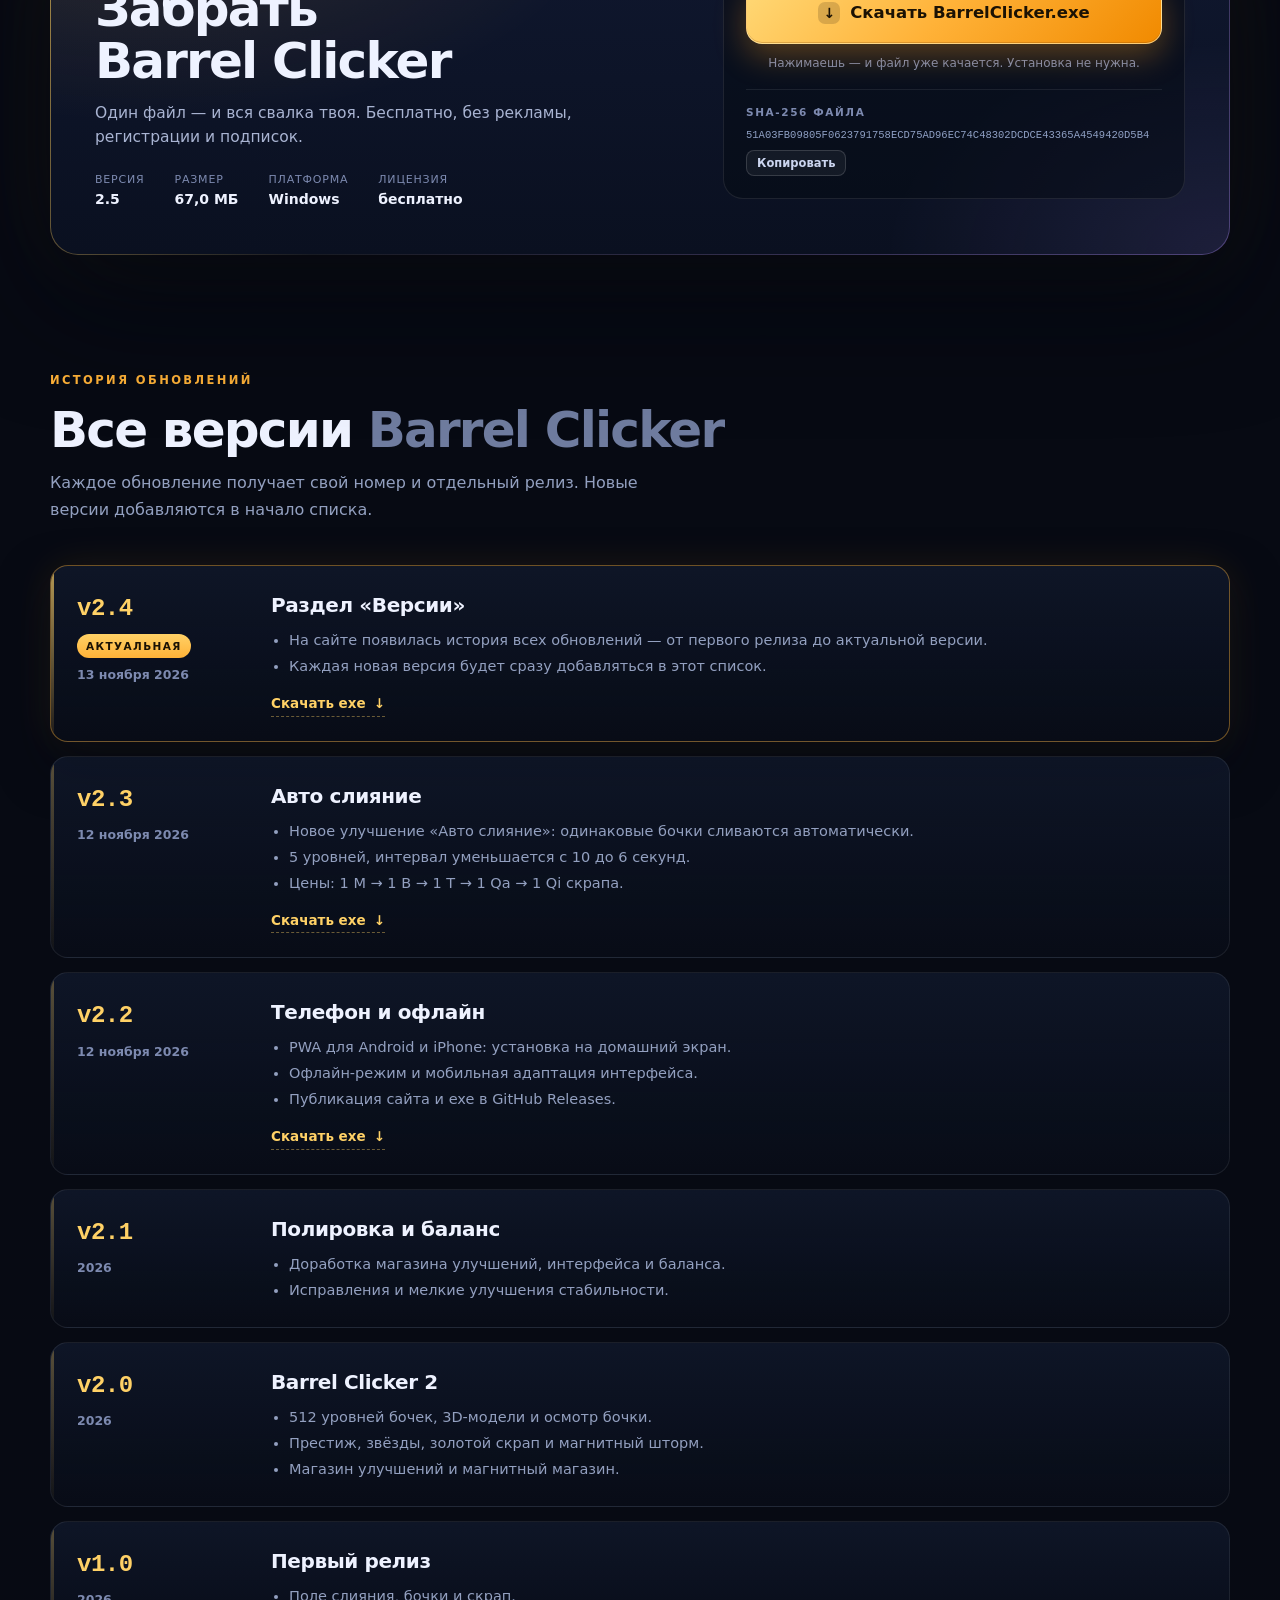
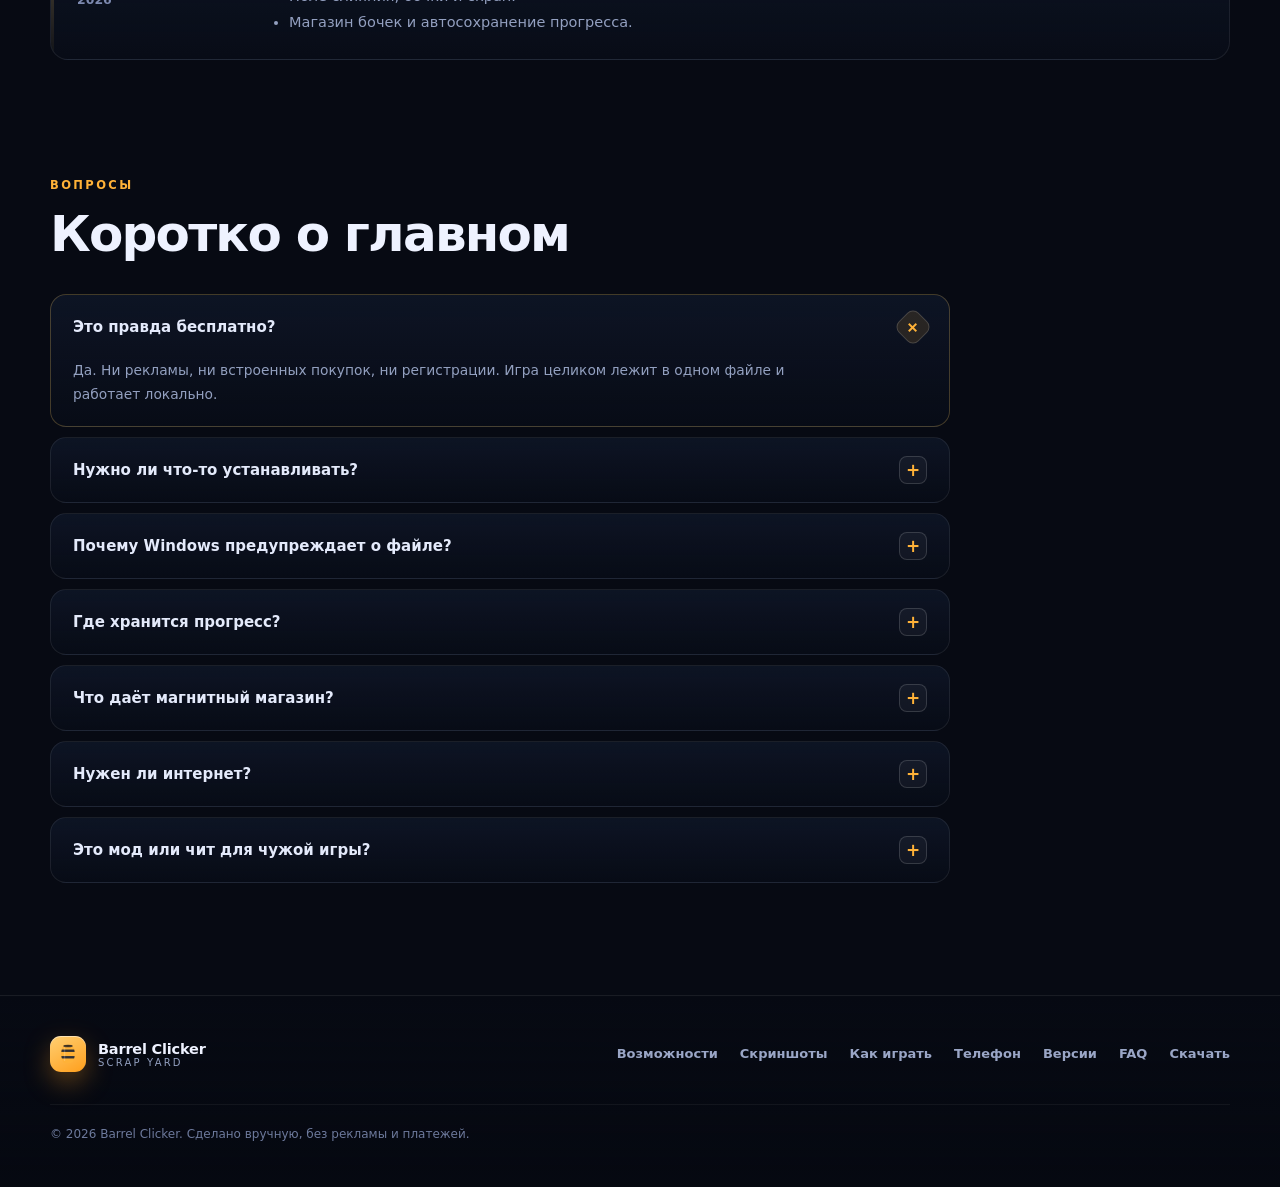
==== commit b5eff1d6: "v2.5: bump site version and sha" ====
--- a/index.html
+++ b/index.html
@@ -27,7 +27,7 @@
 <script>
   /* Если exe лежит не в download/BarrelClicker.exe (например, в GitHub Releases),
      впишите сюда прямую ссылку. Пустая строка = локальный файл. */
-  window.BC_DOWNLOAD_URL = "https://github.com/TheMrLimon/barrel-clicker/releases/download/v2.4/BarrelClicker.exe";
+  window.BC_DOWNLOAD_URL = "https://github.com/TheMrLimon/barrel-clicker/releases/download/v2.5/BarrelClicker.exe";
 </script>
 </head>
 <body>
@@ -81,7 +81,7 @@
     <a class="btn btn-primary btn-header" href="download/BarrelClicker.exe" download>
       <span class="dl-ico" aria-hidden="true">↓</span>
       Скачать
-      <span class="btn-meta">67,1 МБ</span>
+      <span class="btn-meta">67,0 МБ</span>
     </a>
   </div>
 </header>
@@ -123,7 +123,7 @@
       </ul>
 
       <div class="hero-meta">
-        <span class="meta-pill">v2.4</span>
+        <span class="meta-pill">v2.5</span>
         <span>Обновлено 13 ноября 2026</span>
       </div>
     </div>
@@ -273,7 +273,7 @@
       <article class="step reveal">
         <span class="step-num">01</span>
         <h3>Скачай файл</h3>
-        <p>Нажми «Скачать для Windows». Один файл весом 67,1 МБ — внутри уже всё, что нужно.</p>
+        <p>Нажми «Скачать для Windows». Один файл весом 67,0 МБ — внутри уже всё, что нужно.</p>
       </article>
       <article class="step reveal">
         <span class="step-num">02</span>
@@ -356,8 +356,8 @@
           <p class="dl-lead">Один файл — и вся свалка твоя. Бесплатно, без рекламы, регистрации и подписок.</p>
 
           <ul class="dl-facts">
-            <li><span>Версия</span><b>2.4</b></li>
-            <li><span>Размер</span><b>67,1 МБ</b></li>
+            <li><span>Версия</span><b>2.5</b></li>
+            <li><span>Размер</span><b>67,0 МБ</b></li>
             <li><span>Платформа</span><b>Windows</b></li>
             <li><span>Лицензия</span><b>бесплатно</b></li>
           </ul>
@@ -372,7 +372,7 @@
 
           <div class="hash">
             <span class="hash-label">SHA-256 файла</span>
-            <code id="shaValue">D0864530BBBE6009AE37CE73D5F33D9906FCEFE11214989ACE7A66612232CE63</code>
+            <code id="shaValue">51A03FB09805F0623791758ECD75AD96EC74C48302DCDCE43365A4549420D5B4</code>
             <button class="copy-btn" id="copySha" type="button">Копировать</button>
           </div>
         </div>
--- a/assets/style.css
+++ b/assets/style.css
@@ -1169,6 +1169,111 @@
 .copy-btn:hover { background: rgba(255, 255, 255, 0.1); color: #fff; }
 .copy-btn.done { border-color: rgba(74, 222, 128, 0.5); color: var(--green); }
 
+/* ---------------- versions ---------------- */
+
+.versions {
+  display: grid;
+  gap: 14px;
+  margin-top: 42px;
+}
+
+.version-card {
+  position: relative;
+  display: grid;
+  grid-template-columns: 168px minmax(0, 1fr);
+  gap: 26px;
+  padding: 24px 26px;
+  border-radius: 18px;
+  border: 1px solid var(--line);
+  background: linear-gradient(180deg, rgba(18, 27, 48, 0.68), rgba(9, 14, 26, 0.55));
+  overflow: hidden;
+}
+
+.version-card::before {
+  content: "";
+  position: absolute;
+  left: 0;
+  top: 0;
+  bottom: 0;
+  width: 3px;
+  background: linear-gradient(180deg, rgba(255, 209, 102, 0.7), rgba(255, 178, 56, 0.08));
+  opacity: 0.45;
+}
+
+.version-card.current {
+  border-color: rgba(255, 178, 56, 0.42);
+  box-shadow: 0 22px 50px rgba(2, 5, 14, 0.5), 0 0 42px rgba(255, 178, 56, 0.1);
+}
+
+.version-card.current::before { opacity: 1; }
+
+.version-side {
+  display: flex;
+  flex-direction: column;
+  align-items: flex-start;
+  gap: 7px;
+}
+
+.version-badge {
+  font-family: var(--mono);
+  font-size: 24px;
+  font-weight: 800;
+  letter-spacing: -0.5px;
+  color: var(--gold);
+}
+
+.version-tag {
+  font-size: 10.5px;
+  font-weight: 800;
+  letter-spacing: 1.4px;
+  text-transform: uppercase;
+  color: #1a1204;
+  background: linear-gradient(180deg, #ffd166, #ffb238);
+  border-radius: 999px;
+  padding: 4px 9px;
+}
+
+.version-date {
+  color: var(--dim);
+  font-size: 12.5px;
+  font-weight: 600;
+}
+
+.version-body h3 {
+  margin: 0 0 8px;
+  font-size: 20px;
+  font-weight: 800;
+  letter-spacing: -0.4px;
+}
+
+.version-body ul {
+  margin: 0;
+  padding-left: 18px;
+  color: var(--muted);
+  font-size: 14.5px;
+  line-height: 1.65;
+}
+
+.version-body li + li { margin-top: 2px; }
+
+.version-dl {
+  display: inline-flex;
+  align-items: center;
+  gap: 8px;
+  margin-top: 14px;
+  color: var(--gold);
+  font-size: 13.5px;
+  font-weight: 700;
+  text-decoration: none;
+  border-bottom: 1px dashed rgba(255, 209, 102, 0.4);
+  padding-bottom: 2px;
+}
+
+.version-dl:hover {
+  color: #fff;
+  border-bottom-color: rgba(255, 255, 255, 0.5);
+}
+
 /* ---------------- faq ---------------- */
 
 .faq-list {
@@ -1468,6 +1573,22 @@
   .mobile-cta { flex-direction: column; align-items: stretch; }
   .mobile-cta .btn { width: 100%; }
 
+  .version-card {
+    grid-template-columns: 1fr;
+    gap: 12px;
+    padding: 20px;
+  }
+
+  .version-side {
+    flex-direction: row;
+    align-items: center;
+    flex-wrap: wrap;
+    gap: 10px;
+  }
+
+  .version-badge { font-size: 21px; }
+  .version-body h3 { font-size: 18px; }
+
   .footer-nav { margin-left: 0; }
 }
 
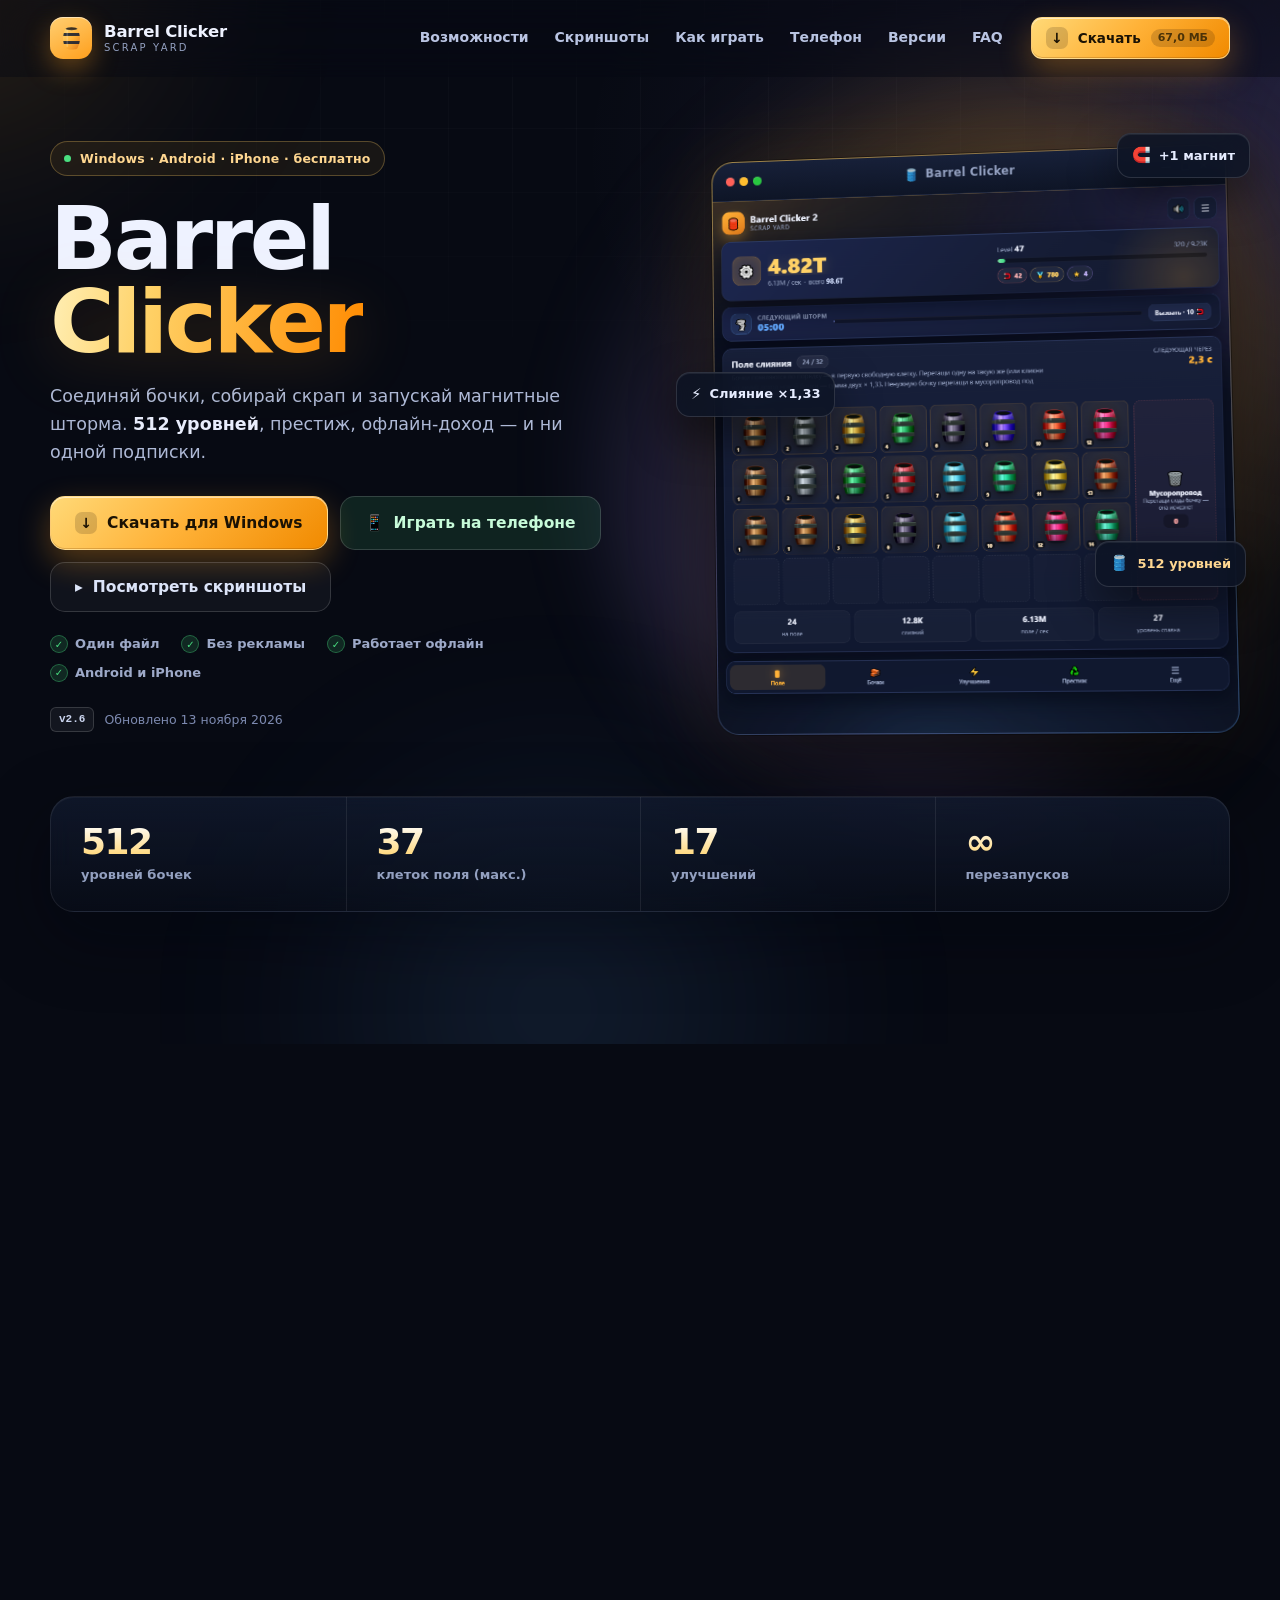
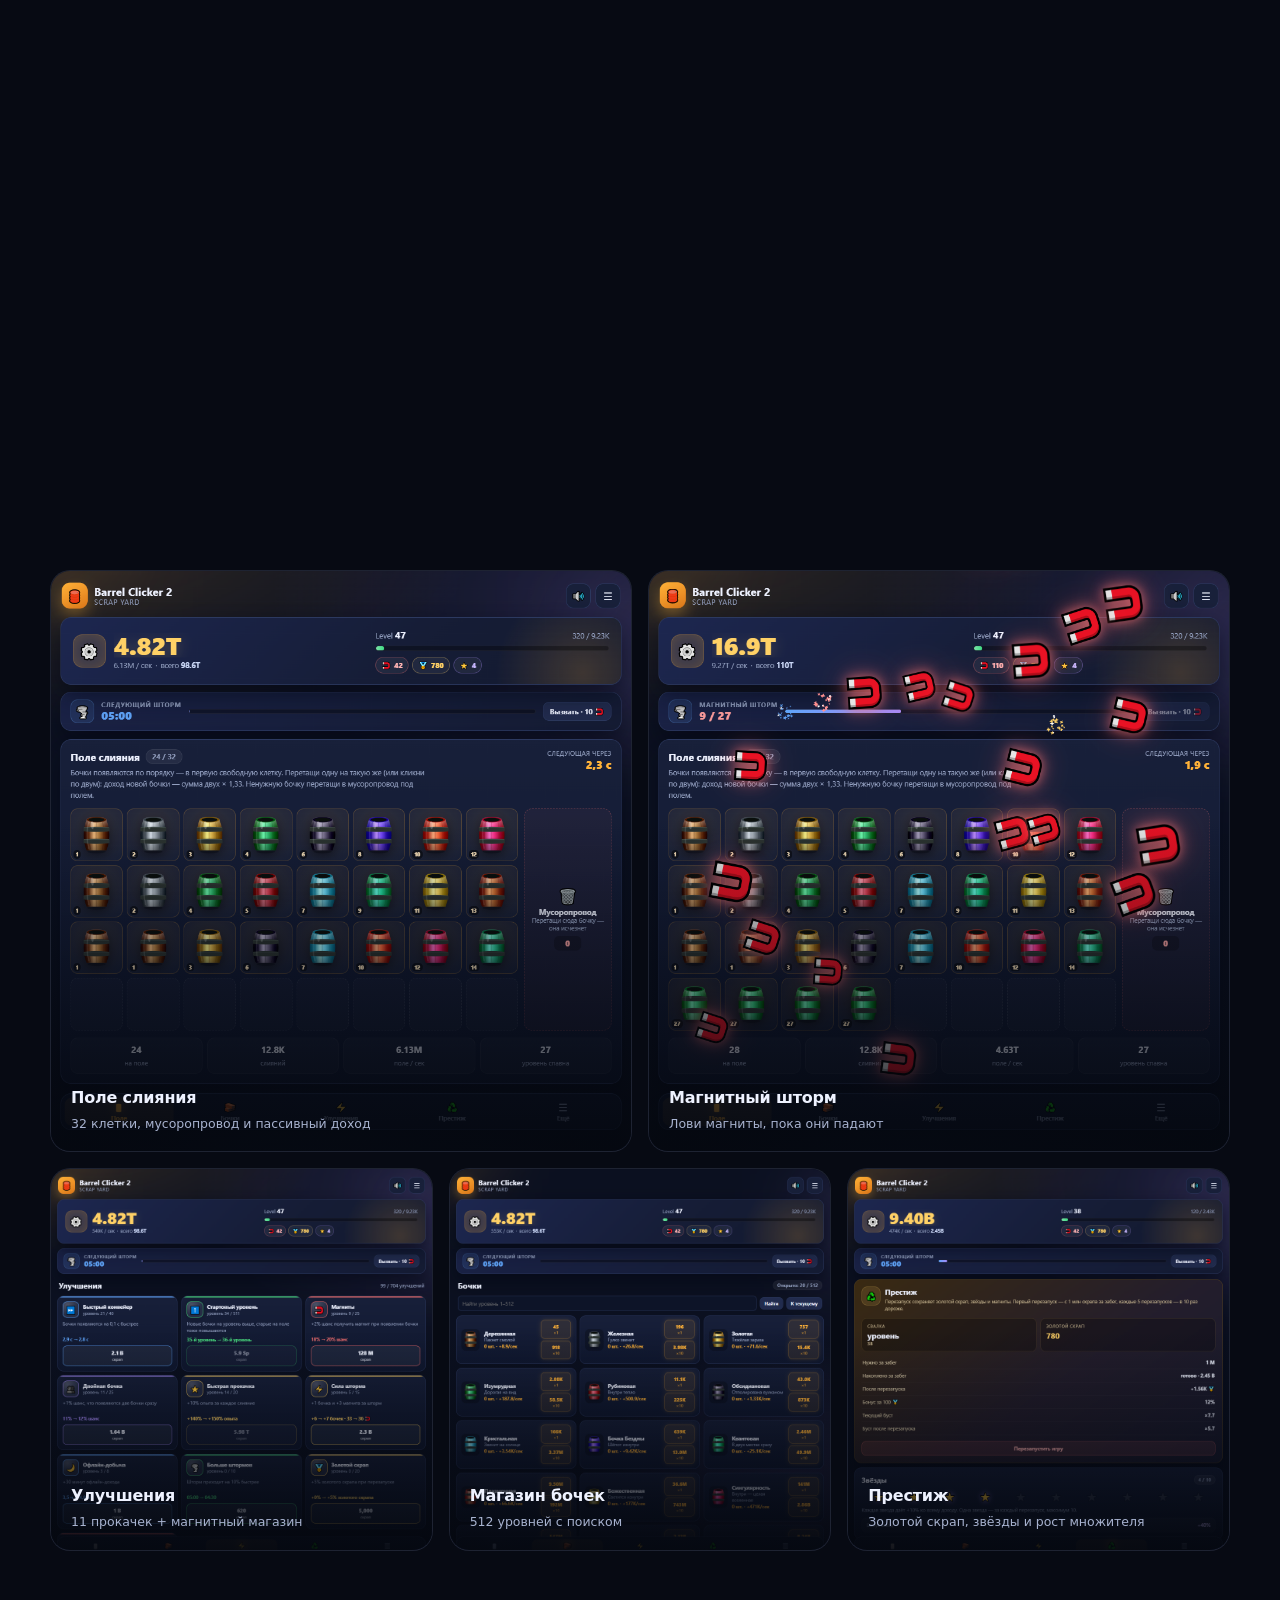
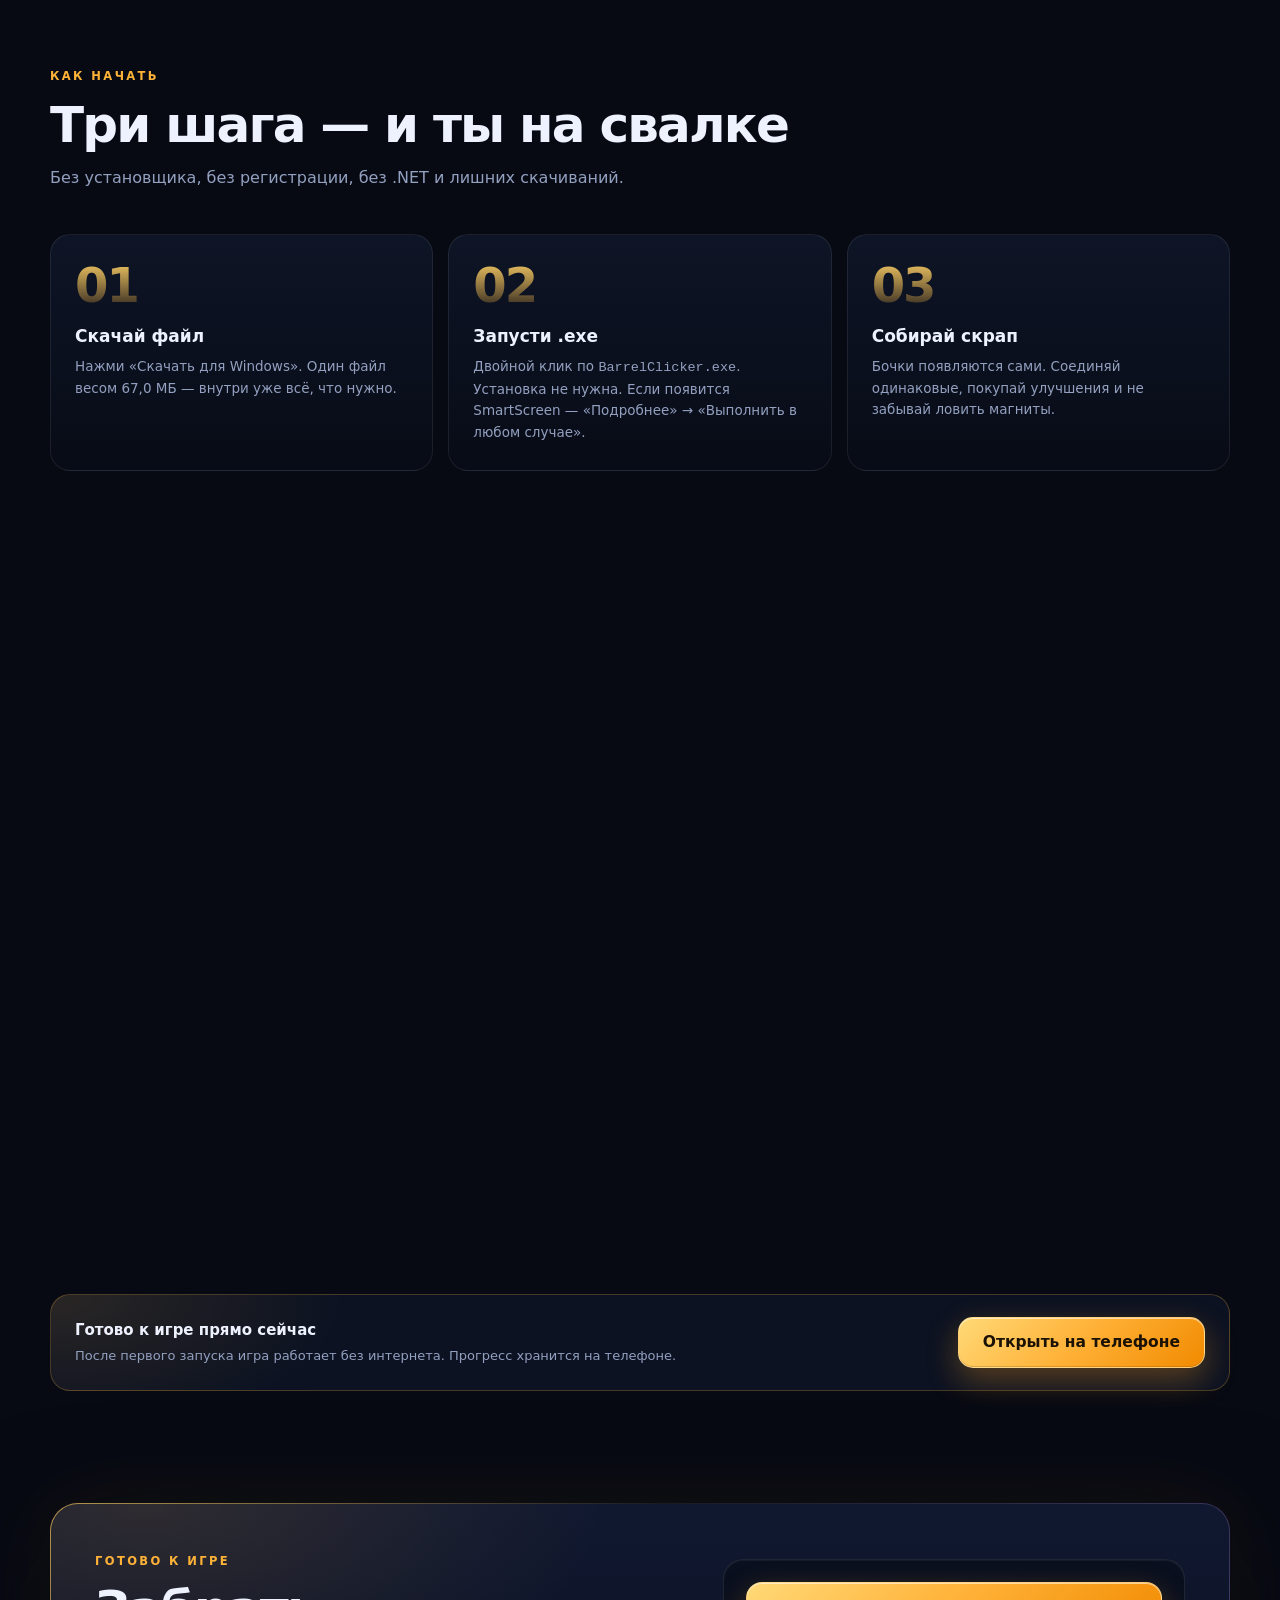
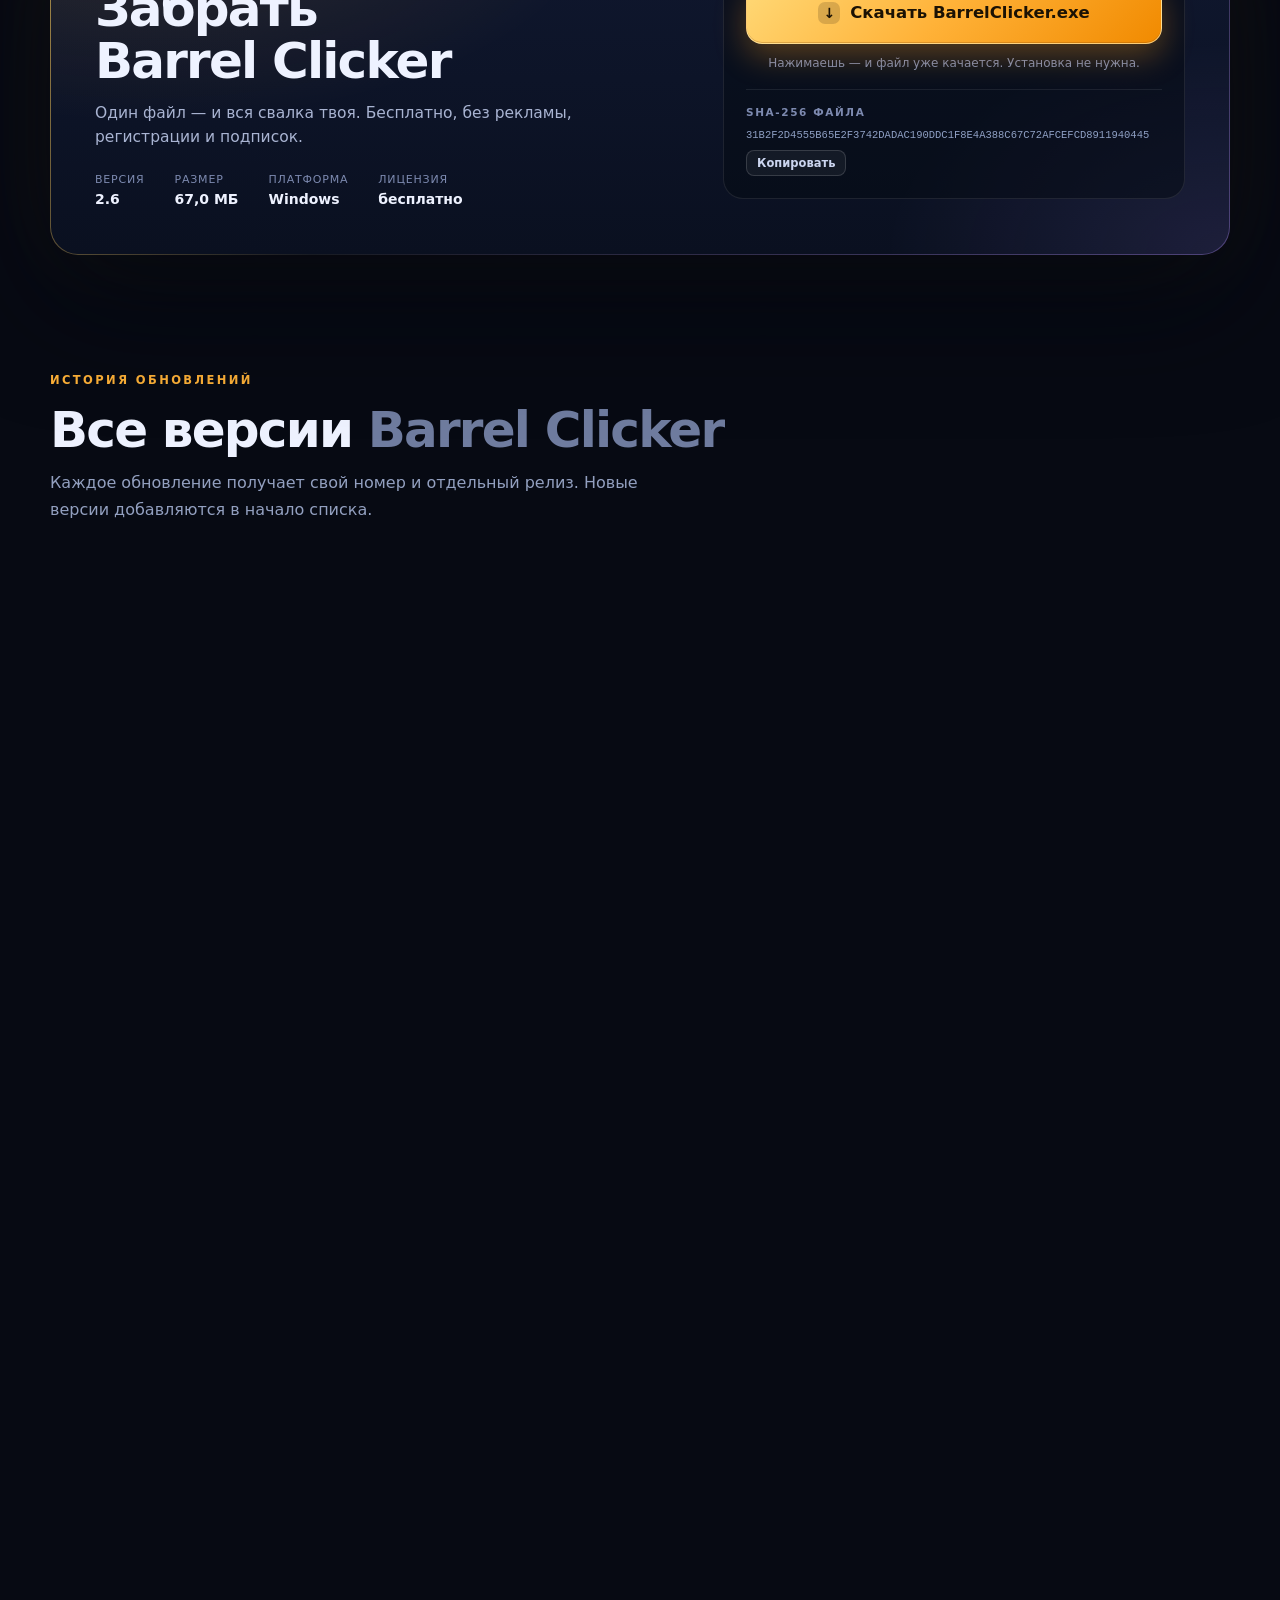
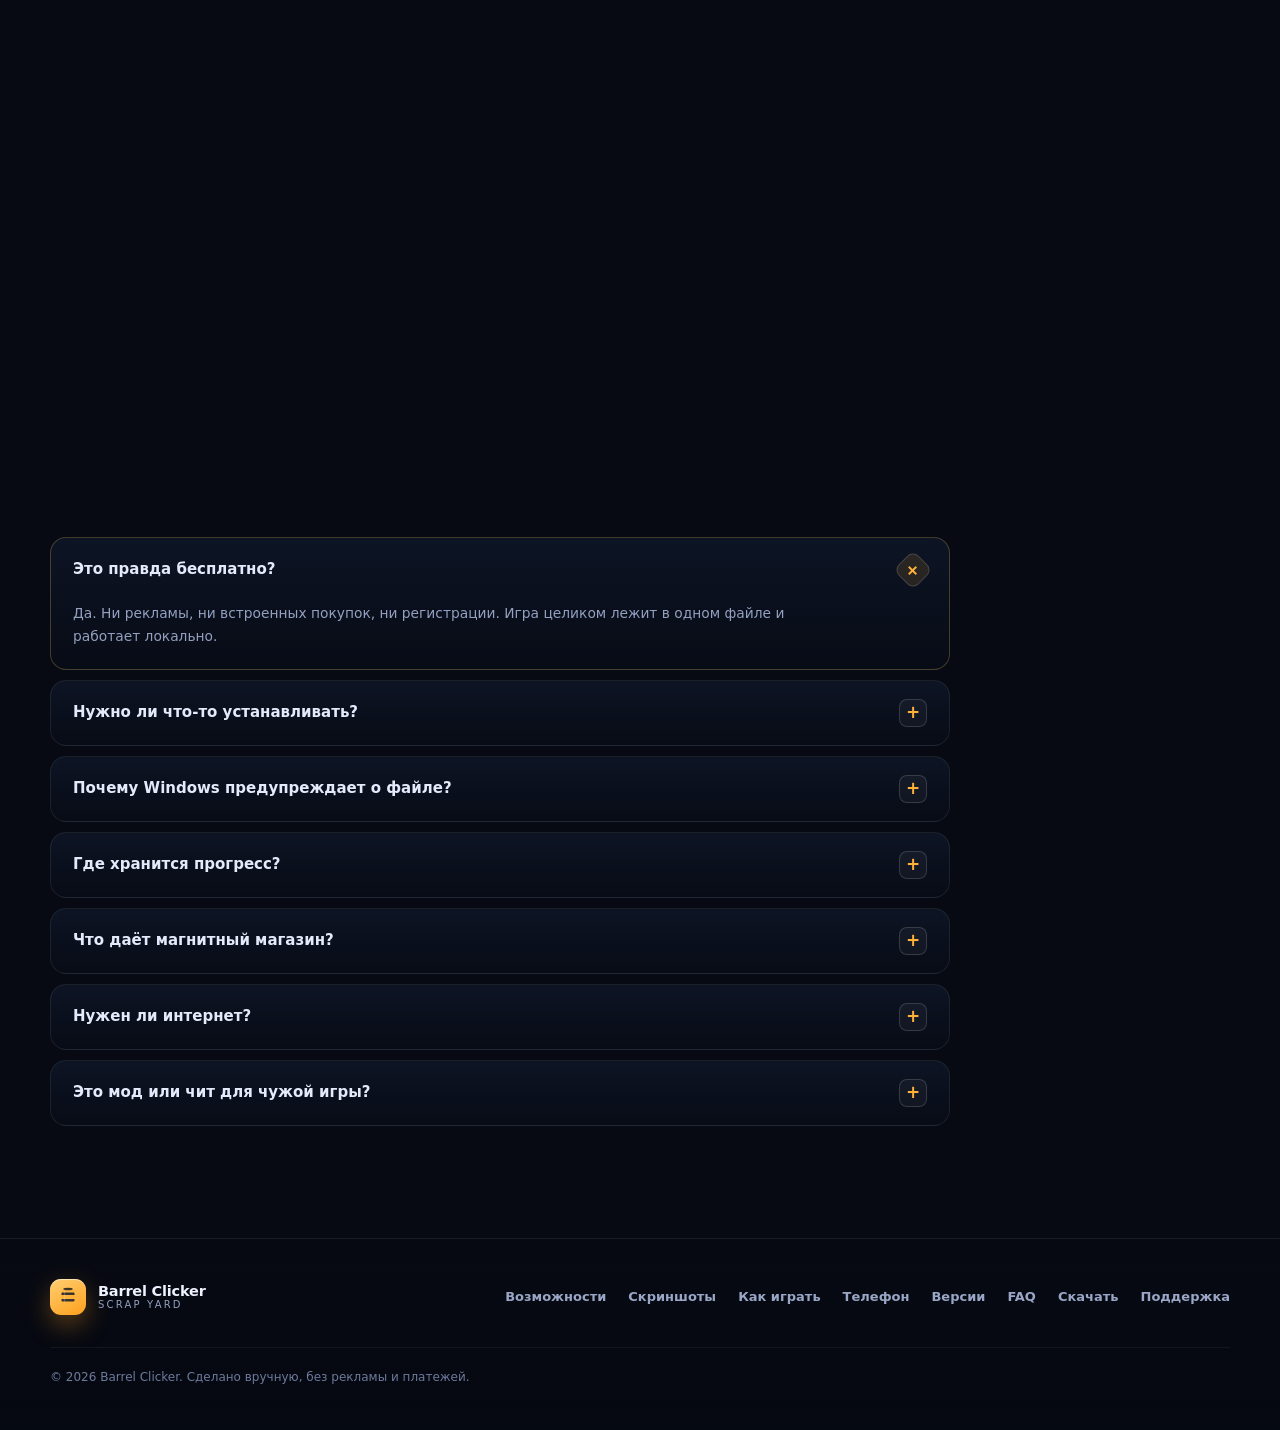
==== commit 5618640d: "v2.6: index.html" ====
--- a/index.html
+++ b/index.html
@@ -17,7 +17,7 @@
 <meta name="twitter:description" content="512 уровней, слияния, магнитный шторм, престиж и офлайн-доход. Бесплатно, одним файлом.">
 <meta name="twitter:image" content="assets/img/shot-field.png">
 <link rel="icon" href="assets/favicon.ico">
-<link rel="stylesheet" href="assets/style.css">
+<link rel="stylesheet" href="assets/style.css?v=20261113c">
 <script>
   document.documentElement.classList.add('js', 'reveal-armed');
   window.setTimeout(function () {
@@ -27,7 +27,7 @@
 <script>
   /* Если exe лежит не в download/BarrelClicker.exe (например, в GitHub Releases),
      впишите сюда прямую ссылку. Пустая строка = локальный файл. */
-  window.BC_DOWNLOAD_URL = "https://github.com/TheMrLimon/barrel-clicker/releases/download/v2.5/BarrelClicker.exe";
+  window.BC_DOWNLOAD_URL = "https://github.com/TheMrLimon/barrel-clicker/releases/download/v2.6/BarrelClicker.exe";
 </script>
 </head>
 <body>
@@ -123,7 +123,7 @@
       </ul>
 
       <div class="hero-meta">
-        <span class="meta-pill">v2.5</span>
+        <span class="meta-pill">v2.6</span>
         <span>Обновлено 13 ноября 2026</span>
       </div>
     </div>
@@ -356,7 +356,7 @@
           <p class="dl-lead">Один файл — и вся свалка твоя. Бесплатно, без рекламы, регистрации и подписок.</p>
 
           <ul class="dl-facts">
-            <li><span>Версия</span><b>2.5</b></li>
+            <li><span>Версия</span><b>2.6</b></li>
             <li><span>Размер</span><b>67,0 МБ</b></li>
             <li><span>Платформа</span><b>Windows</b></li>
             <li><span>Лицензия</span><b>бесплатно</b></li>
@@ -372,7 +372,7 @@
 
           <div class="hash">
             <span class="hash-label">SHA-256 файла</span>
-            <code id="shaValue">51A03FB09805F0623791758ECD75AD96EC74C48302DCDCE43365A4549420D5B4</code>
+            <code id="shaValue">31B2F2D4555B65E2F3742DADAC190DDC1F8E4A388C67C72AFCEFCD8911940445</code>
             <button class="copy-btn" id="copySha" type="button">Копировать</button>
           </div>
         </div>
@@ -472,6 +472,7 @@
       <a href="#versions">Версии</a>
       <a href="#faq">FAQ</a>
       <a href="#download">Скачать</a>
+      <a href="#support" data-support-open>Поддержка</a>
     </nav>
 
     <p class="copyright">© 2026 Barrel Clicker. Сделано вручную, без рекламы и платежей.</p>
@@ -491,6 +492,7 @@
   </div>
 </div>
 
-<script src="assets/site.js"></script>
+<script src="assets/site.js?v=20261113c"></script>
+<script src="assets/support.js?v=20261113c"></script>
 </body>
 </html>
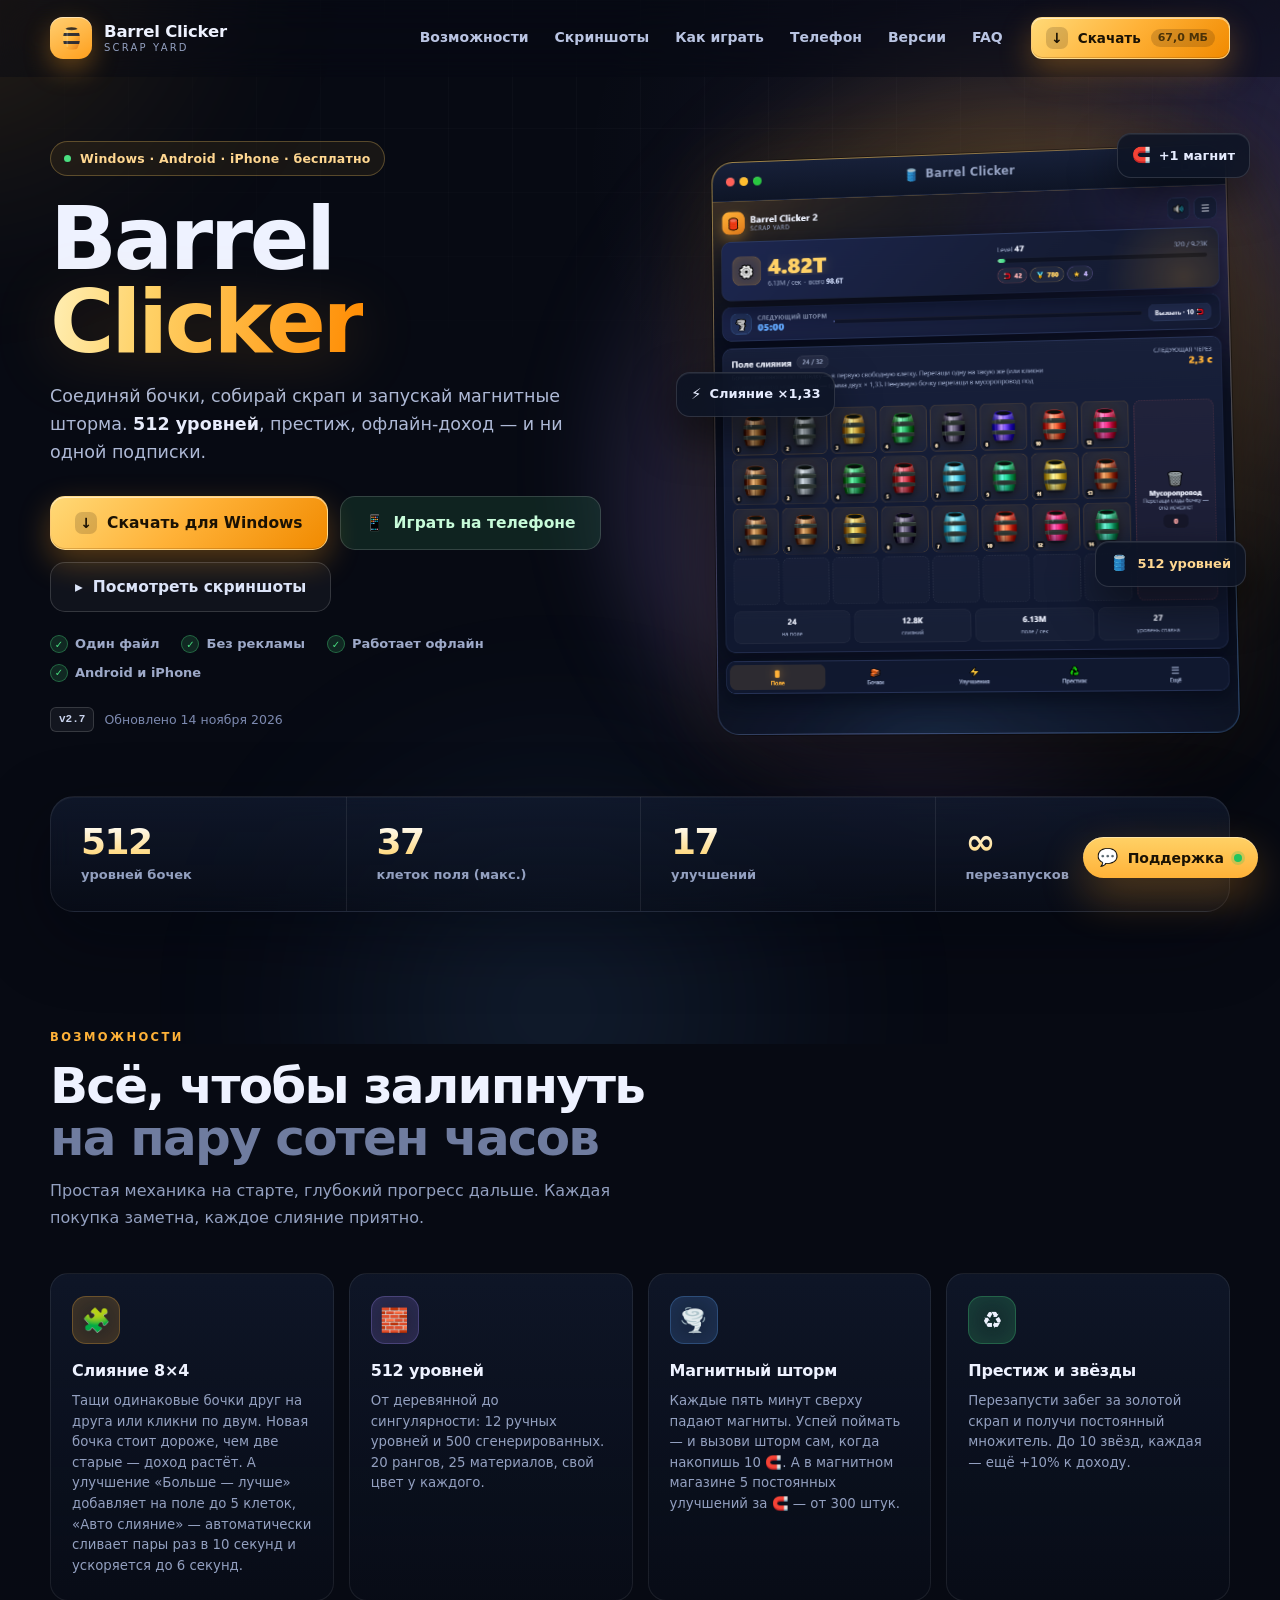
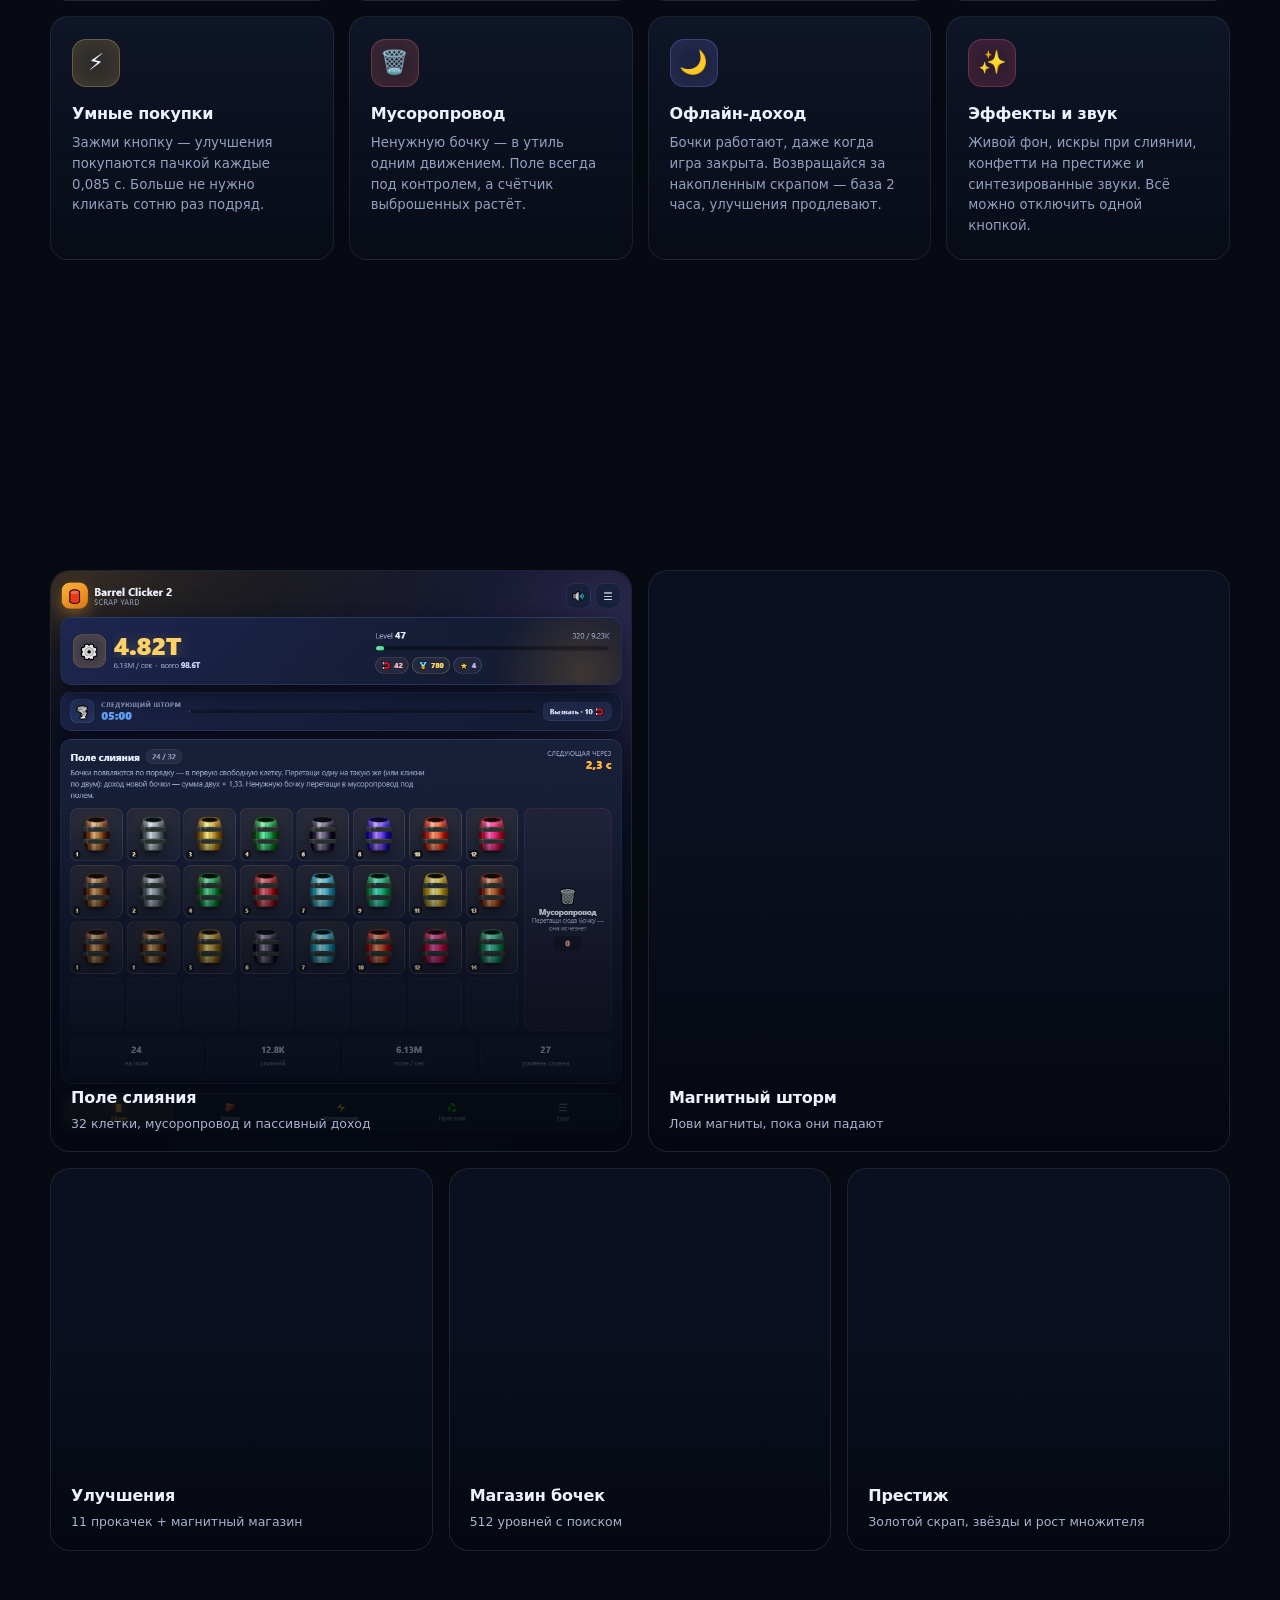
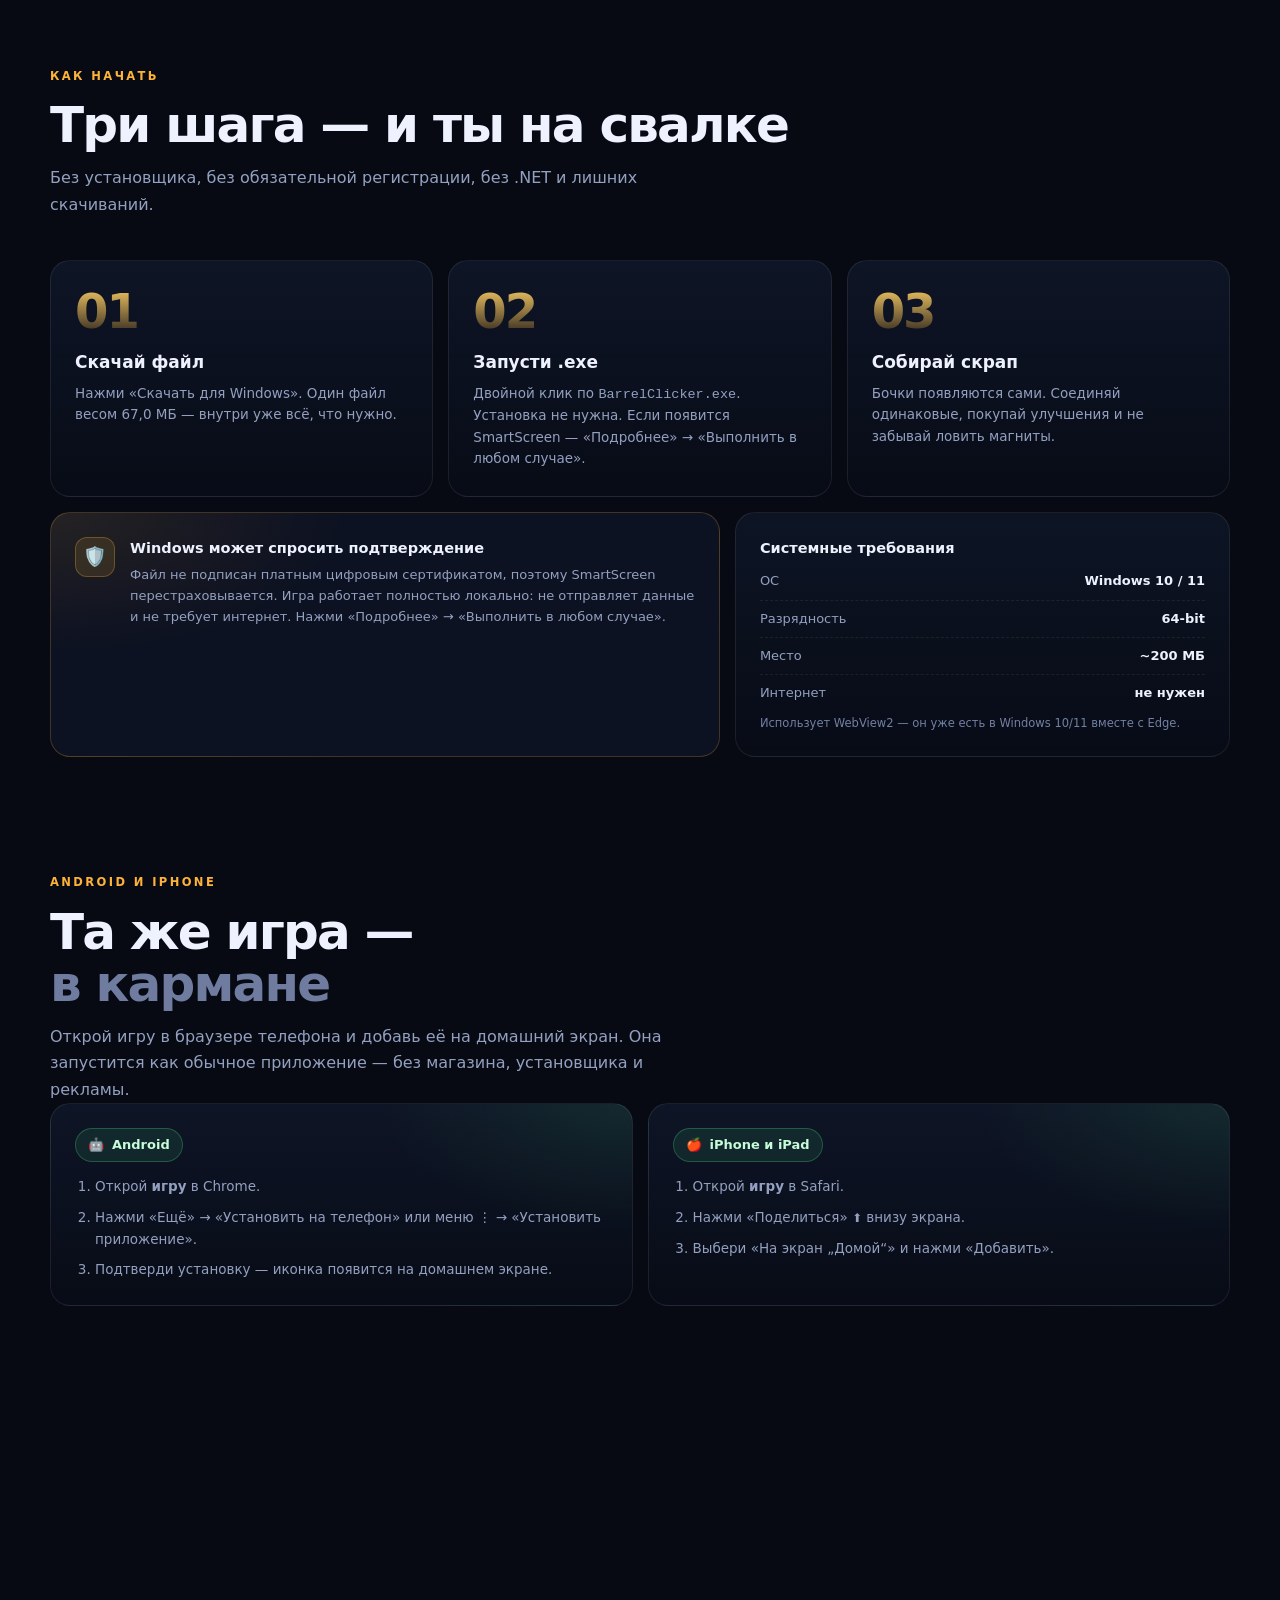
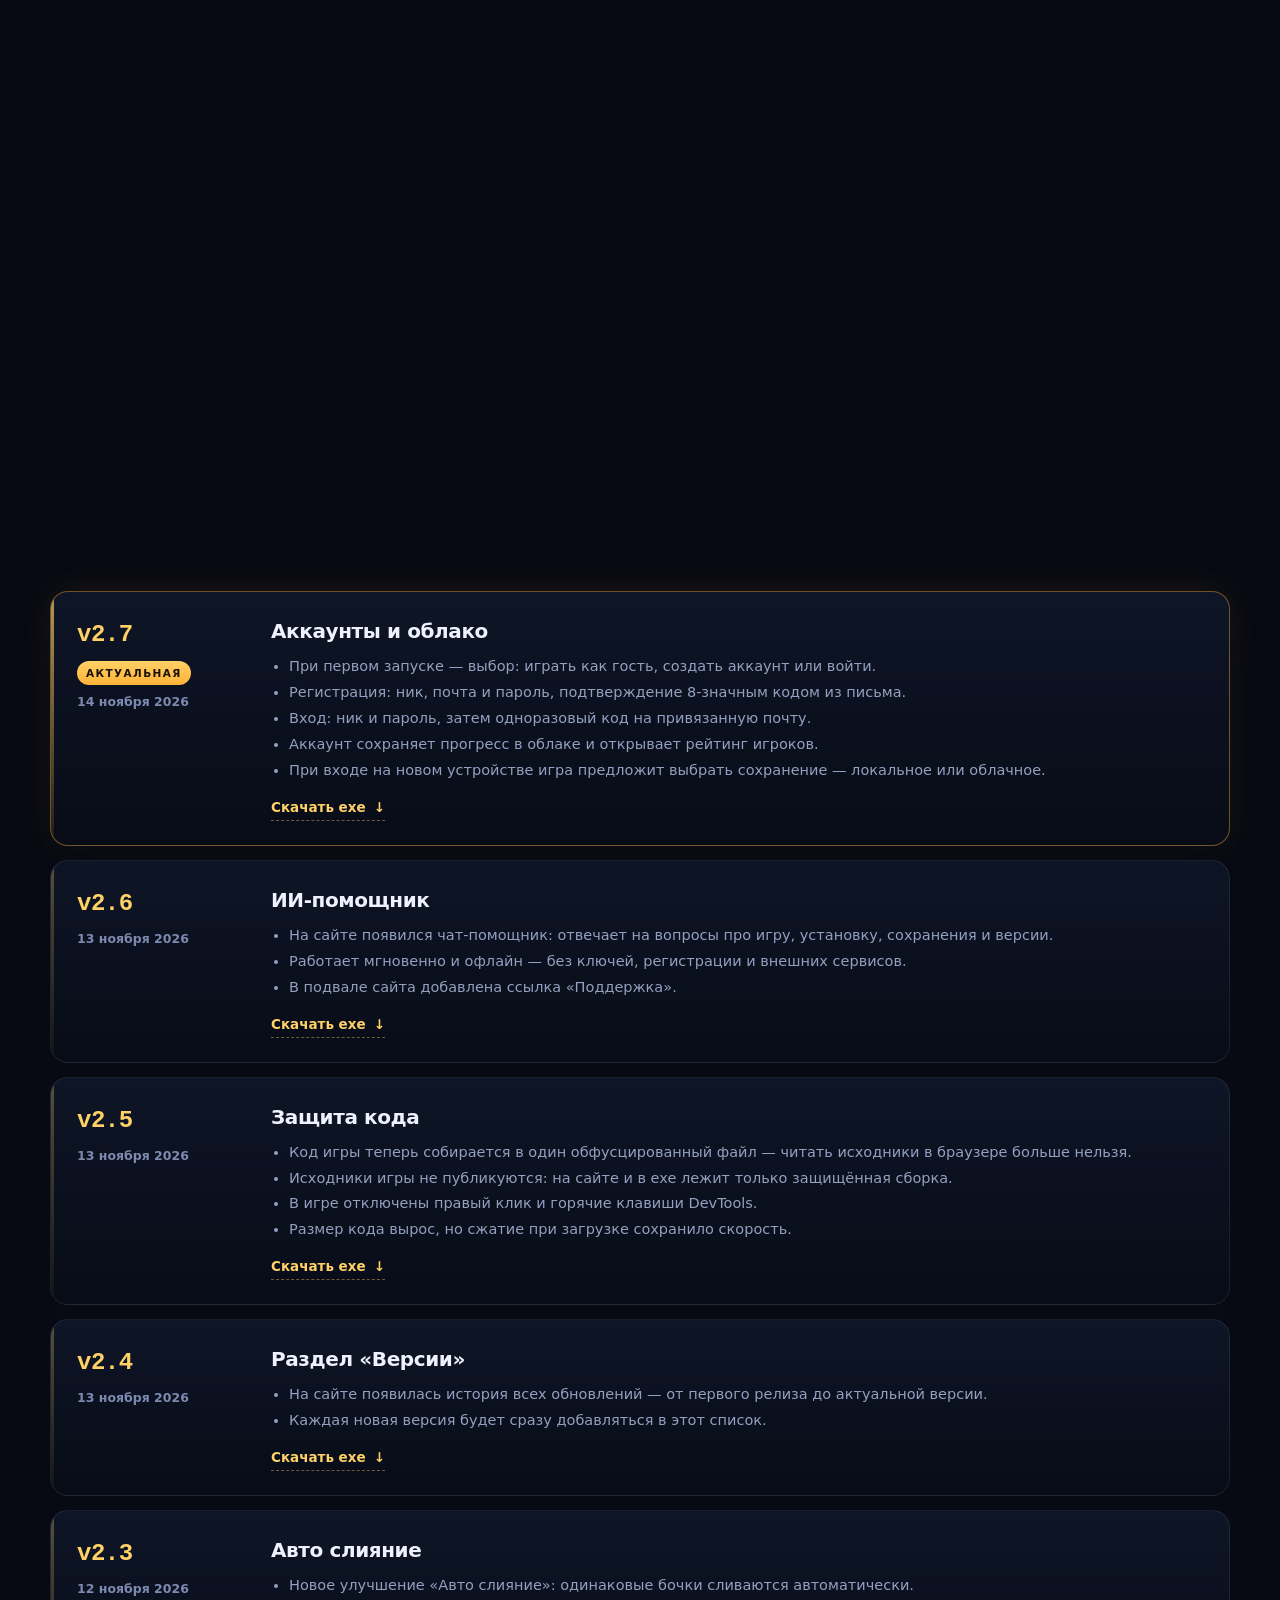
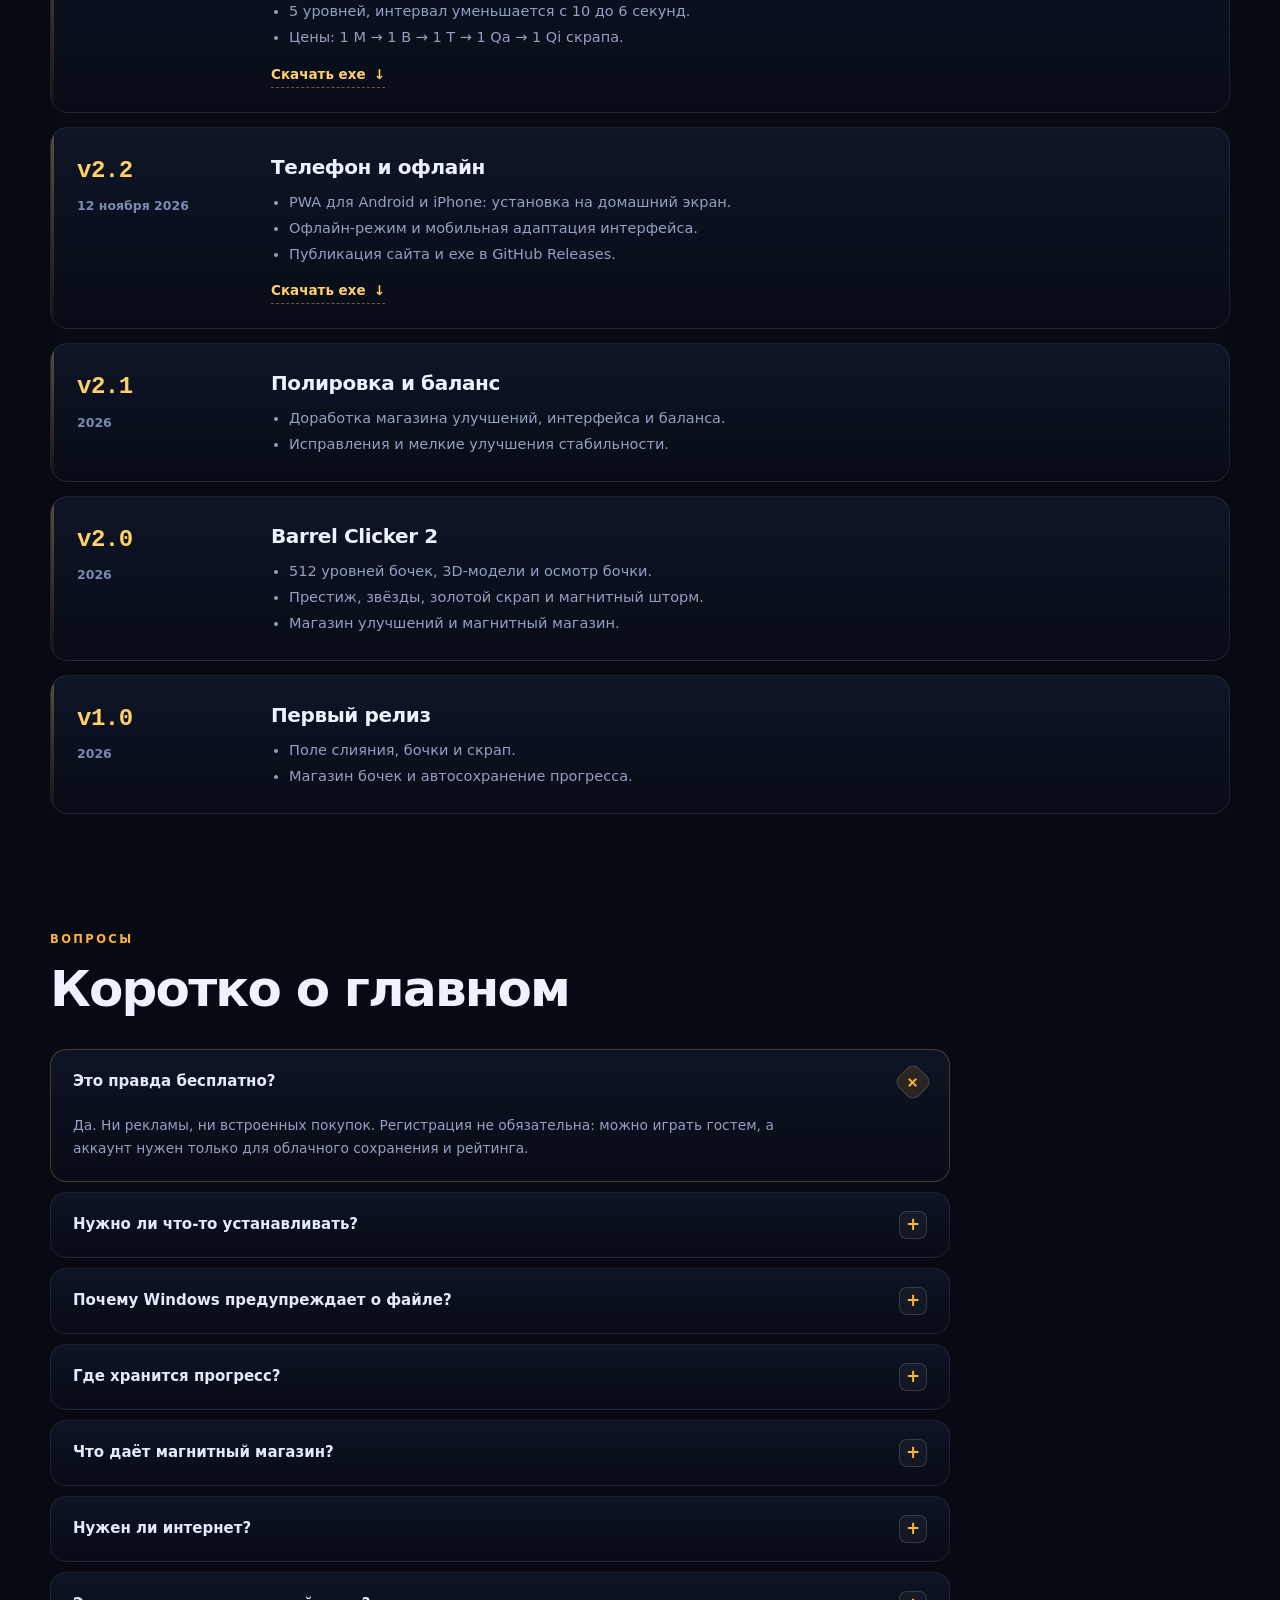
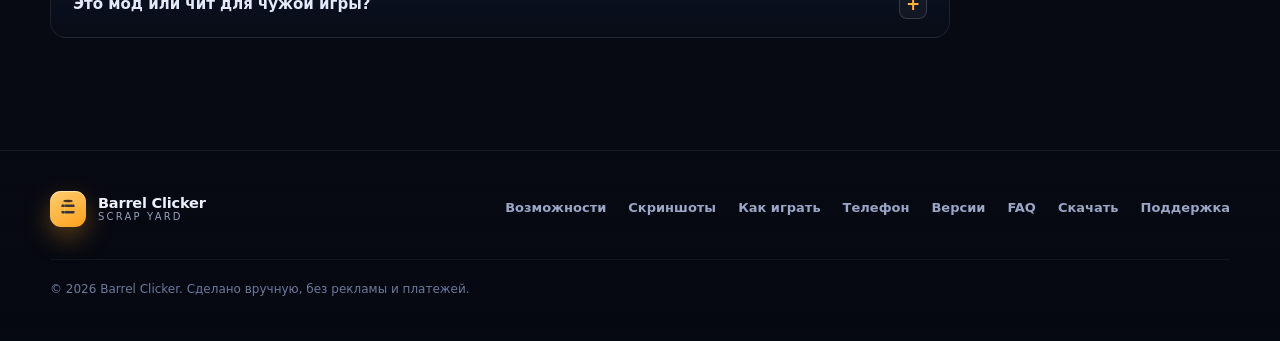
==== commit 0911aa43: "2.7: index.html" ====
--- a/index.html
+++ b/index.html
@@ -27,7 +27,7 @@
 <script>
   /* Если exe лежит не в download/BarrelClicker.exe (например, в GitHub Releases),
      впишите сюда прямую ссылку. Пустая строка = локальный файл. */
-  window.BC_DOWNLOAD_URL = "https://github.com/TheMrLimon/barrel-clicker/releases/download/v2.6/BarrelClicker.exe";
+  window.BC_DOWNLOAD_URL = "https://github.com/TheMrLimon/barrel-clicker/releases/download/v2.7/BarrelClicker.exe";
 </script>
 </head>
 <body>
@@ -123,8 +123,8 @@
       </ul>
 
       <div class="hero-meta">
-        <span class="meta-pill">v2.6</span>
-        <span>Обновлено 13 ноября 2026</span>
+        <span class="meta-pill">v2.7</span>
+        <span>Обновлено 14 ноября 2026</span>
       </div>
     </div>
 
@@ -266,7 +266,7 @@
     <div class="sec-head reveal">
       <span class="kicker">Как начать</span>
       <h2>Три шага — и ты на свалке</h2>
-      <p>Без установщика, без регистрации, без .NET и лишних скачиваний.</p>
+      <p>Без установщика, без обязательной регистрации, без .NET и лишних скачиваний.</p>
     </div>
 
     <div class="steps">
@@ -353,11 +353,11 @@
         <div class="dl-copy">
           <span class="kicker">Готово к игре</span>
           <h2>Забрать Barrel Clicker</h2>
-          <p class="dl-lead">Один файл — и вся свалка твоя. Бесплатно, без рекламы, регистрации и подписок.</p>
+          <p class="dl-lead">Один файл — и вся свалка твоя. Бесплатно, без рекламы и подписок. Аккаунт — по желанию.</p>
 
           <ul class="dl-facts">
-            <li><span>Версия</span><b>2.6</b></li>
-            <li><span>Размер</span><b>67,0 МБ</b></li>
+            <li><span>Версия</span><b>2.7</b></li>
+            <li><span>Размер</span><b>67,1 МБ</b></li>
             <li><span>Платформа</span><b>Windows</b></li>
             <li><span>Лицензия</span><b>бесплатно</b></li>
           </ul>
@@ -372,7 +372,7 @@
 
           <div class="hash">
             <span class="hash-label">SHA-256 файла</span>
-            <code id="shaValue">31B2F2D4555B65E2F3742DADAC190DDC1F8E4A388C67C72AFCEFCD8911940445</code>
+            <code id="shaValue">D425A3415512B49D67436C0FE725C5E080D20C00D8CFC07015BFD42F497CF54F</code>
             <button class="copy-btn" id="copySha" type="button">Копировать</button>
           </div>
         </div>
@@ -401,7 +401,7 @@
     <div class="faq-list reveal">
       <details class="faq-item" open>
         <summary>Это правда бесплатно?</summary>
-        <div class="faq-body">Да. Ни рекламы, ни встроенных покупок, ни регистрации. Игра целиком лежит в одном файле и работает локально.</div>
+        <div class="faq-body">Да. Ни рекламы, ни встроенных покупок. Регистрация не обязательна: можно играть гостем, а аккаунт нужен только для облачного сохранения и рейтинга.</div>
       </details>
 
       <details class="faq-item">
--- a/assets/style.css
+++ b/assets/style.css
@@ -1274,6 +1274,293 @@
   border-bottom-color: rgba(255, 255, 255, 0.5);
 }
 
+/* ---------------- support chat ---------------- */
+
+.support {
+  position: fixed;
+  right: 22px;
+  bottom: 22px;
+  z-index: 90;
+}
+
+.support-fab {
+  display: inline-flex;
+  align-items: center;
+  gap: 10px;
+  padding: 12px 16px 12px 14px;
+  border: 0;
+  border-radius: 999px;
+  background: linear-gradient(180deg, #ffd166, #ffb238);
+  color: #1a1204;
+  font-family: inherit;
+  font-size: 14px;
+  font-weight: 800;
+  cursor: pointer;
+  box-shadow: 0 18px 45px rgba(255, 159, 28, 0.32), inset 0 1px 0 rgba(255, 255, 255, 0.4);
+  transition: transform 0.18s, box-shadow 0.18s;
+}
+
+.support-fab:hover {
+  transform: translateY(-2px);
+  box-shadow: 0 22px 55px rgba(255, 159, 28, 0.45), inset 0 1px 0 rgba(255, 255, 255, 0.4);
+}
+
+.support-fab-ico { font-size: 17px; line-height: 1; }
+
+.support-fab-dot {
+  width: 8px;
+  height: 8px;
+  border-radius: 50%;
+  background: #22c55e;
+  box-shadow: 0 0 0 3px rgba(34, 197, 94, 0.22);
+}
+
+.support-panel {
+  position: absolute;
+  right: 0;
+  bottom: 68px;
+  display: flex;
+  flex-direction: column;
+  width: 388px;
+  max-height: min(580px, calc(100vh - 140px));
+  overflow: hidden;
+  border-radius: 20px;
+  border: 1px solid var(--line-2);
+  background: #0b1222;
+  box-shadow: 0 34px 90px rgba(2, 5, 14, 0.72);
+  animation: support-pop 0.22s cubic-bezier(0.2, 0.8, 0.2, 1);
+}
+
+.support-panel[hidden] { display: none; }
+
+@keyframes support-pop {
+  from { opacity: 0; transform: translateY(12px) scale(0.98); }
+  to { opacity: 1; transform: none; }
+}
+
+.support-head {
+  display: flex;
+  align-items: center;
+  gap: 11px;
+  padding: 13px 14px;
+  border-bottom: 1px solid var(--line);
+  background: linear-gradient(180deg, rgba(255, 178, 56, 0.13), rgba(255, 178, 56, 0.03));
+}
+
+.support-avatar {
+  display: grid;
+  place-items: center;
+  width: 38px;
+  height: 38px;
+  border-radius: 12px;
+  font-size: 19px;
+  background: linear-gradient(150deg, #ffcf72, #ff9f1c);
+  box-shadow: inset 0 1px 0 rgba(255, 255, 255, 0.4);
+  flex: 0 0 auto;
+}
+
+.support-title { display: flex; flex-direction: column; gap: 2px; min-width: 0; }
+.support-title b { font-size: 14px; letter-spacing: -0.2px; }
+
+.support-title span {
+  display: inline-flex;
+  align-items: center;
+  gap: 6px;
+  color: var(--dim);
+  font-size: 11.5px;
+  font-weight: 600;
+}
+
+.support-online {
+  width: 6px;
+  height: 6px;
+  border-radius: 50%;
+  background: #22c55e;
+  box-shadow: 0 0 0 3px rgba(34, 197, 94, 0.18);
+}
+
+.support-close {
+  margin-left: auto;
+  width: 30px;
+  height: 30px;
+  border-radius: 9px;
+  border: 1px solid var(--line);
+  background: rgba(255, 255, 255, 0.04);
+  color: #cbd5ef;
+  font-size: 13px;
+  cursor: pointer;
+  transition: 0.18s;
+}
+
+.support-close:hover { background: rgba(255, 255, 255, 0.1); color: #fff; }
+
+.support-log {
+  display: flex;
+  flex-direction: column;
+  gap: 10px;
+  flex: 1;
+  min-height: 180px;
+  overflow-y: auto;
+  padding: 14px;
+  overscroll-behavior: contain;
+  scrollbar-width: thin;
+}
+
+.support-msg {
+  display: flex;
+  align-items: flex-end;
+  gap: 8px;
+  font-size: 13.5px;
+  line-height: 1.55;
+}
+
+.support-msg-user { flex-direction: row-reverse; }
+
+.support-msg-avatar {
+  display: grid;
+  place-items: center;
+  width: 26px;
+  height: 26px;
+  border-radius: 8px;
+  background: rgba(255, 255, 255, 0.06);
+  font-size: 13px;
+  flex: 0 0 auto;
+}
+
+.support-msg-user .support-msg-avatar { background: rgba(255, 178, 56, 0.18); }
+
+.support-bubble {
+  max-width: 84%;
+  padding: 9px 12px;
+  border-radius: 14px;
+  background: rgba(255, 255, 255, 0.055);
+  color: #dfe6f7;
+  word-break: break-word;
+}
+
+.support-msg-bot .support-bubble {
+  border: 1px solid rgba(255, 178, 56, 0.16);
+  background: rgba(255, 178, 56, 0.08);
+}
+
+.support-msg-user .support-bubble {
+  background: linear-gradient(180deg, #ffd166, #ffb238);
+  color: #1a1204;
+  font-weight: 600;
+}
+
+.support-bubble a {
+  color: var(--gold);
+  text-decoration: underline;
+  text-underline-offset: 2px;
+}
+
+.support-msg-user .support-bubble a { color: #3d2a05; }
+
+.support-bubble code {
+  font-size: 11.5px;
+  padding: 1px 5px;
+  border-radius: 5px;
+  background: rgba(0, 0, 0, 0.35);
+}
+
+.support-typing .support-bubble {
+  display: inline-flex;
+  gap: 4px;
+  align-items: center;
+  padding: 12px 14px;
+}
+
+.support-typing i {
+  width: 6px;
+  height: 6px;
+  border-radius: 50%;
+  background: var(--gold);
+  opacity: 0.4;
+  animation: support-blink 1.1s infinite;
+}
+
+.support-typing i:nth-child(2) { animation-delay: 0.15s; }
+.support-typing i:nth-child(3) { animation-delay: 0.3s; }
+
+@keyframes support-blink {
+  0%, 60%, 100% { opacity: 0.25; transform: translateY(0); }
+  30% { opacity: 1; transform: translateY(-2px); }
+}
+
+.support-chips {
+  display: flex;
+  flex-wrap: wrap;
+  gap: 7px;
+  padding: 0 14px 10px;
+}
+
+.support-chips[hidden] { display: none; }
+
+.support-chip {
+  padding: 6px 11px;
+  border-radius: 999px;
+  border: 1px solid rgba(255, 178, 56, 0.28);
+  background: rgba(255, 178, 56, 0.07);
+  color: #ffdca0;
+  font-family: inherit;
+  font-size: 12px;
+  font-weight: 600;
+  cursor: pointer;
+  transition: 0.16s;
+}
+
+.support-chip:hover { background: rgba(255, 178, 56, 0.16); color: #fff; }
+
+.support-form {
+  display: flex;
+  gap: 8px;
+  padding: 10px 12px;
+  border-top: 1px solid var(--line);
+  background: rgba(7, 10, 19, 0.55);
+}
+
+.support-input {
+  flex: 1;
+  min-width: 0;
+  padding: 10px 12px;
+  border-radius: 12px;
+  border: 1px solid var(--line-2);
+  background: rgba(255, 255, 255, 0.05);
+  color: #fff;
+  font-family: inherit;
+  font-size: 13.5px;
+  outline: none;
+  transition: border-color 0.16s;
+}
+
+.support-input::placeholder { color: #7d8ab0; }
+.support-input:focus { border-color: rgba(255, 209, 102, 0.5); }
+
+.support-send {
+  width: 40px;
+  height: 40px;
+  flex: 0 0 auto;
+  border: 0;
+  border-radius: 12px;
+  background: linear-gradient(180deg, #ffd166, #ffb238);
+  color: #1a1204;
+  font-size: 17px;
+  font-weight: 900;
+  cursor: pointer;
+  transition: transform 0.15s;
+}
+
+.support-send:hover { transform: translateY(-1px); }
+
+.support-foot {
+  margin: 0;
+  padding: 0 14px 10px;
+  color: #66739a;
+  font-size: 10.5px;
+  text-align: center;
+}
+
 /* ---------------- faq ---------------- */
 
 .faq-list {
@@ -1589,6 +1876,18 @@
   .version-badge { font-size: 21px; }
   .version-body h3 { font-size: 18px; }
 
+  .support { right: 12px; bottom: 12px; left: 12px; display: flex; justify-content: flex-end; }
+  .support-fab { margin-left: auto; }
+
+  .support-panel {
+    position: fixed;
+    left: 12px;
+    right: 12px;
+    bottom: 76px;
+    width: auto;
+    max-height: calc(100vh - 108px);
+  }
+
   .footer-nav { margin-left: 0; }
 }
 
@@ -1602,6 +1901,11 @@
   .eyebrow { font-size: 11px; padding: 6px 10px; }
   .float-chip { display: none; }
 
+  .support-fab { padding: 14px; width: 54px; height: 54px; justify-content: center; gap: 6px; }
+  .support-fab-text { display: none; }
+  .support-msg { font-size: 13px; }
+  .support-bubble { max-width: 88%; }
+
   .lb-prev { left: 10px; }
   .lb-next { right: 10px; }
   .lb-close { top: 12px; right: 12px; }
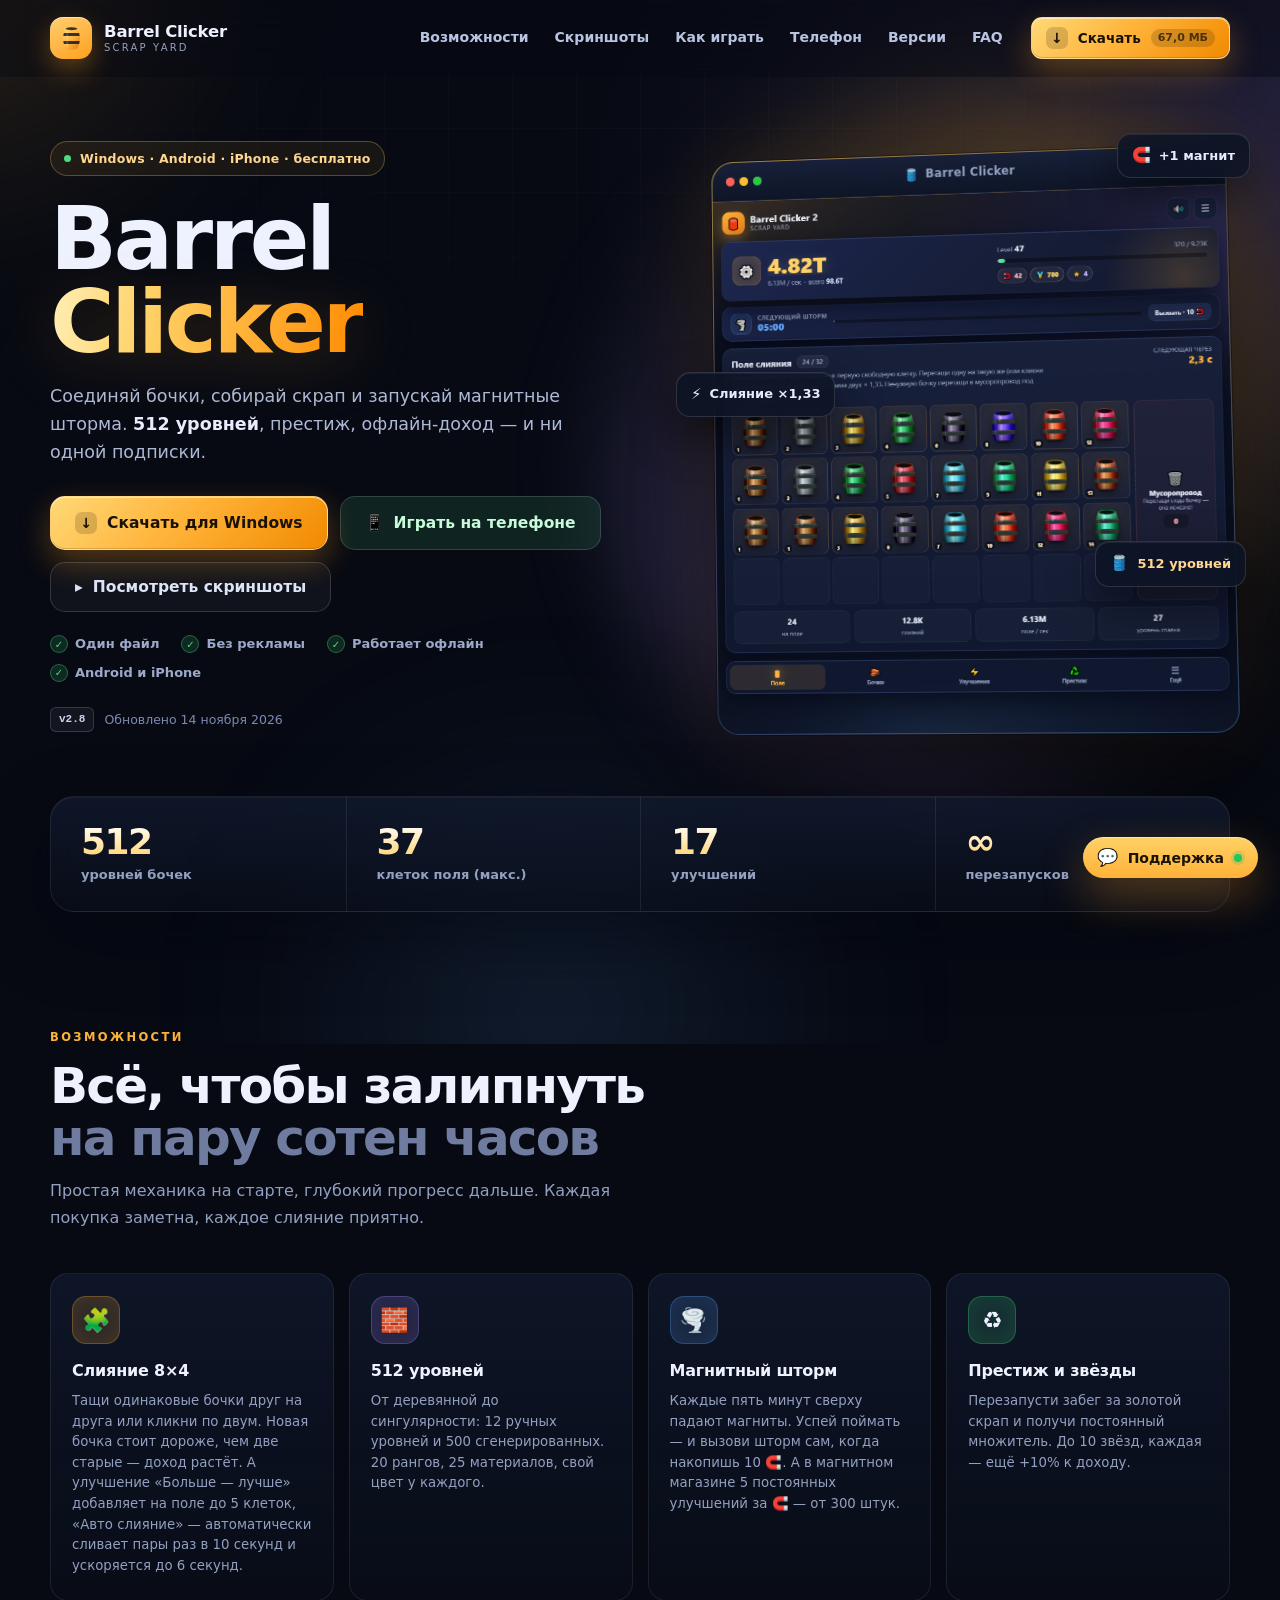
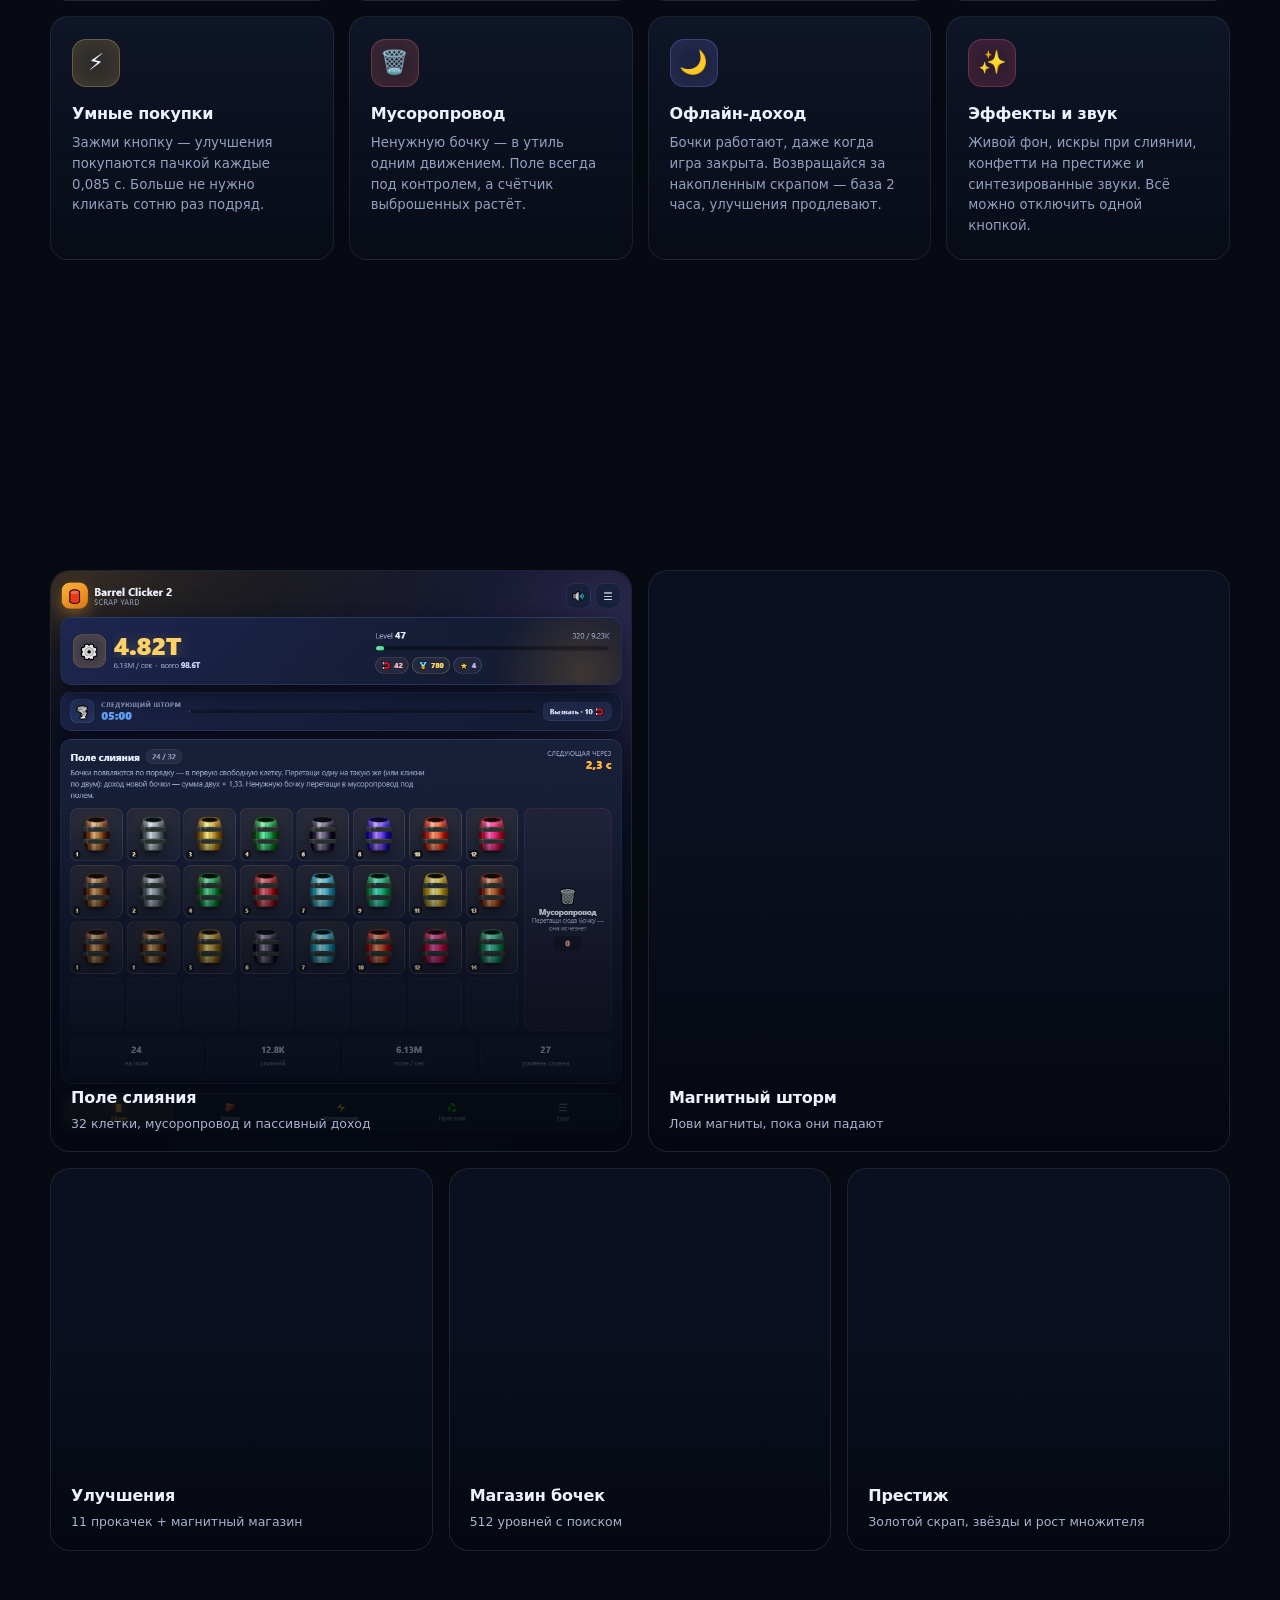
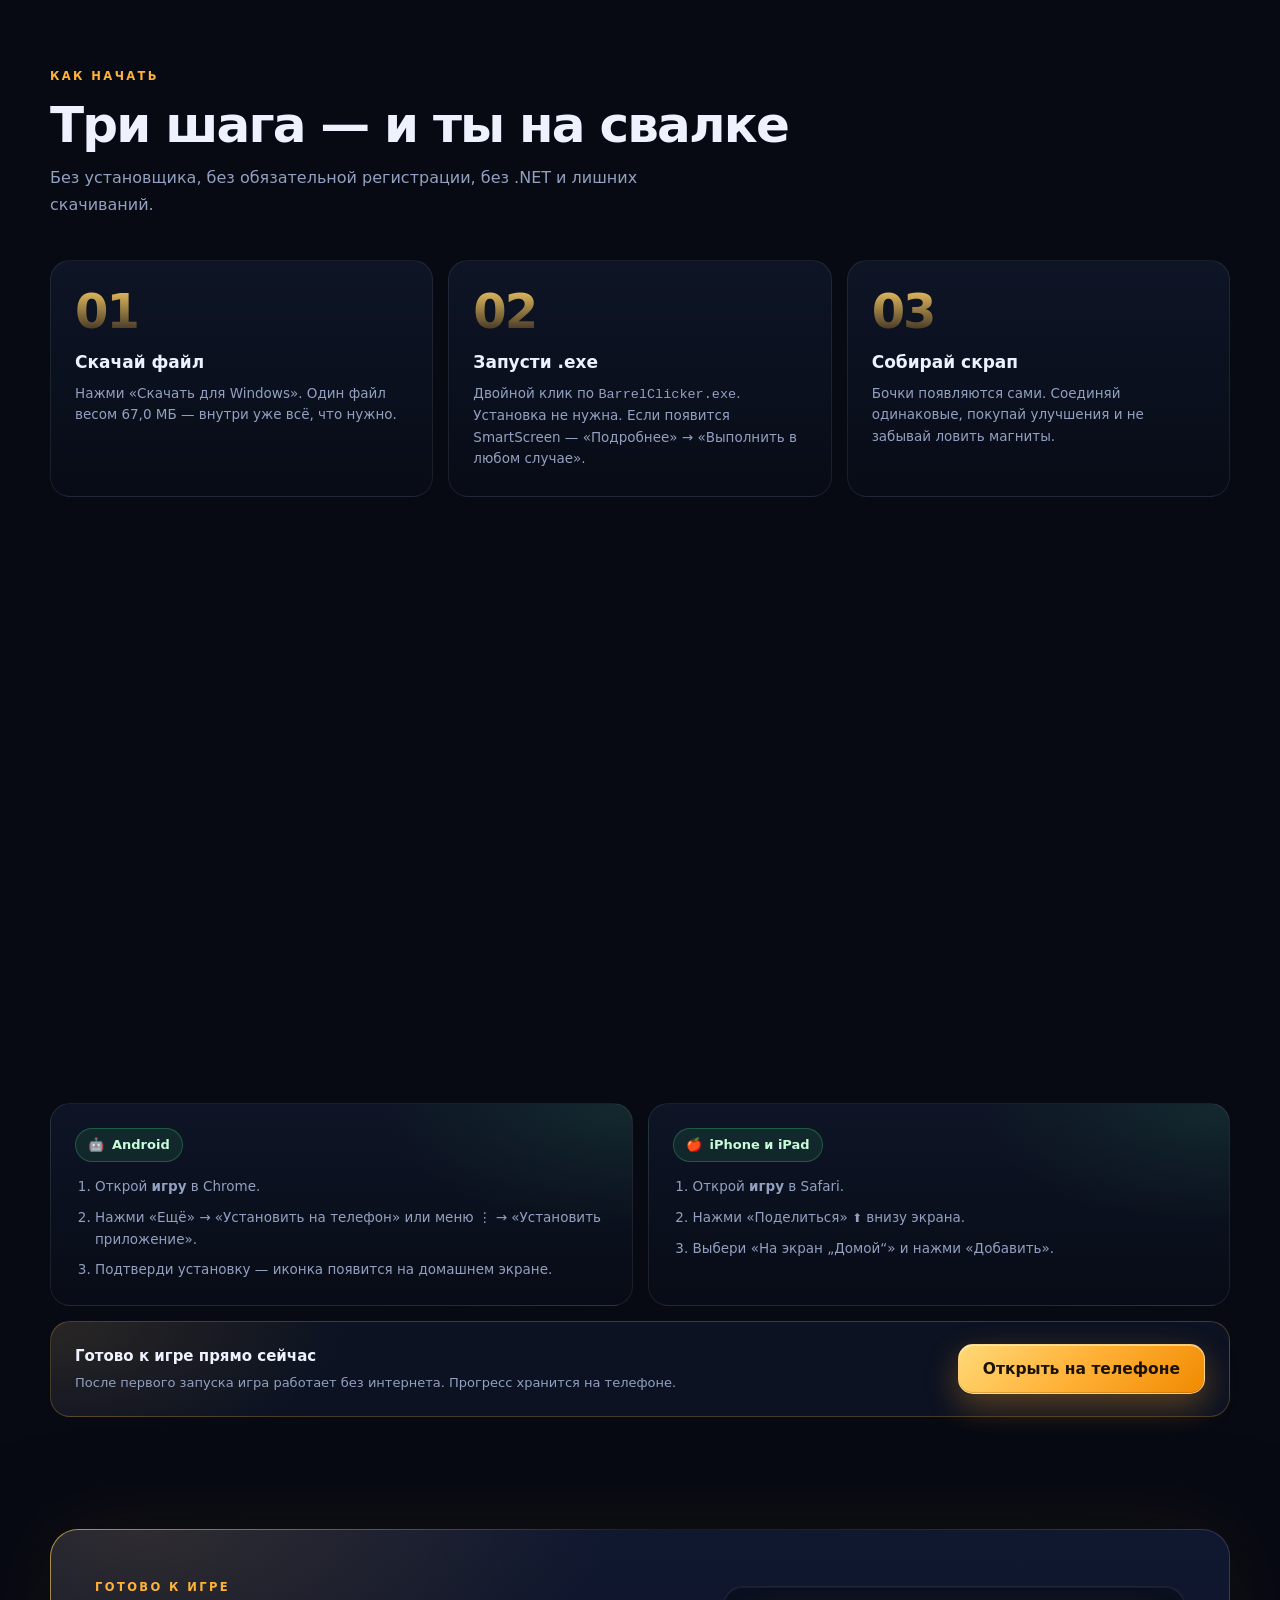
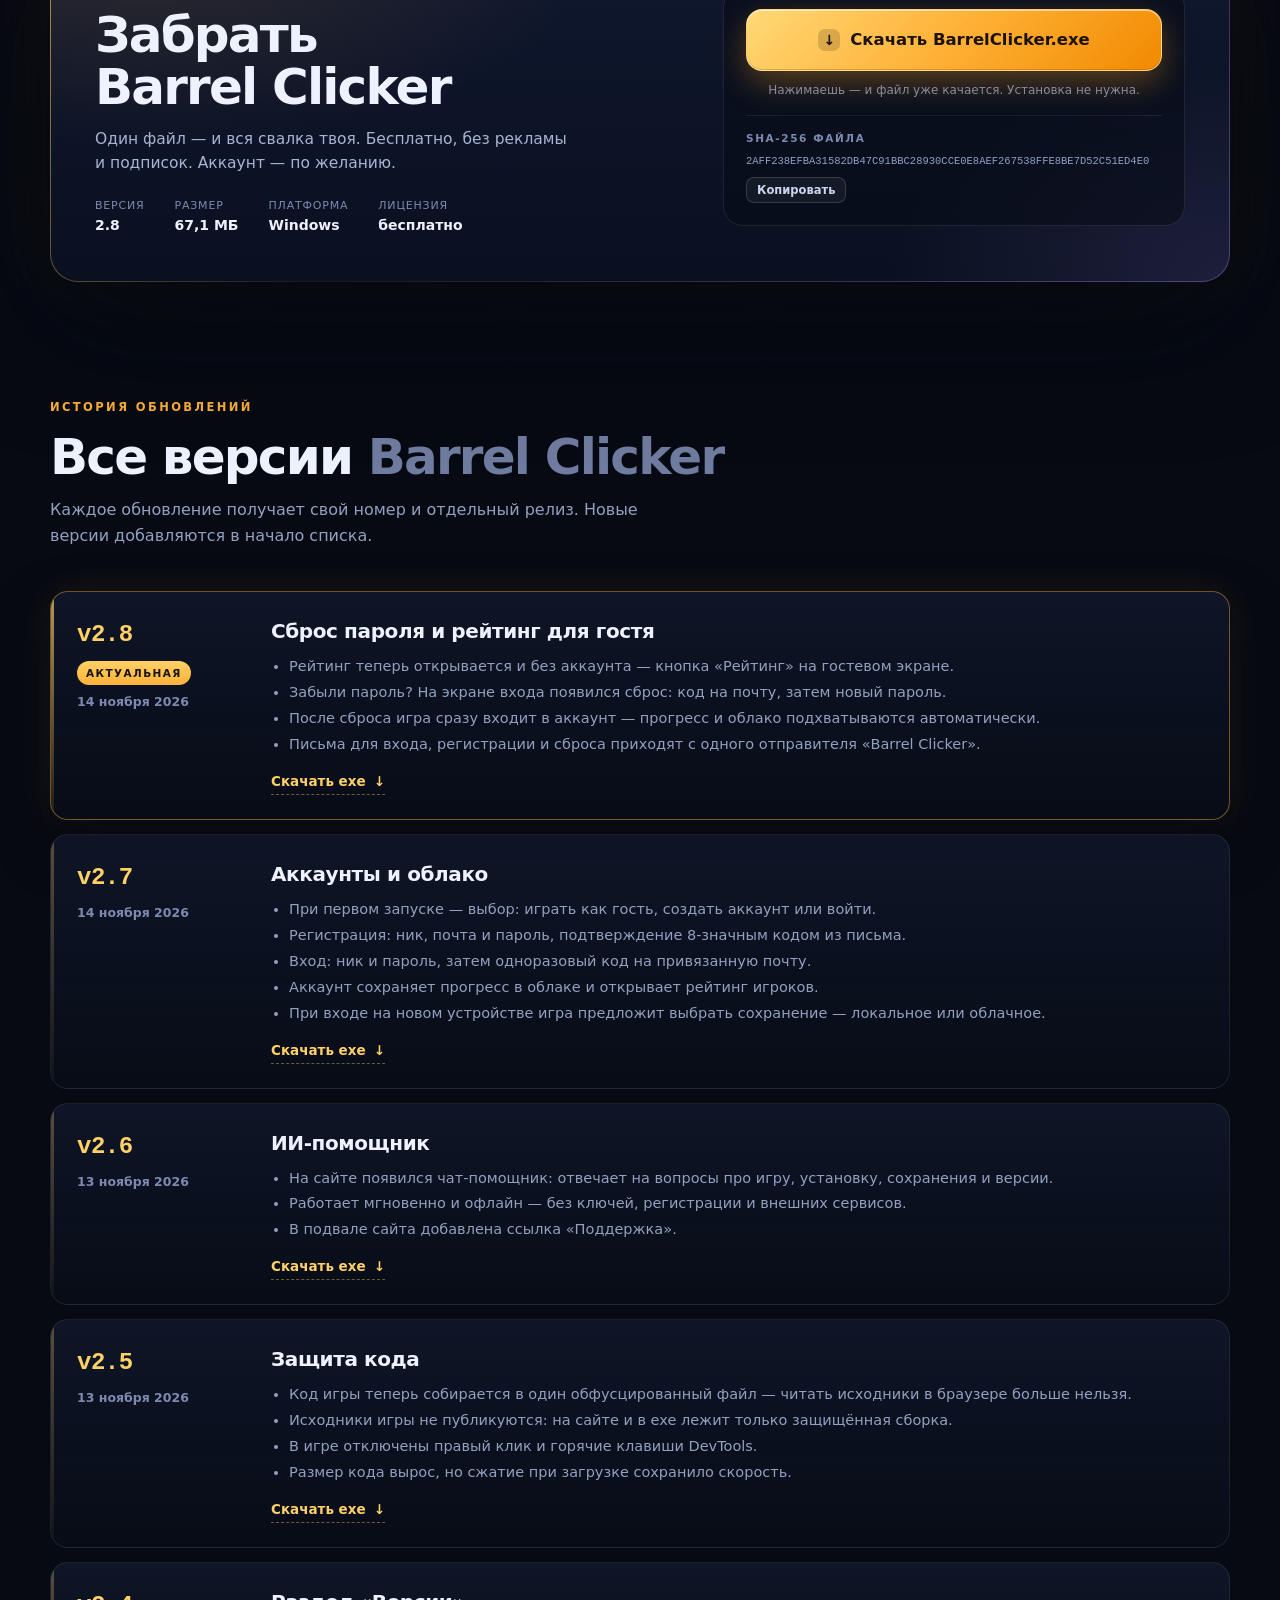
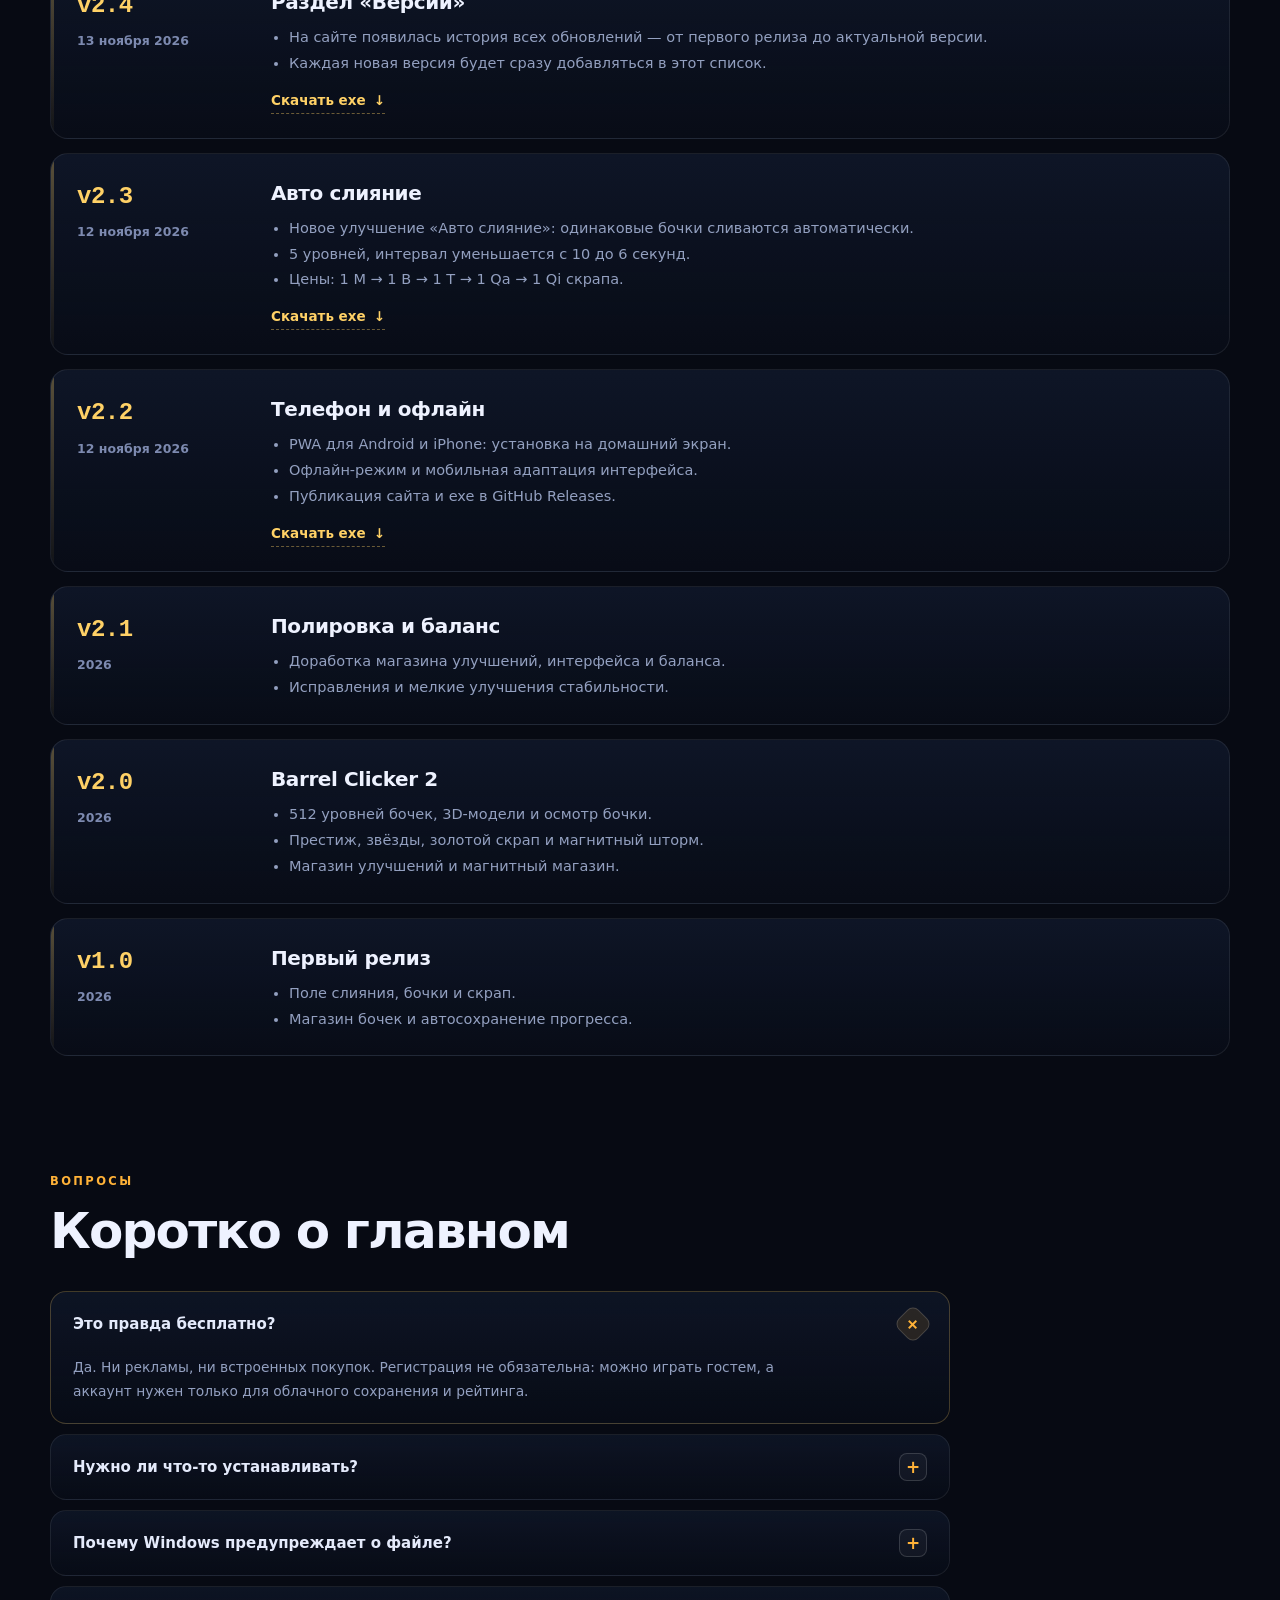
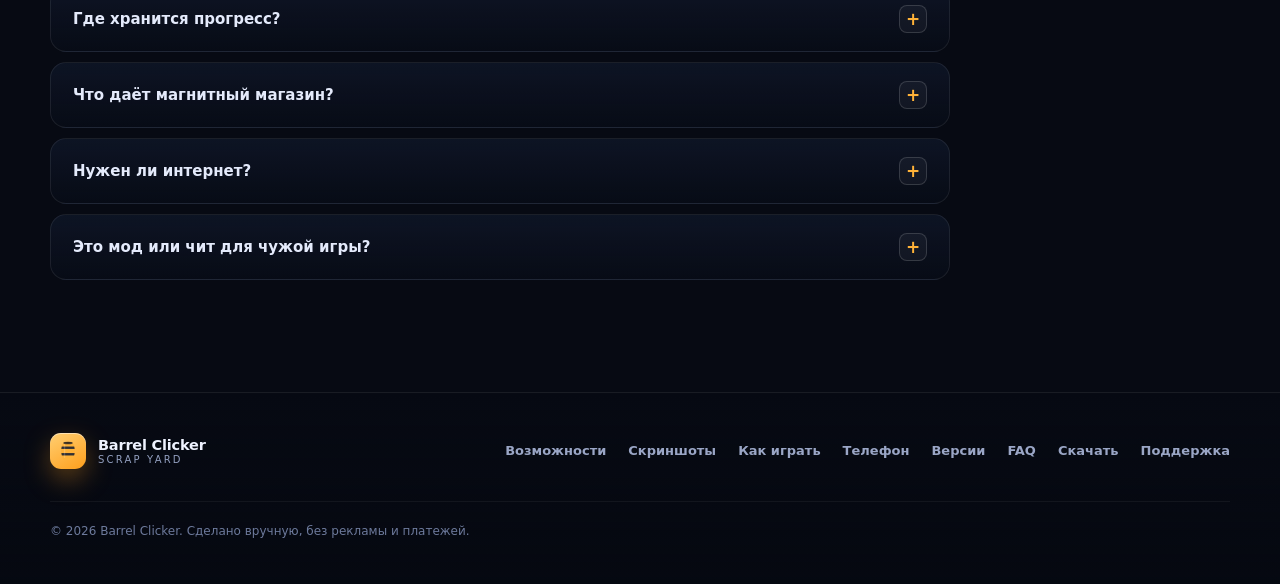
==== commit c2e24ed9: "2.8: index.html" ====
--- a/index.html
+++ b/index.html
@@ -27,7 +27,7 @@
 <script>
   /* Если exe лежит не в download/BarrelClicker.exe (например, в GitHub Releases),
      впишите сюда прямую ссылку. Пустая строка = локальный файл. */
-  window.BC_DOWNLOAD_URL = "https://github.com/TheMrLimon/barrel-clicker/releases/download/v2.7/BarrelClicker.exe";
+  window.BC_DOWNLOAD_URL = "https://github.com/TheMrLimon/barrel-clicker/releases/download/v2.8/BarrelClicker.exe";
 </script>
 </head>
 <body>
@@ -123,7 +123,7 @@
       </ul>
 
       <div class="hero-meta">
-        <span class="meta-pill">v2.7</span>
+        <span class="meta-pill">v2.8</span>
         <span>Обновлено 14 ноября 2026</span>
       </div>
     </div>
@@ -356,7 +356,7 @@
           <p class="dl-lead">Один файл — и вся свалка твоя. Бесплатно, без рекламы и подписок. Аккаунт — по желанию.</p>
 
           <ul class="dl-facts">
-            <li><span>Версия</span><b>2.7</b></li>
+            <li><span>Версия</span><b>2.8</b></li>
             <li><span>Размер</span><b>67,1 МБ</b></li>
             <li><span>Платформа</span><b>Windows</b></li>
             <li><span>Лицензия</span><b>бесплатно</b></li>
@@ -372,7 +372,7 @@
 
           <div class="hash">
             <span class="hash-label">SHA-256 файла</span>
-            <code id="shaValue">D425A3415512B49D67436C0FE725C5E080D20C00D8CFC07015BFD42F497CF54F</code>
+            <code id="shaValue">2AFF238EFBA31582DB47C91BBC28930CCE0E8AEF267538FFE8BE7D52C51ED4E0</code>
             <button class="copy-btn" id="copySha" type="button">Копировать</button>
           </div>
         </div>
